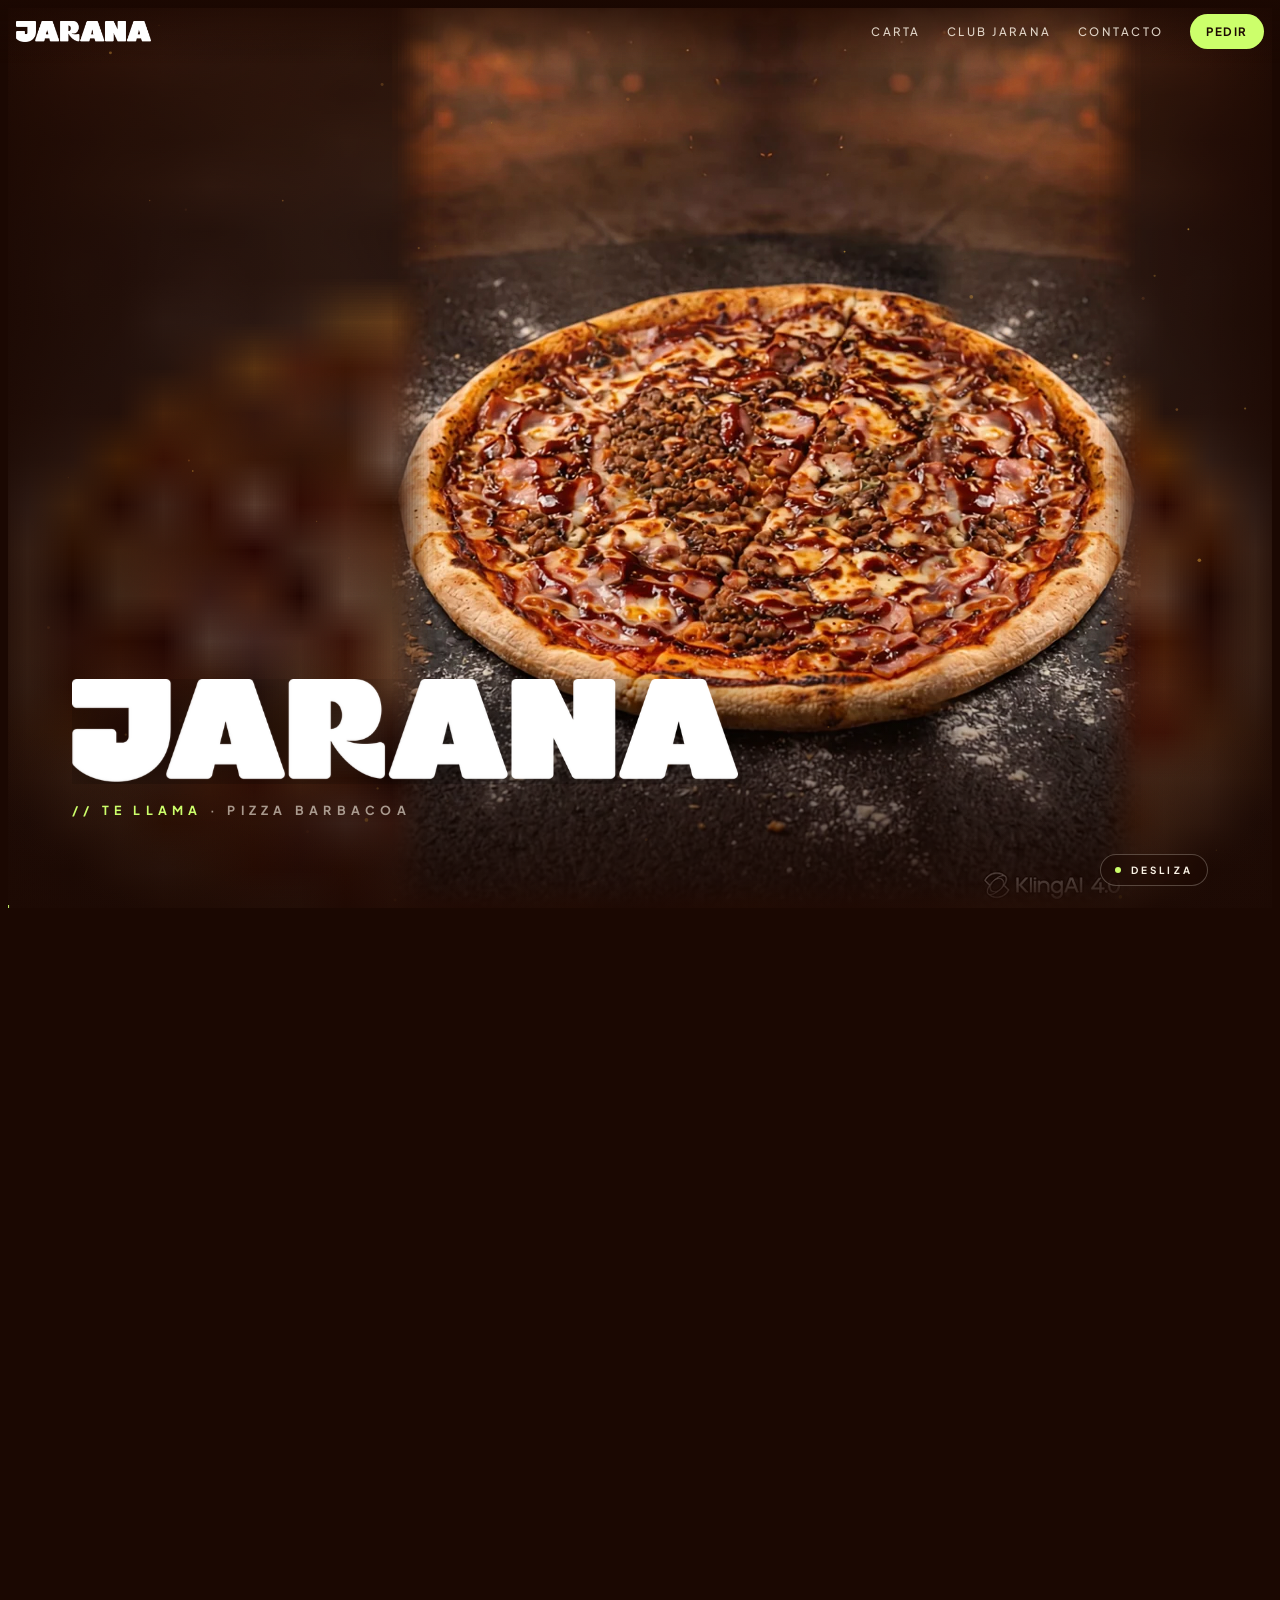
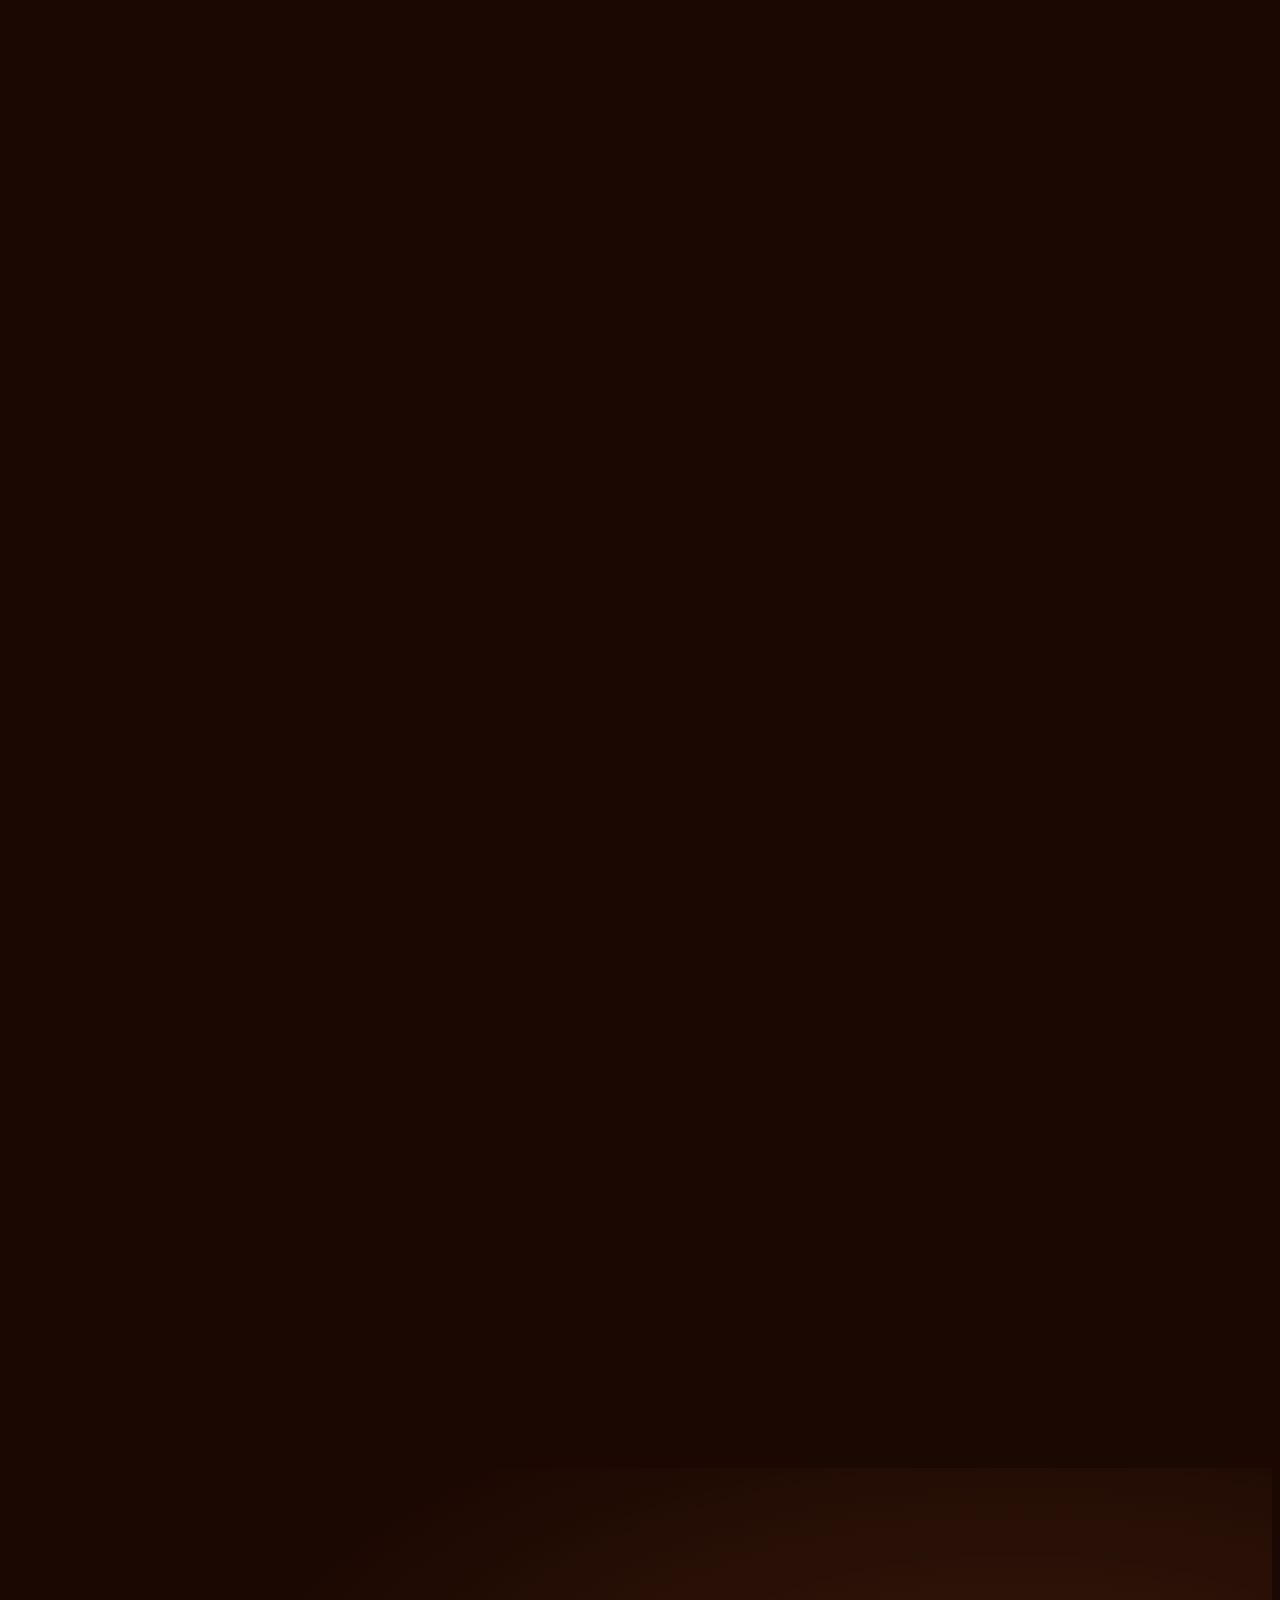
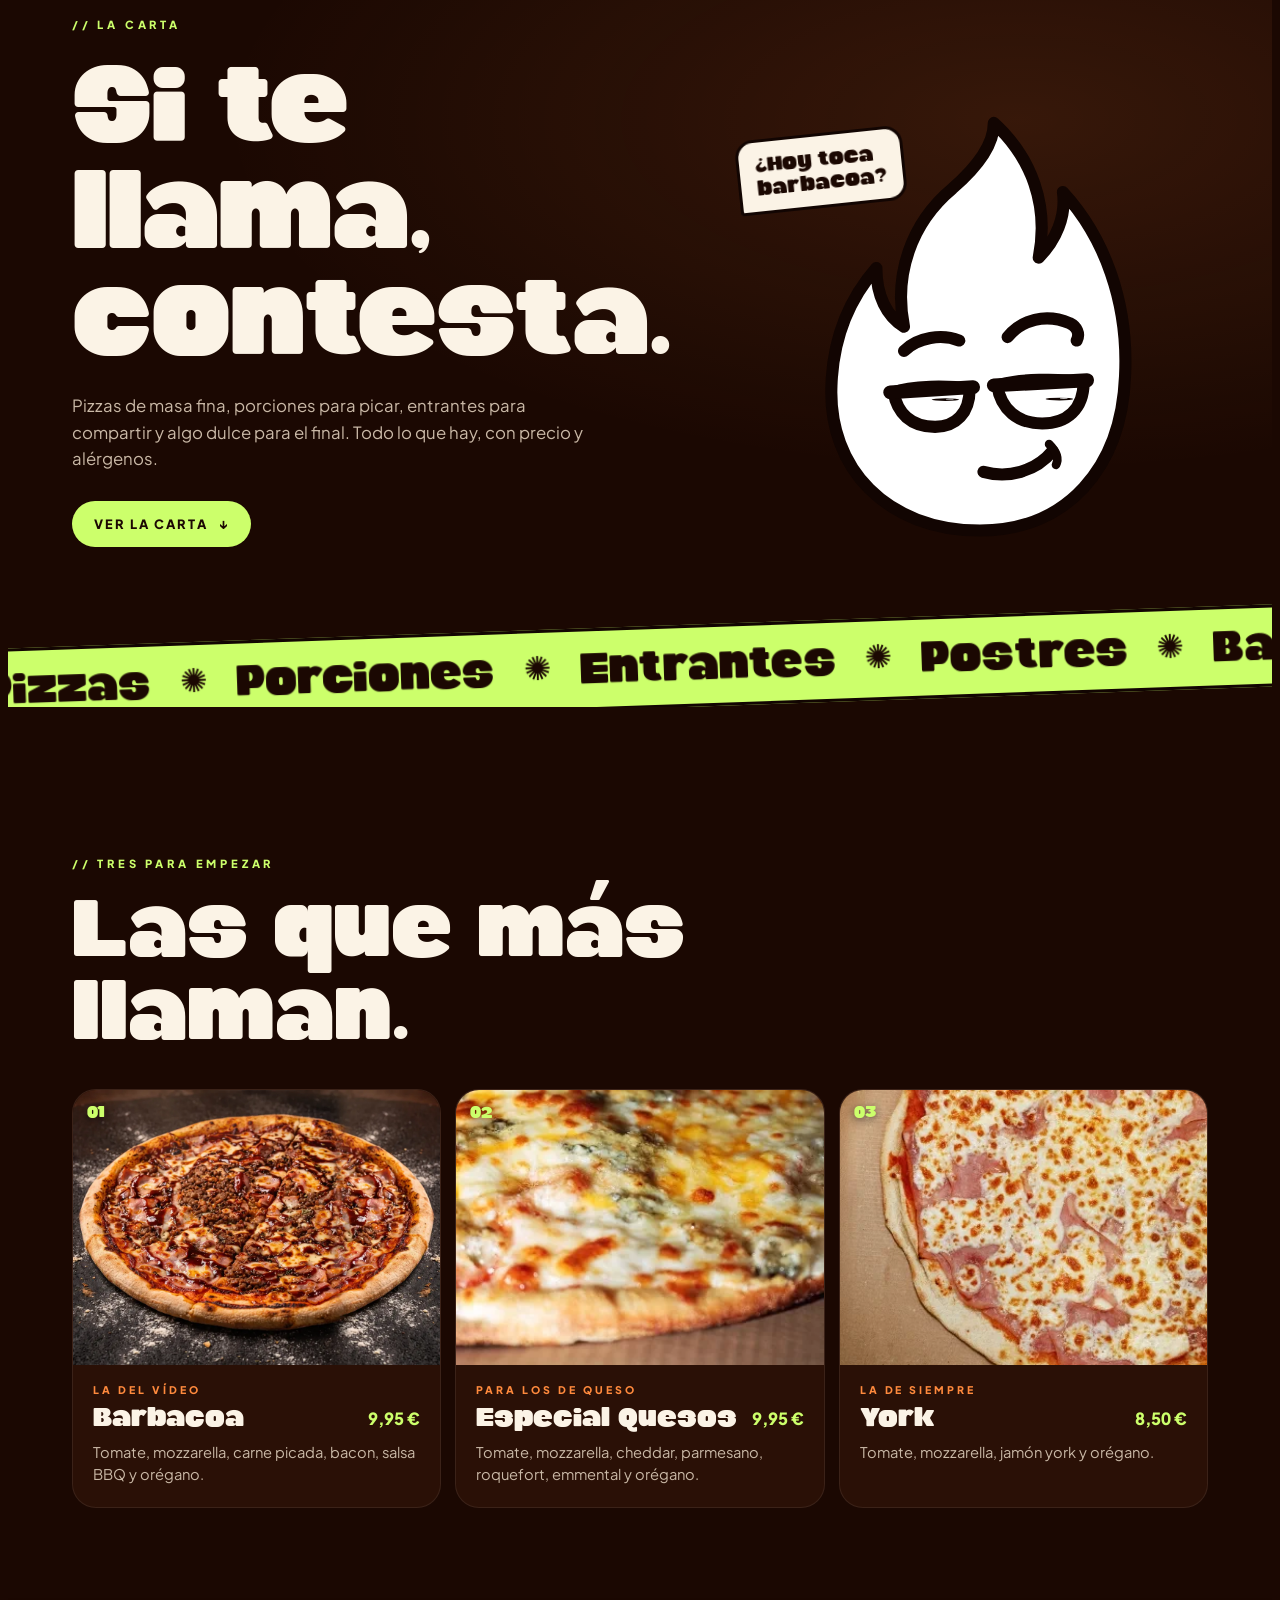
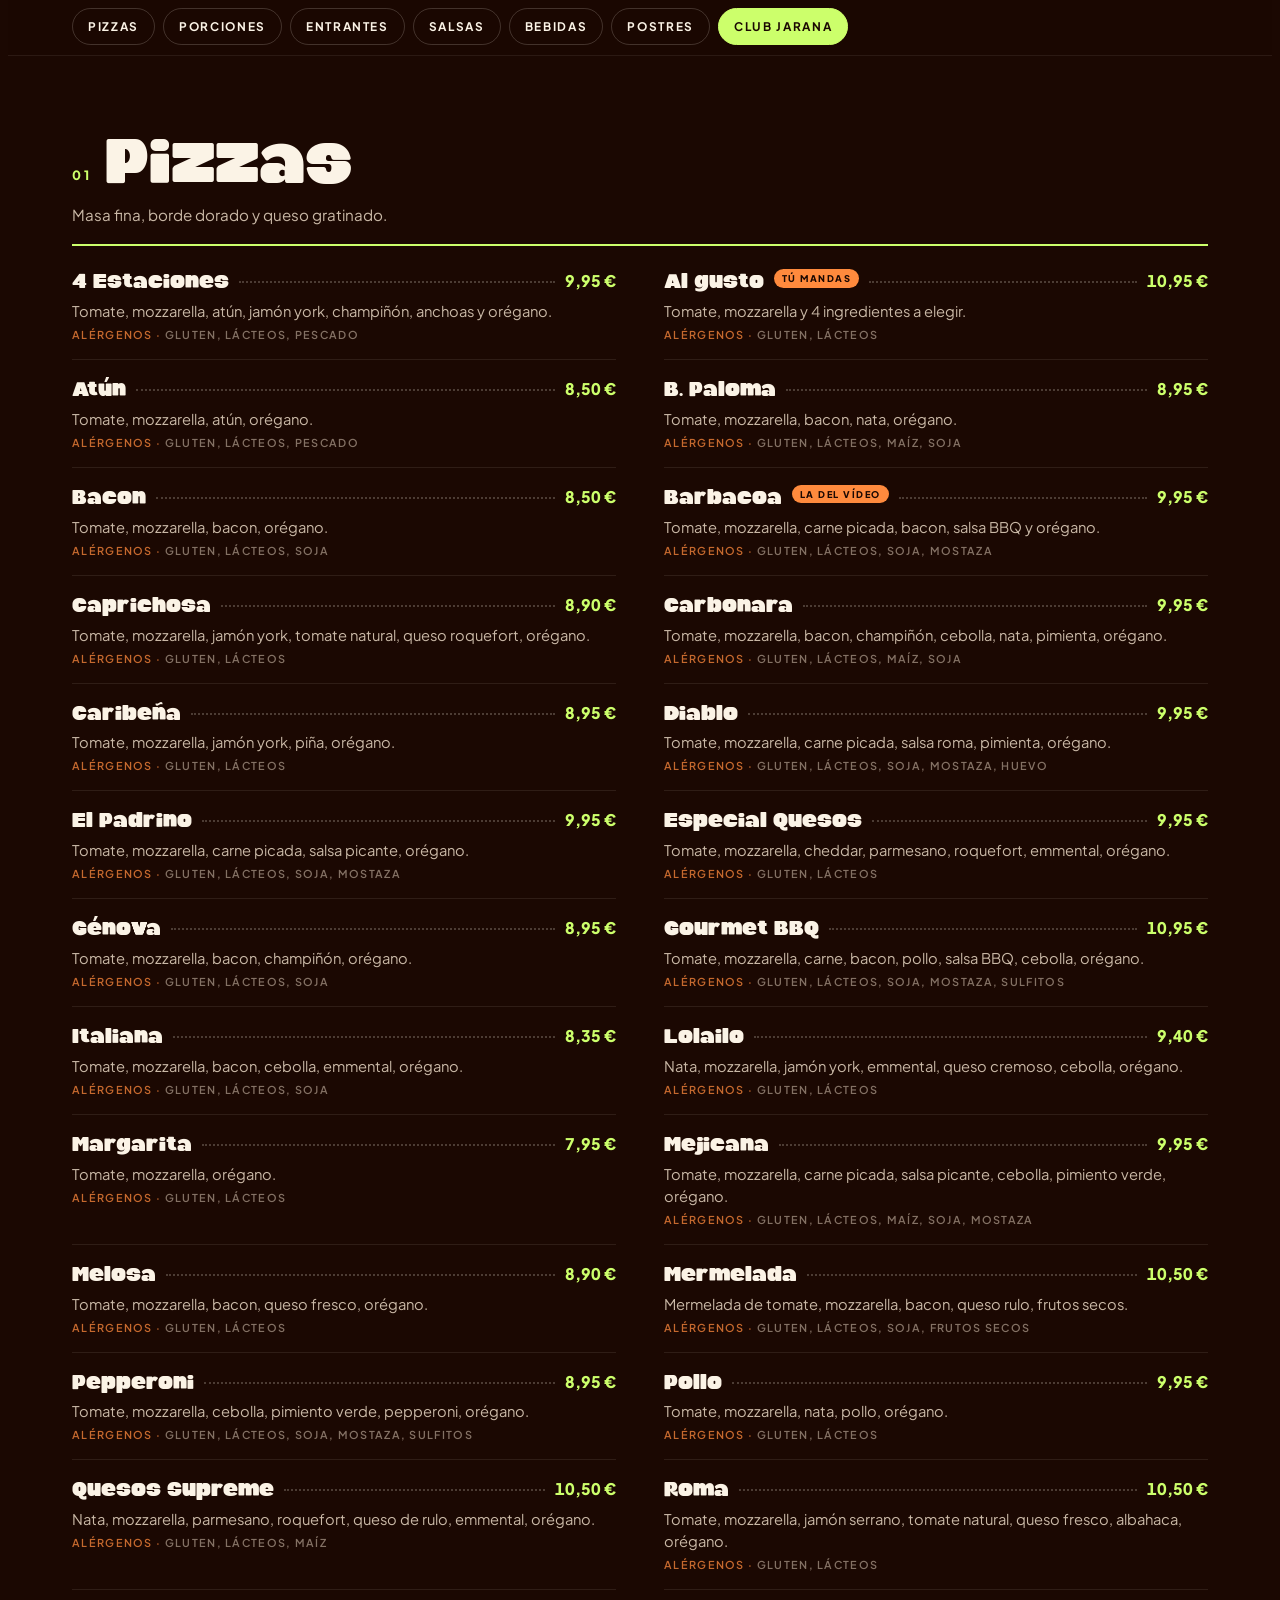
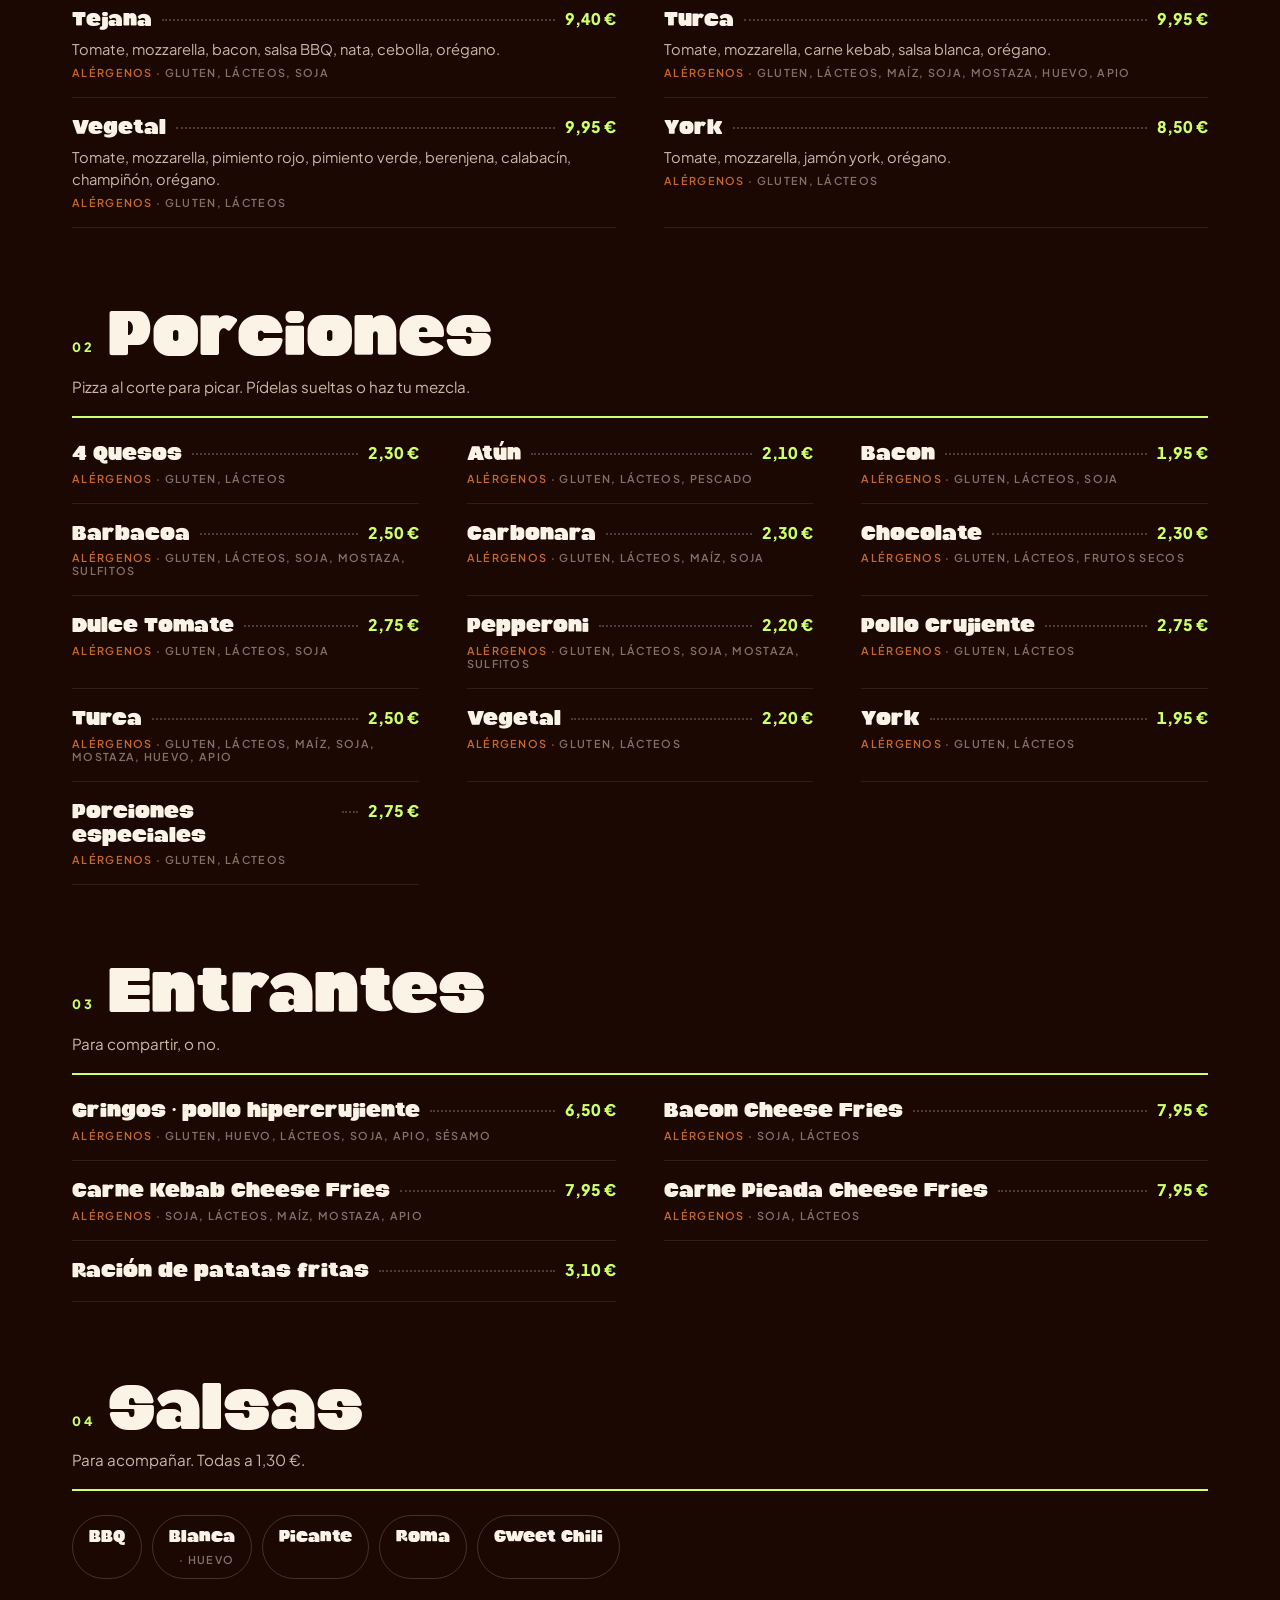
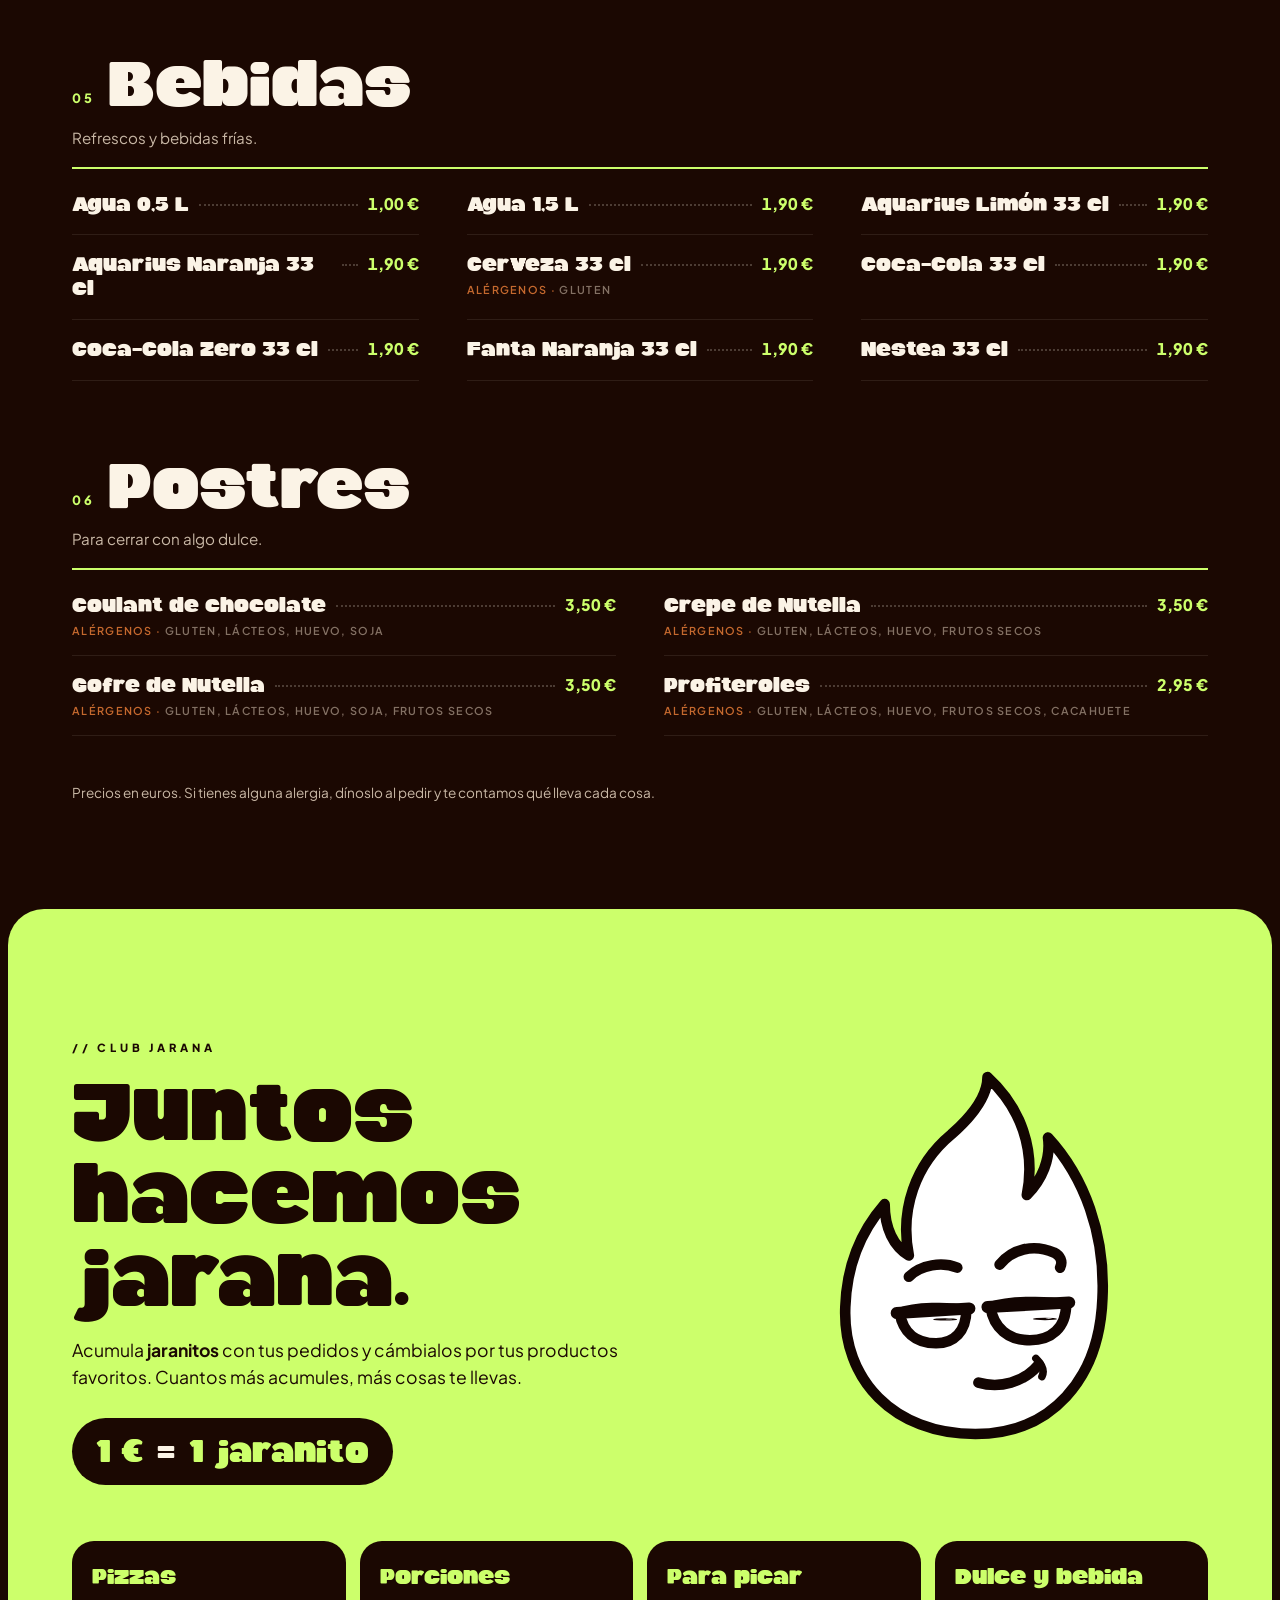
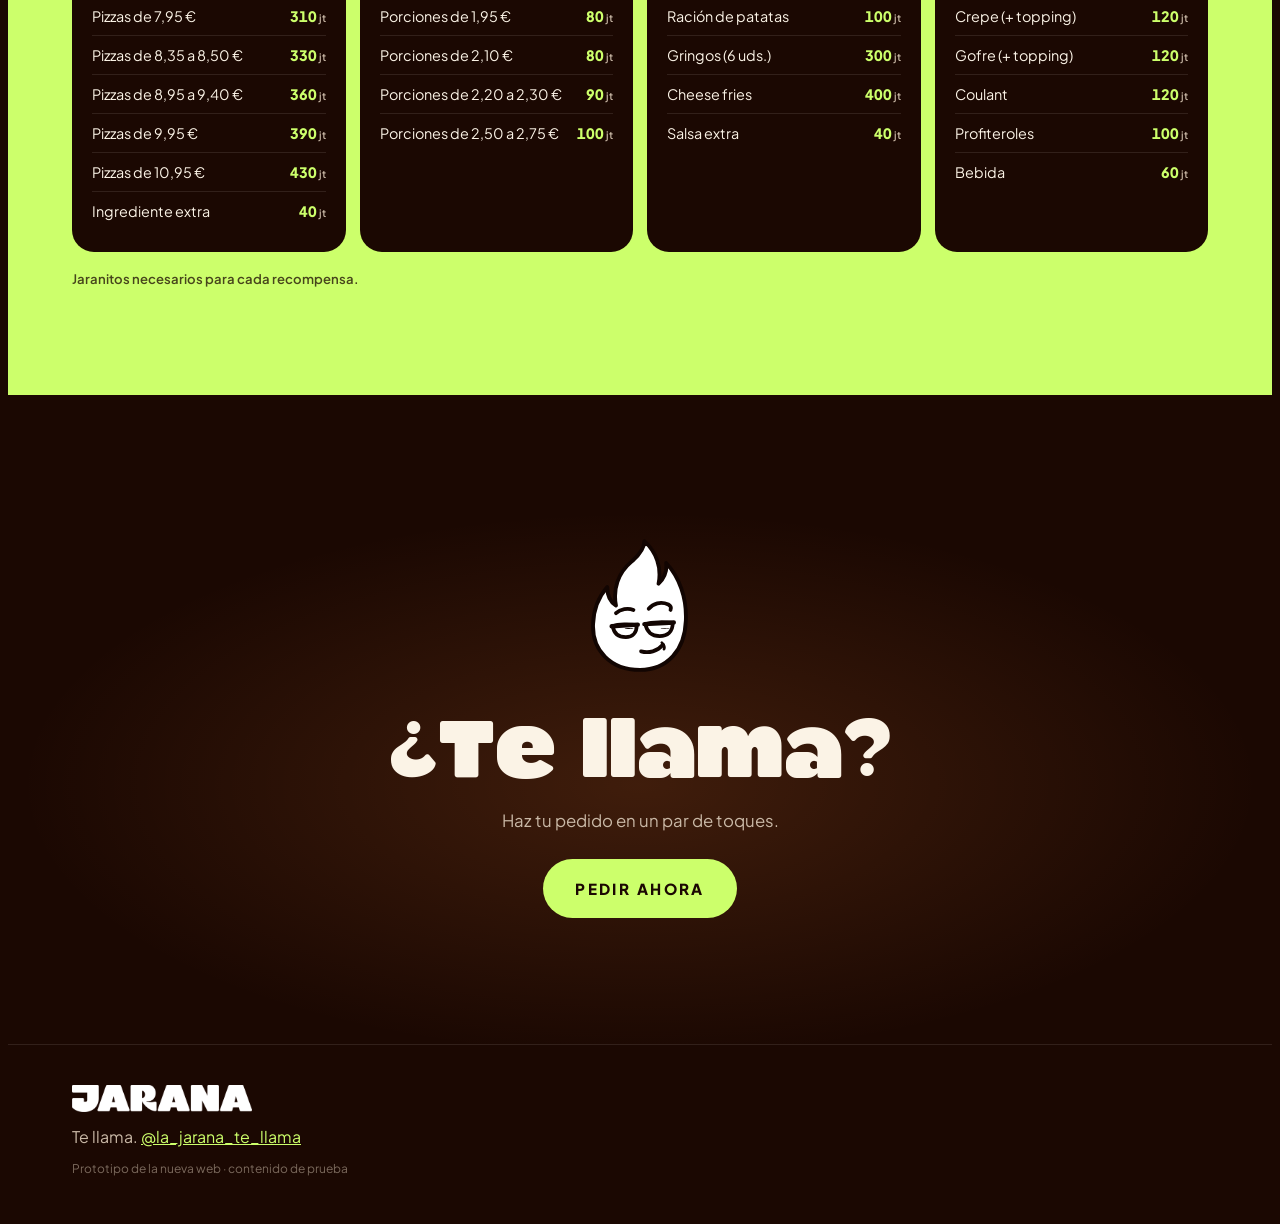
==== index.html @ 4b1b19e2 "Prototipo inicial: hero con scroll y carta completa Co-Authored-By: Claude Opus 5.5 <noreply@anthrop" ====
<!doctype html>
<html lang="es">
<head>
<meta charset="utf-8">
<meta name="viewport" content="width=device-width,initial-scale=1,viewport-fit=cover">
<meta name="theme-color" content="#1b0802">
<title>La Jarana te llama</title>
<meta name="claude:viewport-fit-sides" content="cover">
<link rel="preconnect" href="https://fonts.googleapis.com">
<link rel="preconnect" href="https://fonts.gstatic.com" crossorigin>
<link rel="stylesheet" href="https://fonts.googleapis.com/css2?family=Plus+Jakarta+Sans:wght@400;500;600;700;800&display=swap">
<link rel="preload" href="assets/Sardin.ttf" as="font" type="font/ttf" crossorigin>
<style>
@font-face{font-family:"Sardin";src:url("assets/Sardin.ttf") format("truetype");font-display:swap}
/* Layout: pinned full-screen canvas that scrubs the pizza clip with the scroll; brand title anchored bottom-left like a film title card. Single dark look (brand brown). */
:root{
  --brown:#1b0802;
  --brown-2:#2a1006;
  --lime:#ccff6b;
  --cream:#fbf3e6;
  --muted:#c9b8a6;
  --ember:#ff8a3d;
  --display:"Sardin","Arial Black","Helvetica Neue",sans-serif;
  --hh:64px;
  --body:"Plus Jakarta Sans",system-ui,-apple-system,"Segoe UI",sans-serif;
  color-scheme:dark;
}
html{background:var(--brown)}
body{background:var(--brown);color:var(--cream);font-family:var(--body);-webkit-font-smoothing:antialiased}
body::before{content:"";position:fixed;inset:0 0 auto;height:env(safe-area-inset-top,0px);z-index:30;background:var(--brown)}

/* Header */
.top{position:fixed;top:env(safe-area-inset-top,0px);left:0;right:0;z-index:20;
  padding-block:14px;padding-left:max(16px,env(safe-area-inset-left,0px));padding-right:max(16px,env(safe-area-inset-right,0px));
  display:flex;align-items:center;justify-content:space-between;gap:16px;
  background:linear-gradient(to bottom,rgba(27,8,2,.75),rgba(27,8,2,0));}
.brand{display:block;line-height:0}
.brand img{height:17px;width:auto}
@media (min-width:760px){.brand img{height:21px}}
.top{transition:background-color .35s}
.top.solid{background:rgba(27,8,2,.92);backdrop-filter:blur(10px);-webkit-backdrop-filter:blur(10px)}
.nav{display:flex;align-items:center;gap:26px}
.nav a{color:var(--cream);text-decoration:none;font-size:.72rem;font-weight:500;letter-spacing:.22em;text-transform:uppercase;opacity:.85}
.nav a:hover,.nav a:focus-visible{opacity:1;color:var(--lime)}
.cta{background:var(--lime);color:var(--brown)!important;opacity:1!important;padding:10px 16px;border-radius:999px;font-weight:700!important;letter-spacing:.14em!important}
.cta:hover{filter:brightness(1.05)}
.nav .hide-s{display:none}
@media (min-width:760px){.nav .hide-s{display:inline}}
a:focus-visible{outline:2px solid var(--lime);outline-offset:3px}

/* Hero */
.hero{position:relative;height:340vh}
.stage{position:sticky;top:0;height:100vh;height:100lvh;overflow:hidden;background:var(--brown)}
.stage canvas{position:absolute;inset:0;width:100%;height:100%;display:block}
#embers{pointer-events:none}
.grain{position:absolute;inset:-50%;pointer-events:none;opacity:.07;mix-blend-mode:overlay;
  background-image:url("data:image/svg+xml;utf8,<svg xmlns='http://www.w3.org/2000/svg' width='160' height='160'><filter id='n'><feTurbulence type='fractalNoise' baseFrequency='.9' numOctaves='2' stitchTiles='stitch'/></filter><rect width='100%' height='100%' filter='url(%23n)'/></svg>")}
.vig{position:absolute;inset:0;pointer-events:none;
  background:radial-gradient(120% 90% at 50% 45%,rgba(27,8,2,0) 55%,rgba(27,8,2,.75) 100%),linear-gradient(to top,rgba(27,8,2,.85) 0%,rgba(27,8,2,0) 28%)}

.title{position:absolute;left:0;right:0;bottom:calc(env(safe-area-inset-bottom,0px) + 9vh);
  padding-left:max(16px,env(safe-area-inset-left,0px));padding-right:max(16px,env(safe-area-inset-right,0px));
  will-change:transform,opacity}
.title h1{margin:0;line-height:0}
.title h1 img{display:block;width:min(92vw,560px);height:auto;filter:drop-shadow(0 6px 24px rgba(0,0,0,.45))}
.title h1 .dot{color:var(--lime)}
.title h1 .w{display:inline-block;transform:translateY(110%);opacity:0;animation:rise .9s cubic-bezier(.2,.8,.2,1) forwards}
.title .sub{margin:18px 0 0;font-size:.78rem;font-weight:700;letter-spacing:.42em;text-transform:uppercase;color:var(--lime);opacity:0;animation:fade .8s .45s forwards}
.title .sub span{color:var(--cream);opacity:.6}
.mask{display:block;overflow:hidden;padding-bottom:.06em}
@keyframes rise{to{transform:none;opacity:1}}
@keyframes fade{to{opacity:1}}

.scroll{position:absolute;left:50%;bottom:calc(env(safe-area-inset-bottom,0px) + 22px);transform:translateX(-50%);
  display:flex;align-items:center;gap:10px;font-size:.62rem;font-weight:700;letter-spacing:.32em;text-transform:uppercase;color:var(--cream);
  padding:9px 14px;border:1px solid rgba(251,243,230,.25);border-radius:999px;background:rgba(27,8,2,.35);backdrop-filter:blur(6px);-webkit-backdrop-filter:blur(6px);transition:opacity .4s}
.scroll i{width:6px;height:6px;border-radius:50%;background:var(--lime);animation:bob 1.4s ease-in-out infinite}
@keyframes bob{50%{transform:translateY(4px)}}
.bar{position:absolute;left:0;bottom:0;height:3px;width:100%;transform-origin:0 50%;transform:scaleX(0);background:var(--lime);opacity:.9}

@media (min-width:900px){
  .title{bottom:10vh;padding-left:max(5vw,env(safe-area-inset-left,0px))}
  .title h1 img{width:min(52vw,820px)}
  .scroll{left:auto;right:max(5vw,env(safe-area-inset-right,0px));transform:none}
}

/* ---------- Carta (parte 2) ---------- */
.wrap{max-width:1180px;margin:0 auto;padding-left:max(16px,env(safe-area-inset-left,0px));padding-right:max(16px,env(safe-area-inset-right,0px))}
@media (min-width:900px){.wrap{padding-left:max(5vw,env(safe-area-inset-left,0px));padding-right:max(5vw,env(safe-area-inset-right,0px))}}
.lbl{display:inline-block;font-size:.7rem;font-weight:800;letter-spacing:.34em;text-transform:uppercase;color:var(--lime)}
.lbl.dark{color:var(--brown)}
h2,h3,h4{font-family:var(--display);font-weight:400;margin:0}
.btn{display:inline-flex;align-items:center;gap:10px;background:var(--lime);color:var(--brown);text-decoration:none;font-weight:800;font-size:.8rem;letter-spacing:.16em;text-transform:uppercase;padding:15px 22px;border-radius:999px;transition:transform .25s cubic-bezier(.2,.8,.2,1),box-shadow .25s}
.btn:hover{transform:translateY(-2px);box-shadow:0 10px 30px -8px rgba(204,255,107,.55)}
.btn.big{font-size:.95rem;padding:20px 32px}

/* intro */
.intro{position:relative;padding-top:16vh;overflow:hidden;background:radial-gradient(90% 60% at 80% 30%,rgba(255,138,61,.12),transparent 70%),var(--brown)}
.intro-in{display:grid;gap:24px;align-items:end}
.intro h2{font-size:clamp(3rem,13vw,7.4rem);line-height:.9;letter-spacing:-.01em;margin:18px 0 22px;color:var(--cream)}
.lead{margin:0 0 28px;max-width:44ch;color:var(--muted);font-size:1.05rem;line-height:1.6}
.intro-m{position:relative;justify-self:end;width:min(62vw,300px);margin-top:-10px}
.flame{display:block;width:100%;height:auto;overflow:visible}
.m-intro{animation:sway 4.2s ease-in-out infinite;transform-origin:50% 95%}
.flame .pupils{transition:transform .25s ease-out}
.flame.blink .pupils{transform:scaleY(.1)!important;transform-origin:center 164px;transform-box:view-box}
@keyframes sway{0%,100%{transform:rotate(-3deg) translateY(0)}50%{transform:rotate(3deg) translateY(-8px)}}
.bubble{position:absolute;left:-14%;top:4%;z-index:1;background:var(--cream);color:var(--brown);font-family:var(--display);font-size:clamp(1rem,4.4vw,1.35rem);line-height:1.05;padding:12px 16px;border-radius:18px 18px 18px 4px;border:3px solid #120502;transform:rotate(-6deg);animation:pop .5s 1.2s both cubic-bezier(.3,1.6,.5,1)}
@keyframes pop{from{transform:rotate(-6deg) scale(.4);opacity:0}}
@media (min-width:900px){
  .intro-in{grid-template-columns:1.35fr 1fr;gap:5vw}
  .intro-m{width:min(30vw,380px);justify-self:center}
}
.marq{margin-top:9vh;background:var(--lime);color:var(--brown);overflow:hidden;transform:rotate(-2deg) scale(1.04);border-block:3px solid #120502}
.mq{display:flex;width:max-content;align-items:center;gap:28px;padding:14px 0;font-family:var(--display);font-size:clamp(1.6rem,6vw,2.8rem);line-height:1;white-space:nowrap;animation:mq 24s linear infinite}
.mq i{font-style:normal;font-size:.7em}
@keyframes mq{to{transform:translateX(-50%)}}

/* featured */
.feat{padding-block:16vh 10vh}
.sec-h{margin-bottom:36px}
.sec-h h2,.club h2,.order h2{font-size:clamp(2.6rem,10vw,5.6rem);line-height:.92;margin-top:16px;color:var(--cream)}
.cards{display:grid;grid-auto-flow:column;grid-auto-columns:82%;gap:14px;overflow-x:auto;scroll-snap-type:x mandatory;margin-inline:calc(-1*max(16px,env(safe-area-inset-left,0px)));padding-inline:max(16px,env(safe-area-inset-left,0px));padding-bottom:8px;scrollbar-width:none}
.cards::-webkit-scrollbar{display:none}
.card{scroll-snap-align:start;background:var(--brown-2);border:1px solid rgba(251,243,230,.08);border-radius:24px;overflow:hidden;display:flex;flex-direction:column}
.ph{position:relative;aspect-ratio:4/3;overflow:hidden;background:#120502}
.ph img{width:100%;height:100%;object-fit:cover;display:block;transition:transform .8s cubic-bezier(.2,.8,.2,1)}
.card:hover .ph img{transform:scale(1.06)}
.ph .n{position:absolute;left:14px;top:12px;font-family:var(--display);font-size:1.1rem;color:var(--lime);text-shadow:0 2px 10px rgba(0,0,0,.6)}
.cb{padding:18px 20px 22px;display:grid;gap:8px}
.kick{font-size:.66rem;font-weight:800;letter-spacing:.28em;text-transform:uppercase;color:var(--ember)}
.cb .row{display:flex;align-items:baseline;justify-content:space-between;gap:12px}
.cb h4{font-size:1.8rem;line-height:1}
.cb .pr{font-weight:800;color:var(--lime);font-size:1.05rem;white-space:nowrap;font-variant-numeric:tabular-nums}
.cb p{margin:0;color:var(--muted);font-size:.92rem;line-height:1.5}
@media (min-width:900px){.cards{grid-auto-flow:row;grid-template-columns:repeat(3,1fr);overflow:visible;margin:0;padding:0}}

/* full menu */
.menu{position:relative;padding-bottom:12vh}
.tabs{position:sticky;top:calc(var(--hh) + env(safe-area-inset-top,0px));z-index:10;background:rgba(27,8,2,.92);backdrop-filter:blur(10px);-webkit-backdrop-filter:blur(10px);border-bottom:1px solid rgba(251,243,230,.08)}
.tabs-in{display:flex;gap:8px;overflow-x:auto;scrollbar-width:none;max-width:1180px;margin:0 auto;padding:10px max(16px,env(safe-area-inset-left,0px))}
.tabs-in::-webkit-scrollbar{display:none}
.tabs a{flex:none;color:var(--cream);text-decoration:none;font-size:.74rem;font-weight:700;letter-spacing:.14em;text-transform:uppercase;padding:10px 15px;border-radius:999px;border:1px solid rgba(251,243,230,.18);transition:background-color .25s,color .25s,border-color .25s}
.tabs a:hover{border-color:var(--lime)}
.tabs a.on{background:var(--lime);color:var(--brown);border-color:var(--lime)}
@media (min-width:900px){.tabs-in{padding-inline:5vw;justify-content:flex-start}}
.cat{padding-top:72px;scroll-margin-top:calc(var(--hh) + 60px + env(safe-area-inset-top,0px))}
.cat-h{display:grid;grid-template-columns:auto 1fr;column-gap:14px;align-items:baseline;padding-bottom:20px;margin-bottom:6px;border-bottom:2px solid var(--lime)}
.cat-h .num{font-weight:800;font-size:.8rem;letter-spacing:.2em;color:var(--lime)}
.cat-h h3{font-size:clamp(2.4rem,9vw,4.4rem);line-height:.95;color:var(--cream)}
.cat-h p{grid-column:1/-1;margin:10px 0 0;color:var(--muted);font-size:.95rem}
.list{list-style:none;margin:0;padding:0;display:grid;column-gap:48px}
.it{padding:18px 0;border-bottom:1px solid rgba(251,243,230,.09)}
.it .row{display:flex;align-items:baseline;gap:10px}
.it h4{font-size:1.35rem;line-height:1.1;color:var(--cream)}
.it .ld{flex:1;min-width:16px;border-bottom:2px dotted rgba(251,243,230,.22);transform:translateY(-4px)}
.it .pr{font-weight:800;color:var(--lime);white-space:nowrap;font-variant-numeric:tabular-nums}
.it .ing{margin:6px 0 0;color:var(--muted);font-size:.92rem;line-height:1.5;max-width:52ch}
.it .al{margin:6px 0 0;font-size:.68rem;font-weight:600;letter-spacing:.12em;text-transform:uppercase;color:rgba(201,184,166,.6)}
.it .al::before{content:"Alérgenos · ";color:rgba(255,138,61,.75)}
.tag{display:inline-block;vertical-align:middle;margin-left:10px;font-family:var(--body);font-size:.58rem;font-weight:800;letter-spacing:.16em;text-transform:uppercase;background:var(--ember);color:var(--brown);padding:4px 8px;border-radius:999px;transform:translateY(-3px)}
.it:hover h4{color:var(--lime)}
.list.chips{display:flex;flex-wrap:wrap;gap:10px;padding-top:18px}
.list.chips .it{border:1px solid rgba(251,243,230,.18);border-radius:999px;padding:10px 16px}
.list.chips .row{gap:12px}.list.chips .ld{display:none}.list.chips h4{font-size:1.15rem}.list.chips .pr{display:none}
.list.chips .al{display:inline;margin:0 0 0 10px}.list.chips .al::before{content:"· "}
@media (min-width:760px){.list.two{grid-template-columns:1fr 1fr}.list.three{grid-template-columns:1fr 1fr}}
@media (min-width:1100px){.list.three{grid-template-columns:repeat(3,1fr)}}
.note{margin:48px 0 0;color:var(--muted);font-size:.85rem;max-width:60ch}

/* club */
.club{background:var(--lime);color:var(--brown);padding-block:14vh 12vh;position:relative;overflow:hidden;border-radius:36px 36px 0 0}
.club h2{color:var(--brown)}
.club-in{display:grid;gap:20px;align-items:center}
.club-t p{font-size:1.1rem;line-height:1.55;max-width:42ch;margin:18px 0 26px}
.rate{display:inline-flex;align-items:center;gap:14px;background:var(--brown);color:var(--lime);font-family:var(--display);font-size:clamp(1.5rem,6vw,2.2rem);padding:14px 24px;border-radius:999px}
.rate em{font-style:normal;color:var(--cream)}
.club-m{width:min(60vw,320px);justify-self:center}
.m-club{animation:hop 2.6s cubic-bezier(.5,0,.5,1) infinite;transform-origin:50% 100%}
@keyframes hop{0%,60%,100%{transform:translateY(0) scale(1,1)}70%{transform:translateY(0) scale(1.08,.92)}82%{transform:translateY(-26px) scale(.96,1.05)}92%{transform:translateY(0) scale(1.04,.96)}}
@media (min-width:900px){.club-in{grid-template-columns:1.4fr 1fr}.club-m{width:min(26vw,360px)}}
.rewards{display:grid;gap:14px;margin-top:56px}
@media (min-width:700px){.rewards{grid-template-columns:1fr 1fr}}
@media (min-width:1100px){.rewards{grid-template-columns:repeat(4,1fr)}}
.rg{background:var(--brown);color:var(--cream);border-radius:22px;padding:22px 20px}
.rg h4{font-size:1.5rem;color:var(--lime);margin-bottom:8px}
.rg ul{list-style:none;margin:0;padding:0}
.rg li{display:flex;justify-content:space-between;gap:12px;padding:10px 0;border-bottom:1px solid rgba(251,243,230,.1);font-size:.9rem}
.rg li:last-child{border-bottom:0}
.rg b{font-weight:800;color:var(--lime);white-space:nowrap;font-variant-numeric:tabular-nums}
.rg b::after{content:" jt";font-weight:600;font-size:.72em;color:var(--muted)}
.club-f{margin:18px 0 0;font-size:.82rem;font-weight:600;opacity:.75}

/* order + footer */
.order{padding-block:16vh 14vh;text-align:center;background:radial-gradient(70% 60% at 50% 60%,rgba(255,138,61,.16),transparent 70%),var(--brown)}
.order-in{display:grid;justify-items:center;gap:18px}
.m-order{width:120px;animation:sway 3.4s ease-in-out infinite;transform-origin:50% 95%}
.order p{margin:0 0 10px;color:var(--muted);font-size:1.05rem}
.foot{border-top:1px solid rgba(251,243,230,.1);padding-block:40px calc(40px + env(safe-area-inset-bottom,0px))}
.foot-in{display:grid;gap:14px;justify-items:start}
.foot-logo{width:180px;height:auto}
.foot p{margin:0;color:var(--muted)}
.foot a{color:var(--lime)}
.foot small{color:rgba(201,184,166,.55);font-size:.75rem}
.reveal{transition-delay:var(--d,0ms)}
@media (prefers-reduced-motion:reduce){
  .m-intro,.m-club,.m-order,.mq,.bubble{animation:none}
  .card:hover .ph img{transform:none}
}

.reveal{transition:opacity .8s cubic-bezier(.22,1,.36,1),transform .8s cubic-bezier(.22,1,.36,1);transition-delay:var(--d,0ms)}
.reveal.pre{opacity:0;transform:translateY(40px)}

@media (prefers-reduced-motion:reduce){
  .title h1 .w,.title .sub{animation:none;transform:none;opacity:1}
  .scroll i{animation:none}
  .reveal.pre{opacity:1;transform:none}
}
</style>

</head>
<body>
<header class="top">
  <a class="brand" href="#inicio" aria-label="La Jarana, inicio"><img src="assets/logo.png" alt="La Jarana" width="1000" height="155"></a>
  <nav class="nav" aria-label="Principal">
    <a href="#carta">Carta</a>
    <a class="hide-s" href="#club">Club Jarana</a>
    <a class="hide-s" href="#contacto">Contacto</a>
    <a class="cta" href="#pedir">Pedir</a>
  </nav>
</header>

<main>
  <section class="hero" id="inicio" aria-label="La Jarana te llama">
    <div class="stage">
      <canvas id="frame" aria-hidden="true"></canvas>
      <canvas id="embers" aria-hidden="true"></canvas>
      <div class="vig"></div>
      <div class="grain"></div>
      <div class="title" id="title">
        <h1><span class="mask"><span class="w"><img src="assets/logo.png" alt="La Jarana" width="1000" height="155"></span></span></h1>
        <p class="sub">// Te llama <span>· Pizza barbacoa</span></p>
      </div>
      <div class="scroll" id="hint"><i></i>Desliza</div>
      <div class="bar" id="bar"></div>
    </div>
  </section>


<section class="intro" id="carta" aria-labelledby="h-intro">
  <div class="wrap intro-in">
    <div class="intro-t reveal">
      <span class="lbl">// La carta</span>
      <h2 id="h-intro">Si te llama,<br>contesta.</h2>
      <p class="lead">Pizzas de masa fina, porciones para picar, entrantes para compartir y algo dulce para el final. Todo lo que hay, con precio y alérgenos.</p>
      <a class="btn" href="#pizzas">Ver la carta <span aria-hidden="true">↓</span></a>
    </div>
    <div class="intro-m reveal" style="--d:120ms">
      <div class="bubble">¿Hoy toca<br>barbacoa?</div>
      <svg class="flame m-intro" viewBox="0 0 220 250" role="img" aria-label="Monigote de La Jarana: una llama blanca con cara de pillo"><g class="body" fill="none" stroke="#120502" stroke-width="7" stroke-linecap="round" stroke-linejoin="round">
<path fill="#fff" d="M110 240 C56 240 22 204 24 156 C25 126 36 104 50 88 C50 104 56 116 66 122 C60 92 70 62 94 42 C110 28 118 16 118 4 C140 24 150 52 144 82 C154 72 160 58 158 44 C182 70 196 108 194 150 C192 204 160 240 110 240 Z"/>
<path d="M66 136 C74 128 88 126 98 130"/>
<path d="M126 128 C134 118 148 114 162 120 C166 122 168 126 166 130"/>
<path fill="#fff" d="M60 160 C70 156 92 156 104 158 C104 172 96 180 84 180 C70 180 62 172 60 160 Z"/>
<path fill="#fff" d="M120 156 C132 152 156 152 170 154 C170 170 160 178 146 178 C132 178 122 170 120 156 Z"/>
<path d="M58 160 L106 157 M118 156 L172 153" stroke-width="8"/>
<path d="M112 206 C126 210 142 206 152 194"/>
<path d="M150 190 C154 194 156 198 154 202" stroke-width="5"/>
</g>
<g class="pupils"><circle cx="90" cy="166" r="8" fill="#120502"/><circle cx="156" cy="163" r="8" fill="#120502"/>
<circle cx="92.5" cy="163.5" r="2.2" fill="#fff"/><circle cx="158.5" cy="160.5" r="2.2" fill="#fff"/></g></svg>
    </div>
  </div>
  <div class="marq" aria-hidden="true"><div class="mq"><span>Pizzas</span><i aria-hidden="true">✺</i><span>Porciones</span><i aria-hidden="true">✺</i><span>Entrantes</span><i aria-hidden="true">✺</i><span>Postres</span><i aria-hidden="true">✺</i><span>Barbacoa</span><i aria-hidden="true">✺</i><span>Club Jarana</span><i aria-hidden="true">✺</i><span>Pizzas</span><i aria-hidden="true">✺</i><span>Porciones</span><i aria-hidden="true">✺</i><span>Entrantes</span><i aria-hidden="true">✺</i><span>Postres</span><i aria-hidden="true">✺</i><span>Barbacoa</span><i aria-hidden="true">✺</i><span>Club Jarana</span><i aria-hidden="true">✺</i></div></div>
</section>

<section class="feat" aria-labelledby="h-feat">
  <div class="wrap">
    <div class="sec-h reveal"><span class="lbl">// Tres para empezar</span><h2 id="h-feat">Las que más<br>llaman.</h2></div>
    <div class="cards"><article class="card reveal" style="--d:0ms">
<div class="ph"><img src="assets/barbacoa.webp" alt="Pizza Barbacoa" loading="lazy" decoding="async"><span class="n">01</span></div>
<div class="cb"><span class="kick">La del vídeo</span><div class="row"><h4>Barbacoa</h4><span class="pr">9,95 €</span></div><p>Tomate, mozzarella, carne picada, bacon, salsa BBQ y orégano.</p></div></article><article class="card reveal" style="--d:90ms">
<div class="ph"><img src="assets/quesos.webp" alt="Pizza Especial Quesos" loading="lazy" decoding="async"><span class="n">02</span></div>
<div class="cb"><span class="kick">Para los de queso</span><div class="row"><h4>Especial Quesos</h4><span class="pr">9,95 €</span></div><p>Tomate, mozzarella, cheddar, parmesano, roquefort, emmental y orégano.</p></div></article><article class="card reveal" style="--d:180ms">
<div class="ph"><img src="assets/york.webp" alt="Pizza York" loading="lazy" decoding="async"><span class="n">03</span></div>
<div class="cb"><span class="kick">La de siempre</span><div class="row"><h4>York</h4><span class="pr">8,50 €</span></div><p>Tomate, mozzarella, jamón york y orégano.</p></div></article></div>
  </div>
</section>

<section class="menu" aria-label="Carta completa">
  <nav class="tabs" aria-label="Secciones de la carta"><div class="tabs-in"><a href="#pizzas" data-k="pizzas">Pizzas</a><a href="#porciones" data-k="porciones">Porciones</a><a href="#entrantes" data-k="entrantes">Entrantes</a><a href="#salsas" data-k="salsas">Salsas</a><a href="#bebidas" data-k="bebidas">Bebidas</a><a href="#postres" data-k="postres">Postres</a><a href="#club" data-k="club" class="club-tab">Club Jarana</a></div></nav>
  <div class="wrap"><section class="cat" id="pizzas" aria-labelledby="h-pizzas">
<header class="cat-h reveal"><span class="num">01</span><h3 id="h-pizzas">Pizzas</h3><p>Masa fina, borde dorado y queso gratinado.</p></header>
<div class="reveal"><ul class="list two"><li class="it"><div class="row"><h4>4 Estaciones</h4><span class="ld" aria-hidden="true"></span><span class="pr">9,95 €</span></div><p class="ing">Tomate, mozzarella, atún, jamón york, champiñón, anchoas y orégano.</p><p class="al">Gluten, Lácteos, Pescado</p></li><li class="it"><div class="row"><h4>Al gusto<span class="tag">Tú mandas</span></h4><span class="ld" aria-hidden="true"></span><span class="pr">10,95 €</span></div><p class="ing">Tomate, mozzarella y 4 ingredientes a elegir.</p><p class="al">Gluten, Lácteos</p></li><li class="it"><div class="row"><h4>Atún</h4><span class="ld" aria-hidden="true"></span><span class="pr">8,50 €</span></div><p class="ing">Tomate, mozzarella, atún, orégano.</p><p class="al">Gluten, Lácteos, Pescado</p></li><li class="it"><div class="row"><h4>B. Paloma</h4><span class="ld" aria-hidden="true"></span><span class="pr">8,95 €</span></div><p class="ing">Tomate, mozzarella, bacon, nata, orégano.</p><p class="al">Gluten, Lácteos, Maíz, Soja</p></li><li class="it"><div class="row"><h4>Bacon</h4><span class="ld" aria-hidden="true"></span><span class="pr">8,50 €</span></div><p class="ing">Tomate, mozzarella, bacon, orégano.</p><p class="al">Gluten, Lácteos, Soja</p></li><li class="it"><div class="row"><h4>Barbacoa<span class="tag">La del vídeo</span></h4><span class="ld" aria-hidden="true"></span><span class="pr">9,95 €</span></div><p class="ing">Tomate, mozzarella, carne picada, bacon, salsa BBQ y orégano.</p><p class="al">Gluten, Lácteos, Soja, Mostaza</p></li><li class="it"><div class="row"><h4>Caprichosa</h4><span class="ld" aria-hidden="true"></span><span class="pr">8,90 €</span></div><p class="ing">Tomate, mozzarella, jamón york, tomate natural, queso roquefort, orégano.</p><p class="al">Gluten, Lácteos</p></li><li class="it"><div class="row"><h4>Carbonara</h4><span class="ld" aria-hidden="true"></span><span class="pr">9,95 €</span></div><p class="ing">Tomate, mozzarella, bacon, champiñón, cebolla, nata, pimienta, orégano.</p><p class="al">Gluten, Lácteos, Maíz, Soja</p></li><li class="it"><div class="row"><h4>Caribeña</h4><span class="ld" aria-hidden="true"></span><span class="pr">8,95 €</span></div><p class="ing">Tomate, mozzarella, jamón york, piña, orégano.</p><p class="al">Gluten, Lácteos</p></li><li class="it"><div class="row"><h4>Diablo</h4><span class="ld" aria-hidden="true"></span><span class="pr">9,95 €</span></div><p class="ing">Tomate, mozzarella, carne picada, salsa roma, pimienta, orégano.</p><p class="al">Gluten, Lácteos, Soja, Mostaza, Huevo</p></li><li class="it"><div class="row"><h4>El Padrino</h4><span class="ld" aria-hidden="true"></span><span class="pr">9,95 €</span></div><p class="ing">Tomate, mozzarella, carne picada, salsa picante, orégano.</p><p class="al">Gluten, Lácteos, Soja, Mostaza</p></li><li class="it"><div class="row"><h4>Especial Quesos</h4><span class="ld" aria-hidden="true"></span><span class="pr">9,95 €</span></div><p class="ing">Tomate, mozzarella, cheddar, parmesano, roquefort, emmental, orégano.</p><p class="al">Gluten, Lácteos</p></li><li class="it"><div class="row"><h4>Génova</h4><span class="ld" aria-hidden="true"></span><span class="pr">8,95 €</span></div><p class="ing">Tomate, mozzarella, bacon, champiñón, orégano.</p><p class="al">Gluten, Lácteos, Soja</p></li><li class="it"><div class="row"><h4>Gourmet BBQ</h4><span class="ld" aria-hidden="true"></span><span class="pr">10,95 €</span></div><p class="ing">Tomate, mozzarella, carne, bacon, pollo, salsa BBQ, cebolla, orégano.</p><p class="al">Gluten, Lácteos, Soja, Mostaza, Sulfitos</p></li><li class="it"><div class="row"><h4>Italiana</h4><span class="ld" aria-hidden="true"></span><span class="pr">8,35 €</span></div><p class="ing">Tomate, mozzarella, bacon, cebolla, emmental, orégano.</p><p class="al">Gluten, Lácteos, Soja</p></li><li class="it"><div class="row"><h4>Lolailo</h4><span class="ld" aria-hidden="true"></span><span class="pr">9,40 €</span></div><p class="ing">Nata, mozzarella, jamón york, emmental, queso cremoso, cebolla, orégano.</p><p class="al">Gluten, Lácteos</p></li><li class="it"><div class="row"><h4>Margarita</h4><span class="ld" aria-hidden="true"></span><span class="pr">7,95 €</span></div><p class="ing">Tomate, mozzarella, orégano.</p><p class="al">Gluten, Lácteos</p></li><li class="it"><div class="row"><h4>Mejicana</h4><span class="ld" aria-hidden="true"></span><span class="pr">9,95 €</span></div><p class="ing">Tomate, mozzarella, carne picada, salsa picante, cebolla, pimiento verde, orégano.</p><p class="al">Gluten, Lácteos, Maíz, Soja, Mostaza</p></li><li class="it"><div class="row"><h4>Melosa</h4><span class="ld" aria-hidden="true"></span><span class="pr">8,90 €</span></div><p class="ing">Tomate, mozzarella, bacon, queso fresco, orégano.</p><p class="al">Gluten, Lácteos</p></li><li class="it"><div class="row"><h4>Mermelada</h4><span class="ld" aria-hidden="true"></span><span class="pr">10,50 €</span></div><p class="ing">Mermelada de tomate, mozzarella, bacon, queso rulo, frutos secos.</p><p class="al">Gluten, Lácteos, Soja, Frutos secos</p></li><li class="it"><div class="row"><h4>Pepperoni</h4><span class="ld" aria-hidden="true"></span><span class="pr">8,95 €</span></div><p class="ing">Tomate, mozzarella, cebolla, pimiento verde, pepperoni, orégano.</p><p class="al">Gluten, Lácteos, Soja, Mostaza, Sulfitos</p></li><li class="it"><div class="row"><h4>Pollo</h4><span class="ld" aria-hidden="true"></span><span class="pr">9,95 €</span></div><p class="ing">Tomate, mozzarella, nata, pollo, orégano.</p><p class="al">Gluten, Lácteos</p></li><li class="it"><div class="row"><h4>Quesos Supreme</h4><span class="ld" aria-hidden="true"></span><span class="pr">10,50 €</span></div><p class="ing">Nata, mozzarella, parmesano, roquefort, queso de rulo, emmental, orégano.</p><p class="al">Gluten, Lácteos, Maíz</p></li><li class="it"><div class="row"><h4>Roma</h4><span class="ld" aria-hidden="true"></span><span class="pr">10,50 €</span></div><p class="ing">Tomate, mozzarella, jamón serrano, tomate natural, queso fresco, albahaca, orégano.</p><p class="al">Gluten, Lácteos</p></li><li class="it"><div class="row"><h4>Tejana</h4><span class="ld" aria-hidden="true"></span><span class="pr">9,40 €</span></div><p class="ing">Tomate, mozzarella, bacon, salsa BBQ, nata, cebolla, orégano.</p><p class="al">Gluten, Lácteos, Soja</p></li><li class="it"><div class="row"><h4>Turca</h4><span class="ld" aria-hidden="true"></span><span class="pr">9,95 €</span></div><p class="ing">Tomate, mozzarella, carne kebab, salsa blanca, orégano.</p><p class="al">Gluten, Lácteos, Maíz, Soja, Mostaza, Huevo, Apio</p></li><li class="it"><div class="row"><h4>Vegetal</h4><span class="ld" aria-hidden="true"></span><span class="pr">9,95 €</span></div><p class="ing">Tomate, mozzarella, pimiento rojo, pimiento verde, berenjena, calabacín, champiñón, orégano.</p><p class="al">Gluten, Lácteos</p></li><li class="it"><div class="row"><h4>York</h4><span class="ld" aria-hidden="true"></span><span class="pr">8,50 €</span></div><p class="ing">Tomate, mozzarella, jamón york, orégano.</p><p class="al">Gluten, Lácteos</p></li></ul></div></section><section class="cat" id="porciones" aria-labelledby="h-porciones">
<header class="cat-h reveal"><span class="num">02</span><h3 id="h-porciones">Porciones</h3><p>Pizza al corte para picar. Pídelas sueltas o haz tu mezcla.</p></header>
<div class="reveal"><ul class="list three"><li class="it"><div class="row"><h4>4 Quesos</h4><span class="ld" aria-hidden="true"></span><span class="pr">2,30 €</span></div><p class="al">Gluten, Lácteos</p></li><li class="it"><div class="row"><h4>Atún</h4><span class="ld" aria-hidden="true"></span><span class="pr">2,10 €</span></div><p class="al">Gluten, Lácteos, Pescado</p></li><li class="it"><div class="row"><h4>Bacon</h4><span class="ld" aria-hidden="true"></span><span class="pr">1,95 €</span></div><p class="al">Gluten, Lácteos, Soja</p></li><li class="it"><div class="row"><h4>Barbacoa</h4><span class="ld" aria-hidden="true"></span><span class="pr">2,50 €</span></div><p class="al">Gluten, Lácteos, Soja, Mostaza, Sulfitos</p></li><li class="it"><div class="row"><h4>Carbonara</h4><span class="ld" aria-hidden="true"></span><span class="pr">2,30 €</span></div><p class="al">Gluten, Lácteos, Maíz, Soja</p></li><li class="it"><div class="row"><h4>Chocolate</h4><span class="ld" aria-hidden="true"></span><span class="pr">2,30 €</span></div><p class="al">Gluten, Lácteos, Frutos secos</p></li><li class="it"><div class="row"><h4>Dulce Tomate</h4><span class="ld" aria-hidden="true"></span><span class="pr">2,75 €</span></div><p class="al">Gluten, Lácteos, Soja</p></li><li class="it"><div class="row"><h4>Pepperoni</h4><span class="ld" aria-hidden="true"></span><span class="pr">2,20 €</span></div><p class="al">Gluten, Lácteos, Soja, Mostaza, Sulfitos</p></li><li class="it"><div class="row"><h4>Pollo Crujiente</h4><span class="ld" aria-hidden="true"></span><span class="pr">2,75 €</span></div><p class="al">Gluten, Lácteos</p></li><li class="it"><div class="row"><h4>Turca</h4><span class="ld" aria-hidden="true"></span><span class="pr">2,50 €</span></div><p class="al">Gluten, Lácteos, Maíz, Soja, Mostaza, Huevo, Apio</p></li><li class="it"><div class="row"><h4>Vegetal</h4><span class="ld" aria-hidden="true"></span><span class="pr">2,20 €</span></div><p class="al">Gluten, Lácteos</p></li><li class="it"><div class="row"><h4>York</h4><span class="ld" aria-hidden="true"></span><span class="pr">1,95 €</span></div><p class="al">Gluten, Lácteos</p></li><li class="it"><div class="row"><h4>Porciones especiales</h4><span class="ld" aria-hidden="true"></span><span class="pr">2,75 €</span></div><p class="al">Gluten, Lácteos</p></li></ul></div></section><section class="cat" id="entrantes" aria-labelledby="h-entrantes">
<header class="cat-h reveal"><span class="num">03</span><h3 id="h-entrantes">Entrantes</h3><p>Para compartir, o no.</p></header>
<div class="reveal"><ul class="list two"><li class="it"><div class="row"><h4>Gringos · pollo hipercrujiente</h4><span class="ld" aria-hidden="true"></span><span class="pr">6,50 €</span></div><p class="al">Gluten, Huevo, Lácteos, Soja, Apio, Sésamo</p></li><li class="it"><div class="row"><h4>Bacon Cheese Fries</h4><span class="ld" aria-hidden="true"></span><span class="pr">7,95 €</span></div><p class="al">Soja, Lácteos</p></li><li class="it"><div class="row"><h4>Carne Kebab Cheese Fries</h4><span class="ld" aria-hidden="true"></span><span class="pr">7,95 €</span></div><p class="al">Soja, Lácteos, Maíz, Mostaza, Apio</p></li><li class="it"><div class="row"><h4>Carne Picada Cheese Fries</h4><span class="ld" aria-hidden="true"></span><span class="pr">7,95 €</span></div><p class="al">Soja, Lácteos</p></li><li class="it"><div class="row"><h4>Ración de patatas fritas</h4><span class="ld" aria-hidden="true"></span><span class="pr">3,10 €</span></div></li></ul></div></section><section class="cat" id="salsas" aria-labelledby="h-salsas">
<header class="cat-h reveal"><span class="num">04</span><h3 id="h-salsas">Salsas</h3><p>Para acompañar. Todas a 1,30 €.</p></header>
<div class="reveal"><ul class="list chips"><li class="it"><div class="row"><h4>BBQ</h4><span class="ld" aria-hidden="true"></span><span class="pr">1,30 €</span></div></li><li class="it"><div class="row"><h4>Blanca</h4><span class="ld" aria-hidden="true"></span><span class="pr">1,30 €</span></div><p class="al">Huevo</p></li><li class="it"><div class="row"><h4>Picante</h4><span class="ld" aria-hidden="true"></span><span class="pr">1,30 €</span></div></li><li class="it"><div class="row"><h4>Roma</h4><span class="ld" aria-hidden="true"></span><span class="pr">1,30 €</span></div></li><li class="it"><div class="row"><h4>Sweet Chili</h4><span class="ld" aria-hidden="true"></span><span class="pr">1,30 €</span></div></li></ul></div></section><section class="cat" id="bebidas" aria-labelledby="h-bebidas">
<header class="cat-h reveal"><span class="num">05</span><h3 id="h-bebidas">Bebidas</h3><p>Refrescos y bebidas frías.</p></header>
<div class="reveal"><ul class="list three"><li class="it"><div class="row"><h4>Agua 0,5 L</h4><span class="ld" aria-hidden="true"></span><span class="pr">1,00 €</span></div></li><li class="it"><div class="row"><h4>Agua 1,5 L</h4><span class="ld" aria-hidden="true"></span><span class="pr">1,90 €</span></div></li><li class="it"><div class="row"><h4>Aquarius Limón 33 cl</h4><span class="ld" aria-hidden="true"></span><span class="pr">1,90 €</span></div></li><li class="it"><div class="row"><h4>Aquarius Naranja 33 cl</h4><span class="ld" aria-hidden="true"></span><span class="pr">1,90 €</span></div></li><li class="it"><div class="row"><h4>Cerveza 33 cl</h4><span class="ld" aria-hidden="true"></span><span class="pr">1,90 €</span></div><p class="al">Gluten</p></li><li class="it"><div class="row"><h4>Coca-Cola 33 cl</h4><span class="ld" aria-hidden="true"></span><span class="pr">1,90 €</span></div></li><li class="it"><div class="row"><h4>Coca-Cola Zero 33 cl</h4><span class="ld" aria-hidden="true"></span><span class="pr">1,90 €</span></div></li><li class="it"><div class="row"><h4>Fanta Naranja 33 cl</h4><span class="ld" aria-hidden="true"></span><span class="pr">1,90 €</span></div></li><li class="it"><div class="row"><h4>Nestea 33 cl</h4><span class="ld" aria-hidden="true"></span><span class="pr">1,90 €</span></div></li></ul></div></section><section class="cat" id="postres" aria-labelledby="h-postres">
<header class="cat-h reveal"><span class="num">06</span><h3 id="h-postres">Postres</h3><p>Para cerrar con algo dulce.</p></header>
<div class="reveal"><ul class="list two"><li class="it"><div class="row"><h4>Coulant de chocolate</h4><span class="ld" aria-hidden="true"></span><span class="pr">3,50 €</span></div><p class="al">Gluten, Lácteos, Huevo, Soja</p></li><li class="it"><div class="row"><h4>Crepe de Nutella</h4><span class="ld" aria-hidden="true"></span><span class="pr">3,50 €</span></div><p class="al">Gluten, Lácteos, Huevo, Frutos secos</p></li><li class="it"><div class="row"><h4>Gofre de Nutella</h4><span class="ld" aria-hidden="true"></span><span class="pr">3,50 €</span></div><p class="al">Gluten, Lácteos, Huevo, Soja, Frutos secos</p></li><li class="it"><div class="row"><h4>Profiteroles</h4><span class="ld" aria-hidden="true"></span><span class="pr">2,95 €</span></div><p class="al">Gluten, Lácteos, Huevo, Frutos secos, Cacahuete</p></li></ul></div></section>
  <p class="note reveal">Precios en euros. Si tienes alguna alergia, dínoslo al pedir y te contamos qué lleva cada cosa.</p>
  </div>
</section>

<section class="club" id="club" aria-labelledby="h-club">
  <div class="wrap club-in">
    <div class="club-t reveal">
      <span class="lbl dark">// Club Jarana</span>
      <h2 id="h-club">Juntos hacemos jarana.</h2>
      <p>Acumula <b>jaranitos</b> con tus pedidos y cámbialos por tus productos favoritos. Cuantos más acumules, más cosas te llevas.</p>
      <div class="rate"><span>1 €</span><em>=</em><span>1 jaranito</span></div>
    </div>
    <div class="club-m reveal" style="--d:120ms"><svg class="flame m-club" viewBox="0 0 220 250" aria-hidden="true"><g class="body" fill="none" stroke="#120502" stroke-width="7" stroke-linecap="round" stroke-linejoin="round">
<path fill="#fff" d="M110 240 C56 240 22 204 24 156 C25 126 36 104 50 88 C50 104 56 116 66 122 C60 92 70 62 94 42 C110 28 118 16 118 4 C140 24 150 52 144 82 C154 72 160 58 158 44 C182 70 196 108 194 150 C192 204 160 240 110 240 Z"/>
<path d="M66 136 C74 128 88 126 98 130"/>
<path d="M126 128 C134 118 148 114 162 120 C166 122 168 126 166 130"/>
<path fill="#fff" d="M60 160 C70 156 92 156 104 158 C104 172 96 180 84 180 C70 180 62 172 60 160 Z"/>
<path fill="#fff" d="M120 156 C132 152 156 152 170 154 C170 170 160 178 146 178 C132 178 122 170 120 156 Z"/>
<path d="M58 160 L106 157 M118 156 L172 153" stroke-width="8"/>
<path d="M112 206 C126 210 142 206 152 194"/>
<path d="M150 190 C154 194 156 198 154 202" stroke-width="5"/>
</g>
<g class="pupils"><circle cx="90" cy="166" r="8" fill="#120502"/><circle cx="156" cy="163" r="8" fill="#120502"/>
<circle cx="92.5" cy="163.5" r="2.2" fill="#fff"/><circle cx="158.5" cy="160.5" r="2.2" fill="#fff"/></g></svg></div>
  </div>
  <div class="wrap"><div class="rewards"><div class="rg reveal" style="--d:0ms"><h4>Pizzas</h4><ul><li><span>Pizzas de 7,95 €</span><b>310</b></li><li><span>Pizzas de 8,35 a 8,50 €</span><b>330</b></li><li><span>Pizzas de 8,95 a 9,40 €</span><b>360</b></li><li><span>Pizzas de 9,95 €</span><b>390</b></li><li><span>Pizzas de 10,95 €</span><b>430</b></li><li><span>Ingrediente extra</span><b>40</b></li></ul></div><div class="rg reveal" style="--d:80ms"><h4>Porciones</h4><ul><li><span>Porciones de 1,95 €</span><b>80</b></li><li><span>Porciones de 2,10 €</span><b>80</b></li><li><span>Porciones de 2,20 a 2,30 €</span><b>90</b></li><li><span>Porciones de 2,50 a 2,75 €</span><b>100</b></li></ul></div><div class="rg reveal" style="--d:160ms"><h4>Para picar</h4><ul><li><span>Ración de patatas</span><b>100</b></li><li><span>Gringos (6 uds.)</span><b>300</b></li><li><span>Cheese fries</span><b>400</b></li><li><span>Salsa extra</span><b>40</b></li></ul></div><div class="rg reveal" style="--d:240ms"><h4>Dulce y bebida</h4><ul><li><span>Crepe (+ topping)</span><b>120</b></li><li><span>Gofre (+ topping)</span><b>120</b></li><li><span>Coulant</span><b>120</b></li><li><span>Profiteroles</span><b>100</b></li><li><span>Bebida</span><b>60</b></li></ul></div></div><p class="club-f reveal">Jaranitos necesarios para cada recompensa.</p></div>
</section>

<section class="order" id="pedir" aria-labelledby="h-order">
  <div class="wrap order-in reveal">
    <svg class="flame m-order" viewBox="0 0 220 250" aria-hidden="true"><g class="body" fill="none" stroke="#120502" stroke-width="7" stroke-linecap="round" stroke-linejoin="round">
<path fill="#fff" d="M110 240 C56 240 22 204 24 156 C25 126 36 104 50 88 C50 104 56 116 66 122 C60 92 70 62 94 42 C110 28 118 16 118 4 C140 24 150 52 144 82 C154 72 160 58 158 44 C182 70 196 108 194 150 C192 204 160 240 110 240 Z"/>
<path d="M66 136 C74 128 88 126 98 130"/>
<path d="M126 128 C134 118 148 114 162 120 C166 122 168 126 166 130"/>
<path fill="#fff" d="M60 160 C70 156 92 156 104 158 C104 172 96 180 84 180 C70 180 62 172 60 160 Z"/>
<path fill="#fff" d="M120 156 C132 152 156 152 170 154 C170 170 160 178 146 178 C132 178 122 170 120 156 Z"/>
<path d="M58 160 L106 157 M118 156 L172 153" stroke-width="8"/>
<path d="M112 206 C126 210 142 206 152 194"/>
<path d="M150 190 C154 194 156 198 154 202" stroke-width="5"/>
</g>
<g class="pupils"><circle cx="90" cy="166" r="8" fill="#120502"/><circle cx="156" cy="163" r="8" fill="#120502"/>
<circle cx="92.5" cy="163.5" r="2.2" fill="#fff"/><circle cx="158.5" cy="160.5" r="2.2" fill="#fff"/></g></svg>
    <h2 id="h-order">¿Te llama?</h2>
    <p>Haz tu pedido en un par de toques.</p>
    <a class="btn big" href="#pedir">Pedir ahora</a>
  </div>
</section>

</main>
<footer class="foot" id="contacto">
  <div class="wrap foot-in">
    <img src="assets/logo.png" alt="La Jarana" width="1000" height="155" class="foot-logo" loading="lazy">
    <p>Te llama. <a href="https://www.instagram.com/la_jarana_te_llama/">@la_jarana_te_llama</a></p>
    <small>Prototipo de la nueva web · contenido de prueba</small>
  </div>
</footer>


<script>
(() => {
  // HD set (full clip resolution) unless the viewer asked to save data or is on a slow connection
  const conn = navigator.connection || {};
  const HD = !(conn.saveData || /(^|-)2g|3g/.test(conn.effectiveType || ''));
  const DIR = HD ? 'h/' : 'f/';
  const N = 145, SRC = i => DIR + String(i).padStart(3, '0') + '.webp';
  const FW = HD ? 812 : 720, FH = HD ? 1116 : 990;
  const reduce = matchMedia('(prefers-reduced-motion: reduce)').matches;

  const hero = document.querySelector('.hero');
  const cv = document.getElementById('frame'), ctx = cv.getContext('2d', { alpha: false });
  const ev = document.getElementById('embers'), ectx = ev.getContext('2d');
  const title = document.getElementById('title'), hint = document.getElementById('hint'), bar = document.getElementById('bar');
  const mid = document.createElement('canvas'); mid.width = 90; mid.height = 124;
  const mctx = mid.getContext('2d');
  const tiny = document.createElement('canvas'); tiny.width = 30; tiny.height = 41;
  const tctx = tiny.getContext('2d');

  const frames = new Array(N).fill(null);
  let W = 0, H = 0, DPR = 1, rect = null, lastDrawn = -1, sideFade = null;

  // ---- Loading: frame 0 first, then coarse-to-fine so scrubbing works early
  const order = [], seen = new Set();
  [0, N - 1].concat([16, 8, 4, 2, 1].flatMap(s => Array.from({ length: Math.ceil(N / s) }, (_, k) => k * s)))
    .forEach(i => { if (i < N && !seen.has(i)) { seen.add(i); order.push(i); } });
  let cursor = 0;
  function loadNext() {
    if (cursor >= order.length) return;
    const i = order[cursor++];
    const img = new Image(); img.decoding = 'async'; img.src = SRC(i);
    const done = bmp => { frames[i] = bmp; if (i === 0 || Math.abs(i - target()) < 3) lastDrawn = -1; loadNext(); };
    img.decode().then(() => ('createImageBitmap' in window ? createImageBitmap(img) : img))
      .then(done, () => done(img.complete ? img : null));
  }
  for (let k = 0; k < 6; k++) loadNext();

  function nearest(i) {
    if (frames[i]) return frames[i];
    for (let d = 1; d < N; d++) {
      if (i - d >= 0 && frames[i - d]) return frames[i - d];
      if (i + d < N && frames[i + d]) return frames[i + d];
    }
    return null;
  }

  // ---- Layout: keep the pizza + explosion in view on any screen; the rest is ambient light
  function resize() {
    DPR = Math.min(window.devicePixelRatio || 1, 2);
    W = cv.clientWidth; H = cv.clientHeight;
    cv.width = Math.round(W * DPR); cv.height = Math.round(H * DPR);
    ev.width = Math.round(W * DPR); ev.height = Math.round(H * DPR);
    ctx.setTransform(DPR, 0, 0, DPR, 0, 0); ectx.setTransform(DPR, 0, 0, DPR, 0, 0);
    const portrait = W / H < 0.9;
    // visible region of the clip we want to guarantee
    const vx = portrait ? 0.84 : 1.0, vy = portrait ? 0.80 : 0.86;
    const s = Math.min(W / (vx * FW), H / (vy * FH));
    const dw = FW * s, dh = FH * s;
    const cy = portrait ? H * 0.43 : H * 0.5;          // centre of the action
    const dy = cy - dh * 0.56;                          // pizza+explosion sits ~56% down the clip
    const x = portrait ? (W - dw) / 2 : Math.min(W * 0.6 - dw / 2, W - dw - W * 0.03);
    rect = { x: Math.max(x, (W - dw) / 2 > 0 ? Math.min(x, W - dw) : (W - dw) / 2), y: dy, w: dw, h: dh };
    sideFade = null;
    if (!portrait) {
      const g = ctx.createLinearGradient(0, 0, W, 0);
      const l = Math.max(rect.x / W, 0), r = Math.min((rect.x + dw) / W, 1);
      g.addColorStop(0, 'rgba(27,8,2,0.7)'); g.addColorStop(l, 'rgba(27,8,2,0.15)');
      g.addColorStop(r, 'rgba(27,8,2,0.15)'); g.addColorStop(1, 'rgba(27,8,2,0.7)');
      sideFade = g;
    }
    lastDrawn = -1;
    initEmbers();
  }

  function drawFrame(i) {
    const f = nearest(i); if (!f) return;
    // ambient: same frame, blurred by down/up-scaling, darkened
    mctx.imageSmoothingQuality = 'high'; mctx.clearRect(0, 0, mid.width, mid.height); mctx.drawImage(f, 0, 0, mid.width, mid.height);
    tctx.imageSmoothingQuality = 'high'; tctx.clearRect(0, 0, tiny.width, tiny.height); tctx.drawImage(mid, 0, 0, tiny.width, tiny.height);
    const cs = Math.max(W / tiny.width, H / tiny.height) * 1.08;
    ctx.imageSmoothingEnabled = true; ctx.imageSmoothingQuality = 'low';
    ctx.drawImage(tiny, (W - tiny.width * cs) / 2, (H - tiny.height * cs) / 2, tiny.width * cs, tiny.height * cs);
    ctx.fillStyle = 'rgba(27,8,2,0.58)'; ctx.fillRect(0, 0, W, H);
    if (sideFade) { ctx.fillStyle = sideFade; ctx.fillRect(0, 0, W, H); }
    ctx.imageSmoothingQuality = 'high';
    ctx.drawImage(f, rect.x, rect.y, rect.w, rect.h);
  }

  // ---- Embers (light, procedural)
  let embers = [];
  function initEmbers() {
    if (reduce) { embers = []; return; }
    const n = W < 700 ? 34 : 70;
    embers = Array.from({ length: n }, () => spawn(true));
  }
  function spawn(any) {
    return { x: Math.random() * W, y: any ? Math.random() * H : H + 10, r: Math.random() * 1.6 + 0.5,
      vy: -(Math.random() * 28 + 14), vx: (Math.random() - 0.5) * 14, ph: Math.random() * 6.28, a: Math.random() * 0.6 + 0.35 };
  }
  function drawEmbers(dt, t, boost) {
    ectx.clearRect(0, 0, W, H);
    ectx.globalCompositeOperation = 'lighter';
    for (const e of embers) {
      e.y += e.vy * dt * (1 + boost * 1.5); e.x += (e.vx + Math.sin(t * 1.3 + e.ph) * 10) * dt;
      if (e.y < -10) Object.assign(e, spawn(false));
      const fl = 0.6 + 0.4 * Math.sin(t * 6 + e.ph);
      ectx.fillStyle = `rgba(255,${140 + (fl * 60) | 0},70,${e.a * fl * (0.6 + boost * 0.6)})`;
      ectx.beginPath(); ectx.arc(e.x, e.y, e.r, 0, 6.283); ectx.fill();
    }
    ectx.globalCompositeOperation = 'source-over';
  }

  // ---- Scroll scrub with smoothing (like the reference: shown += (p - shown) * 0.15)
  let shown = 0, visible = true, last = performance.now();
  function progress() {
    const r = hero.getBoundingClientRect();
    const span = r.height - innerHeight;
    return span > 0 ? Math.min(Math.max(-r.top / span, 0), 1) : 0;
  }
  function target() { return Math.round(progress() * (N - 1)); }

  function tick(now) {
    const dt = Math.min((now - last) / 1000, 0.05); last = now;
    if (visible) {
      const p = progress();
      const k = reduce ? 1 : 1 - Math.pow(0.85, dt * 60);
      shown += (p - shown) * k;
      if (Math.abs(p - shown) < 0.0005) shown = p;
      const idx = Math.round(shown * (N - 1));
      if (idx !== lastDrawn) { drawFrame(idx); if (nearest(idx)) lastDrawn = frames[idx] ? idx : -1; }
      title.style.transform = `translate3d(0,${(-shown * 7).toFixed(2)}vh,0)`;
      hint.style.opacity = shown > 0.04 ? 0 : 1;
      bar.style.transform = `scaleX(${shown.toFixed(4)})`;
      if (embers.length) drawEmbers(dt, now / 1000, shown);
    }
    requestAnimationFrame(tick);
  }

  new IntersectionObserver(es => { visible = es[0].isIntersecting; }, { rootMargin: '100px' }).observe(hero);

  // reveal for the following section
  const rev = document.querySelectorAll('.reveal');
  rev.forEach(el => el.classList.add('pre'));
  const io2 = new IntersectionObserver(es => es.forEach(e => { if (e.isIntersecting) { e.target.classList.remove('pre'); io2.unobserve(e.target); } }), { rootMargin: '0px 0px -12% 0px' });
  rev.forEach(el => io2.observe(el));


  // ---- Carta: solid header after the hero, tab scrollspy, mascot eyes
  const top = document.querySelector('.top');
  let st = false;
  const onScroll = () => { if (st) return; st = true; requestAnimationFrame(() => { st = false;
    top.classList.toggle('solid', hero.getBoundingClientRect().bottom < 80); }); };
  addEventListener('scroll', onScroll, { passive: true }); onScroll();

  const tabsIn = document.querySelector('.tabs-in');
  const tabLinks = [...document.querySelectorAll('.tabs a')];
  const setOn = k => tabLinks.forEach(a => { const on = a.dataset.k === k; a.classList.toggle('on', on);
    if (on) { a.setAttribute('aria-current', 'true'); tabsIn.scrollTo({ left: a.offsetLeft - 16, behavior: reduce ? 'auto' : 'smooth' }); } else a.removeAttribute('aria-current'); });
  const spy = new IntersectionObserver(es => es.forEach(e => { if (e.isIntersecting) setOn(e.target.id); }), { rootMargin: '-40% 0px -55% 0px' });
  document.querySelectorAll('.cat, #club').forEach(el => spy.observe(el));

  const flames = [...document.querySelectorAll('.flame')];
  if (!reduce && matchMedia('(pointer:fine)').matches) {
    let px = 0, py = 0, pend = false;
    addEventListener('pointermove', ev => { px = ev.clientX; py = ev.clientY; if (pend) return; pend = true;
      requestAnimationFrame(() => { pend = false; flames.forEach(f => { const r = f.getBoundingClientRect();
        if (r.bottom < 0 || r.top > innerHeight) return;
        const dx = px - (r.left + r.width * .55), dy = py - (r.top + r.height * .66), d = Math.hypot(dx, dy) || 1;
        f.querySelector('.pupils').style.transform = `translate(${(dx / d * 4).toFixed(2)}px,${(dy / d * 2.5).toFixed(2)}px)`; }); }); }, { passive: true });
  }
  if (!reduce) setInterval(() => { flames.forEach(f => { f.classList.add('blink'); setTimeout(() => f.classList.remove('blink'), 140); }); }, 3800);

  let rt; addEventListener('resize', () => { clearTimeout(rt); rt = setTimeout(resize, 120); });
  resize();
  requestAnimationFrame(tick);
})();
</script>

</body>
</html>
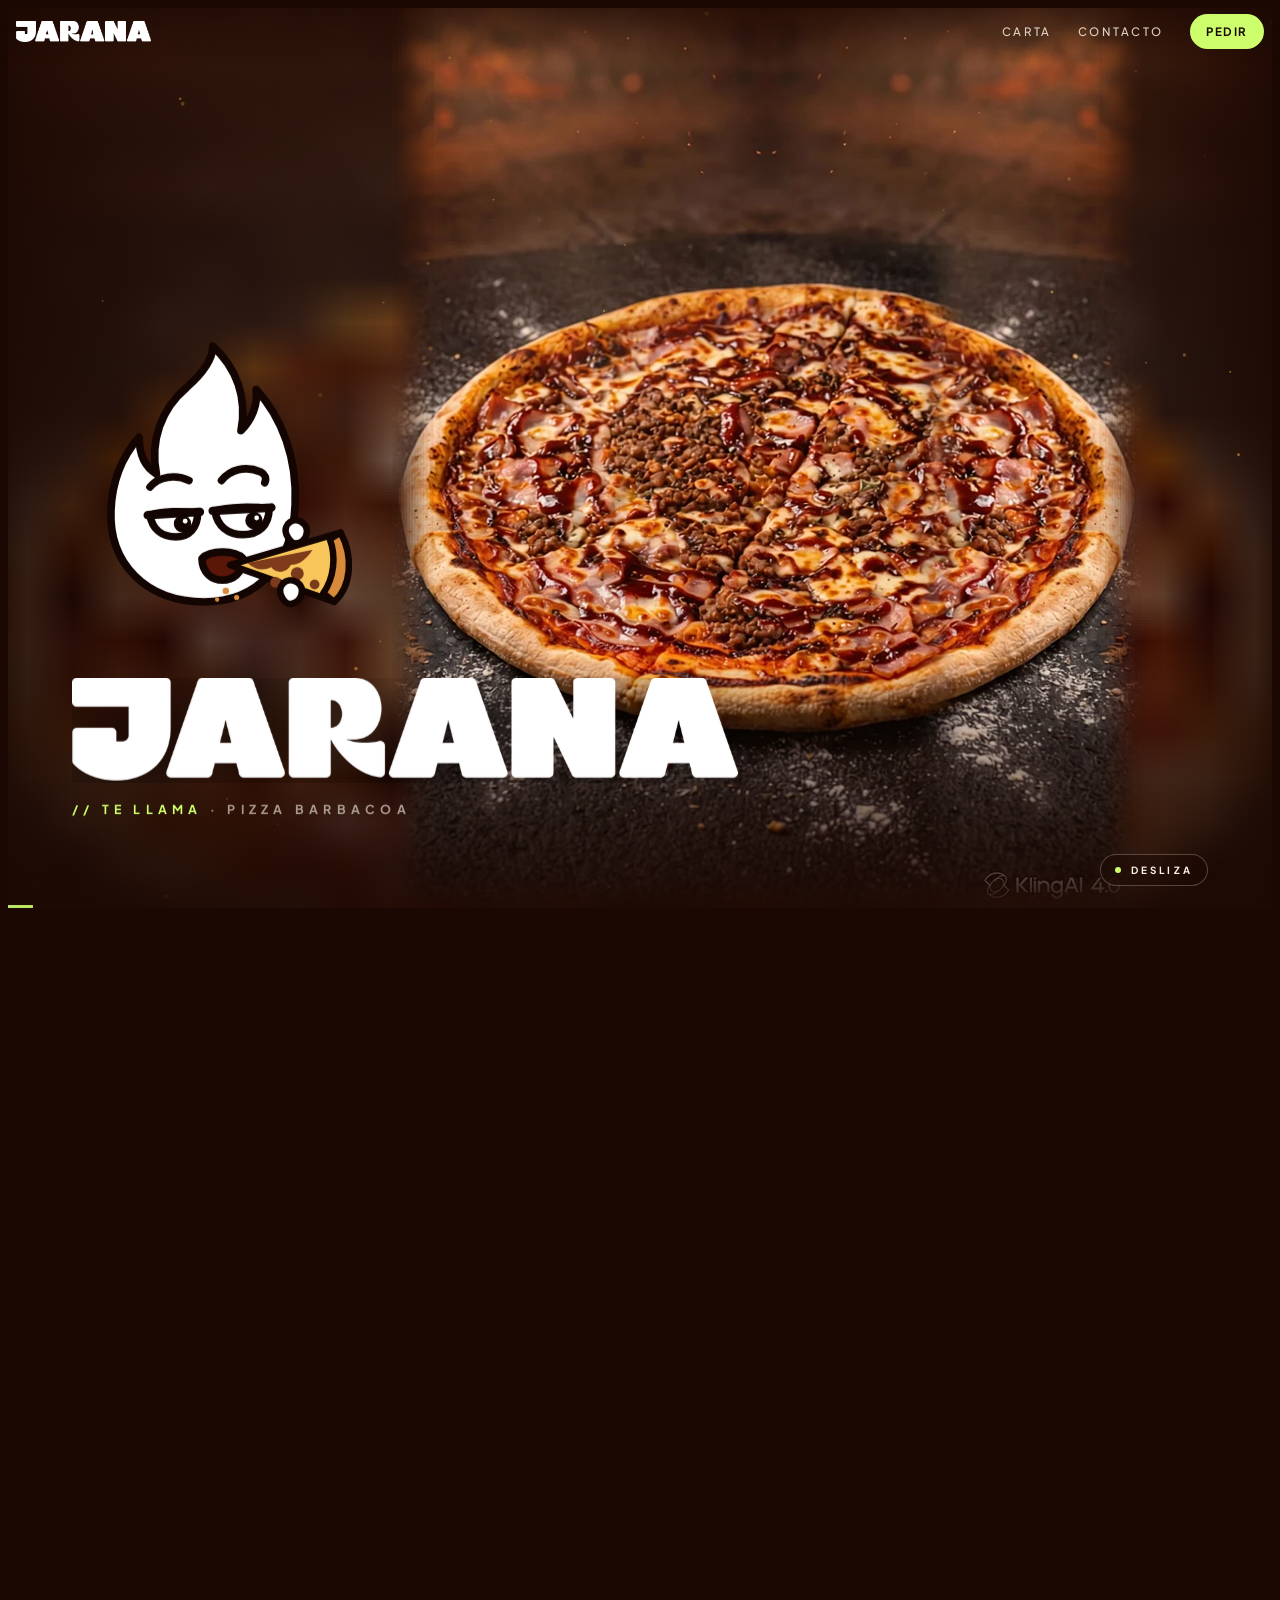
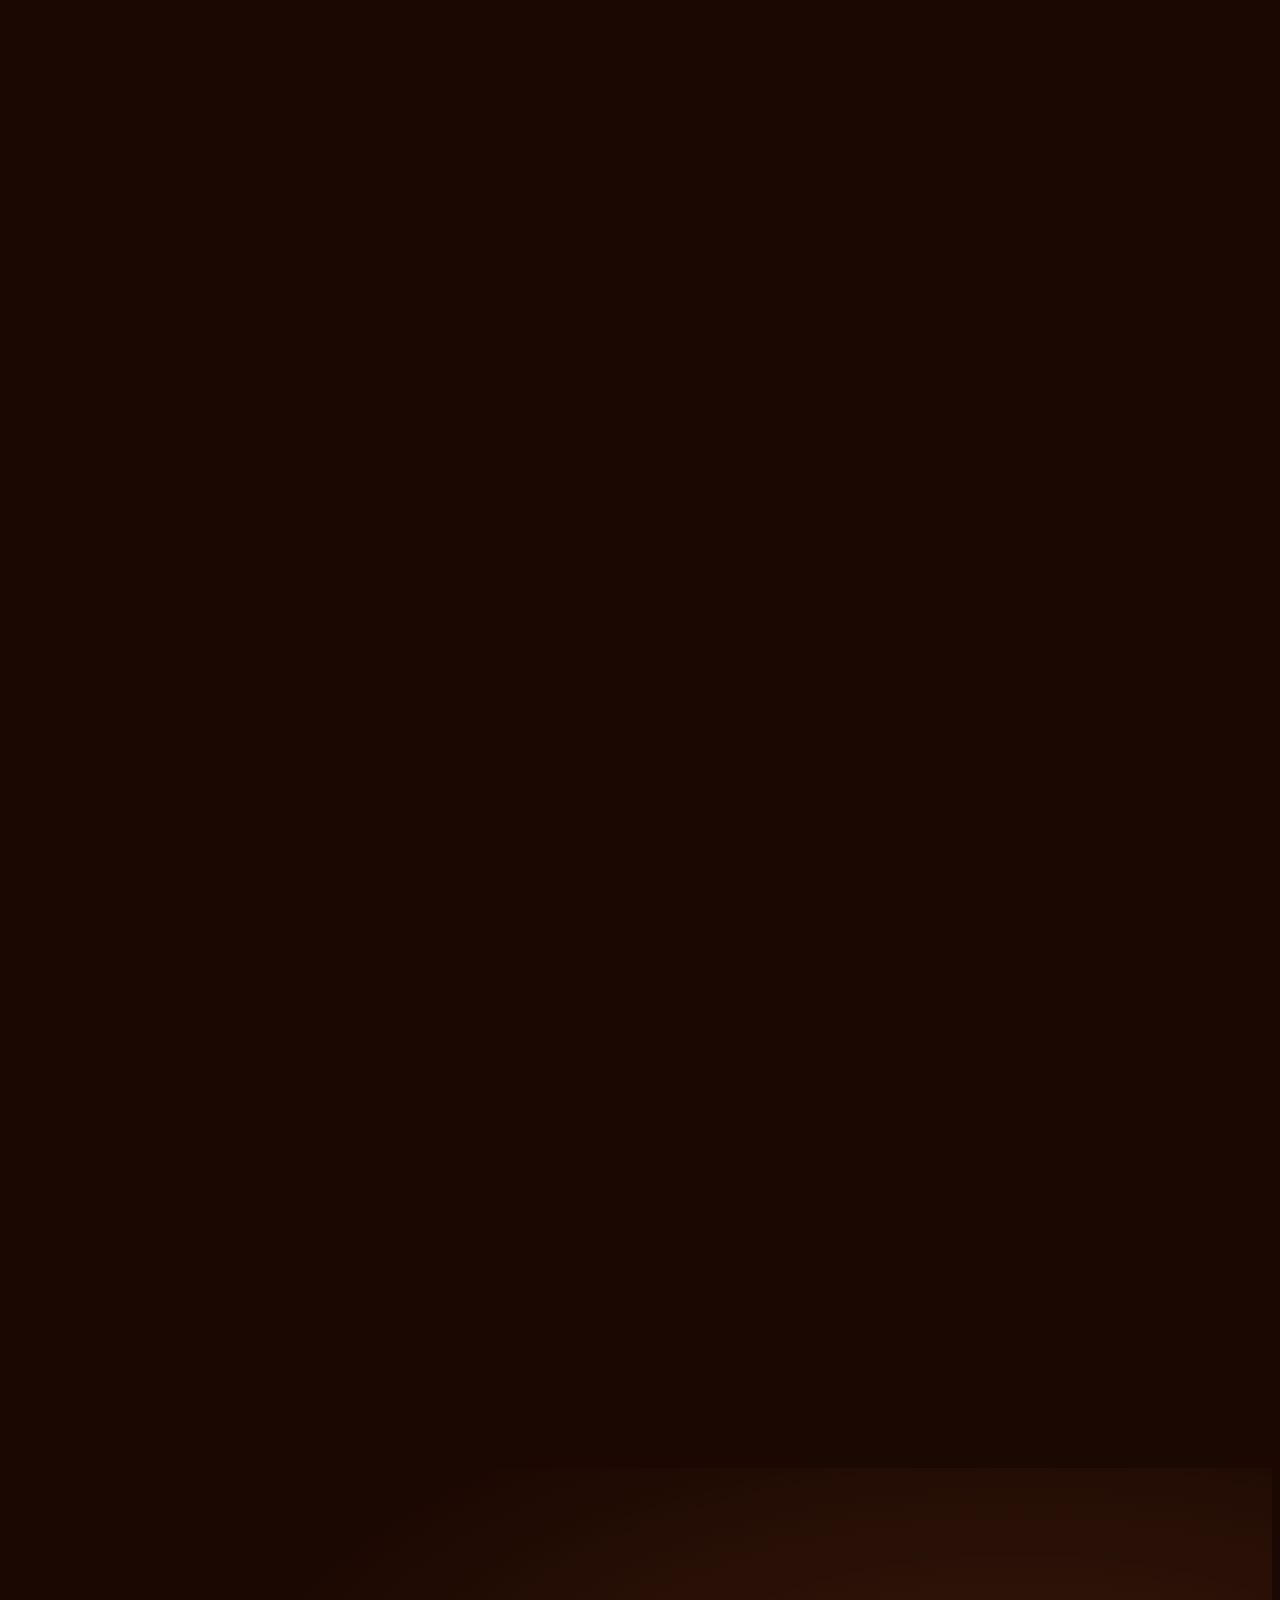
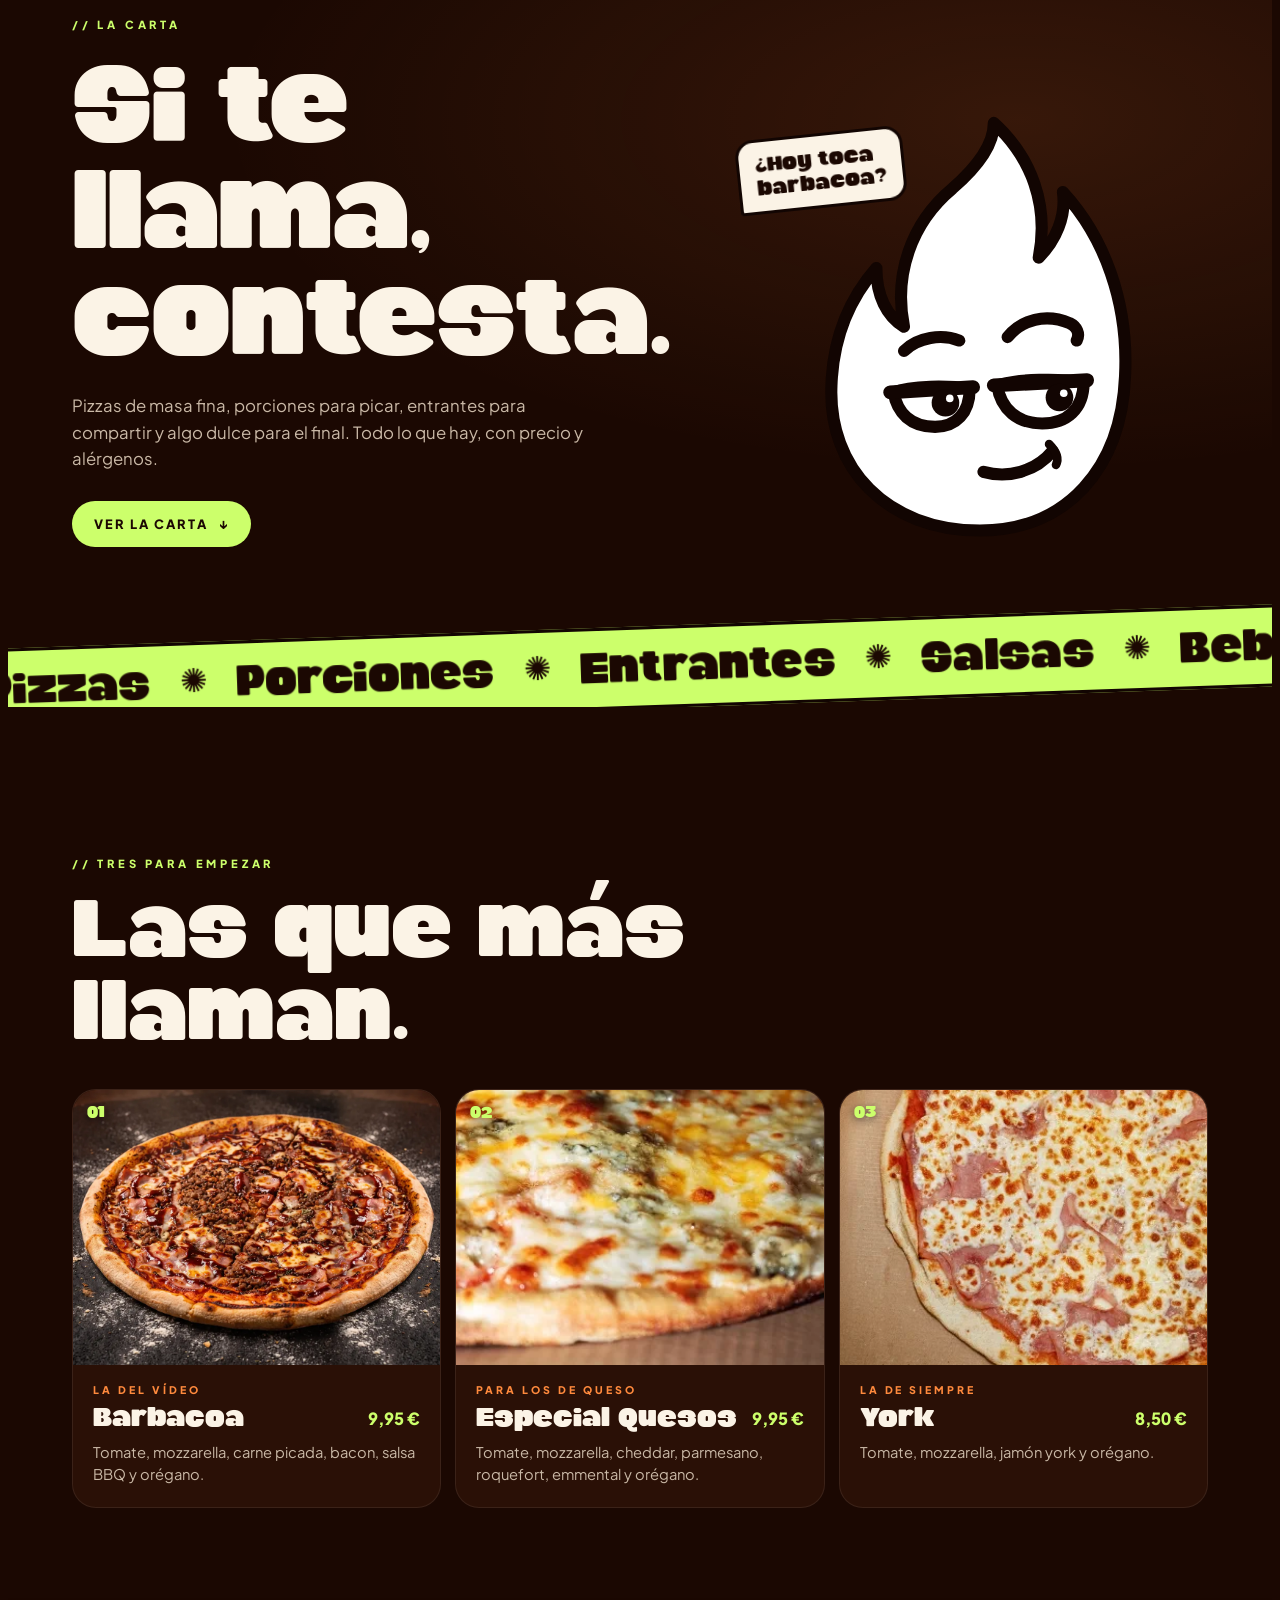
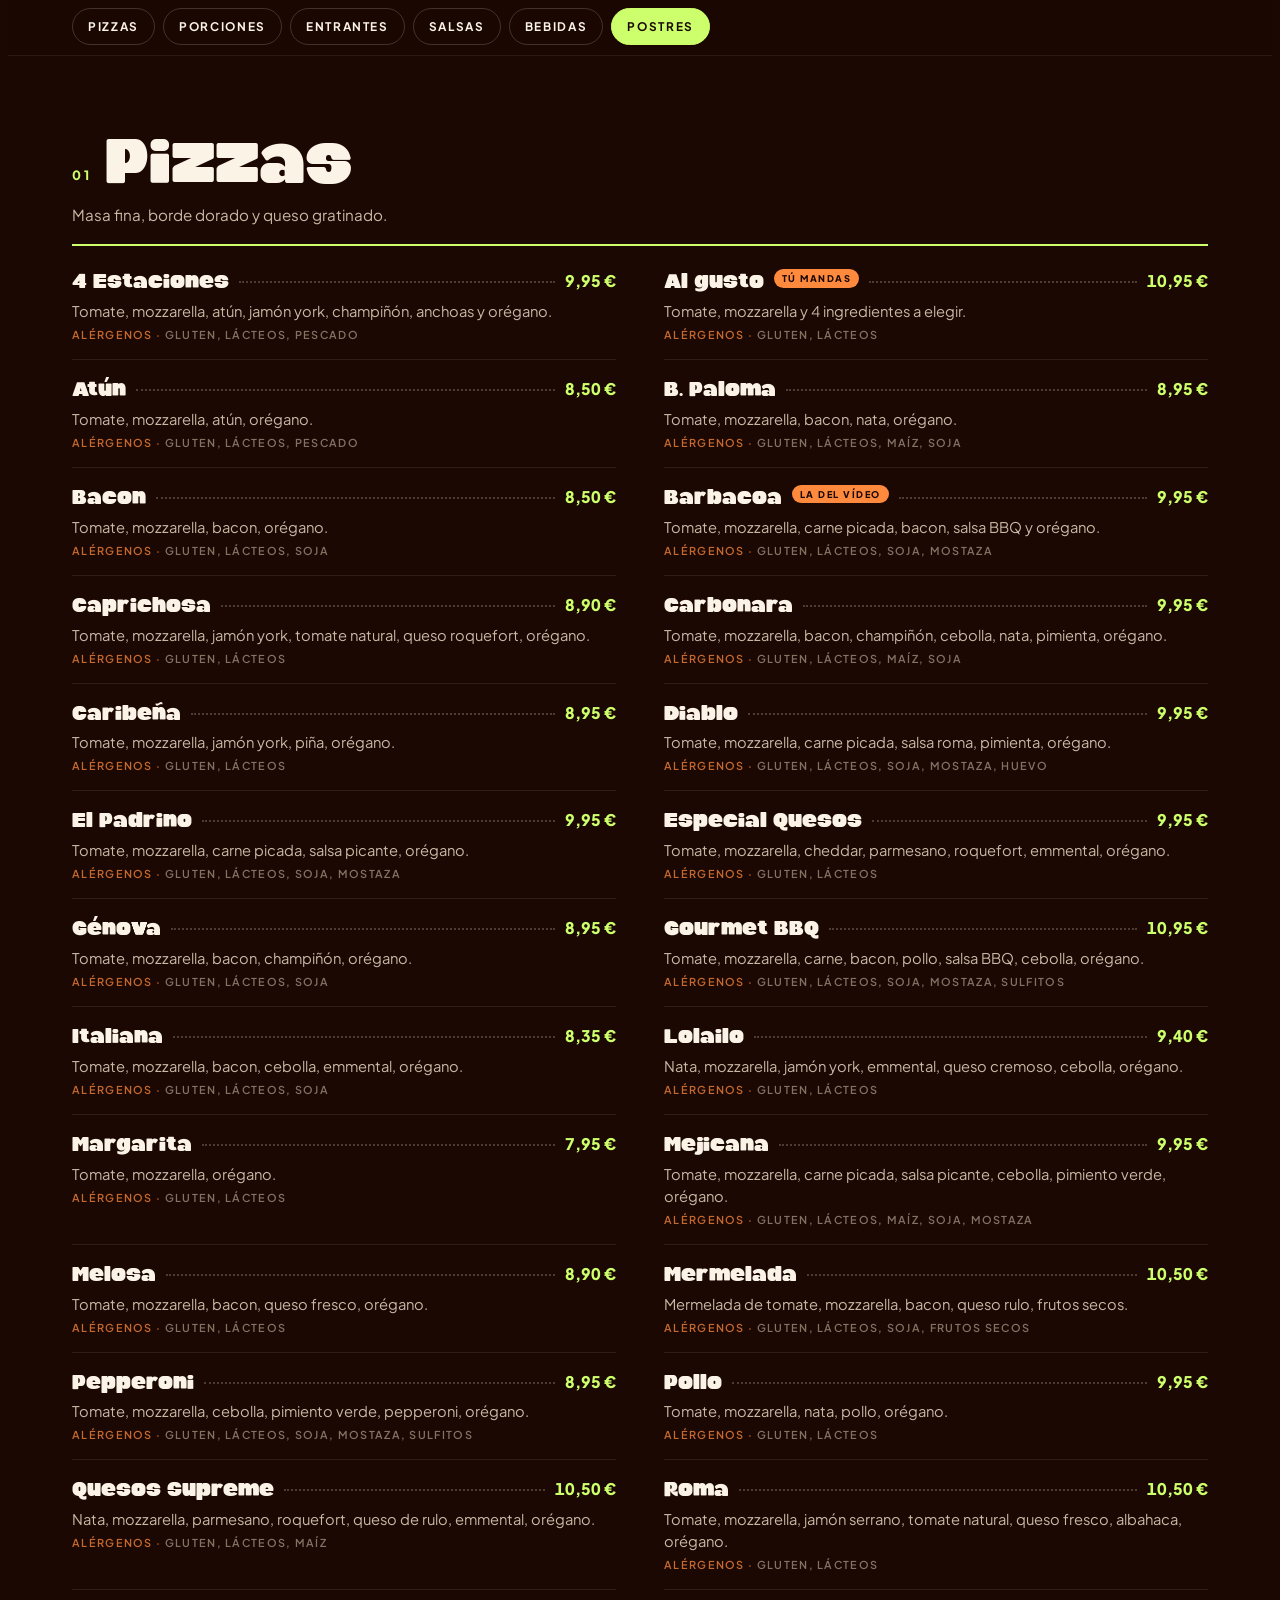
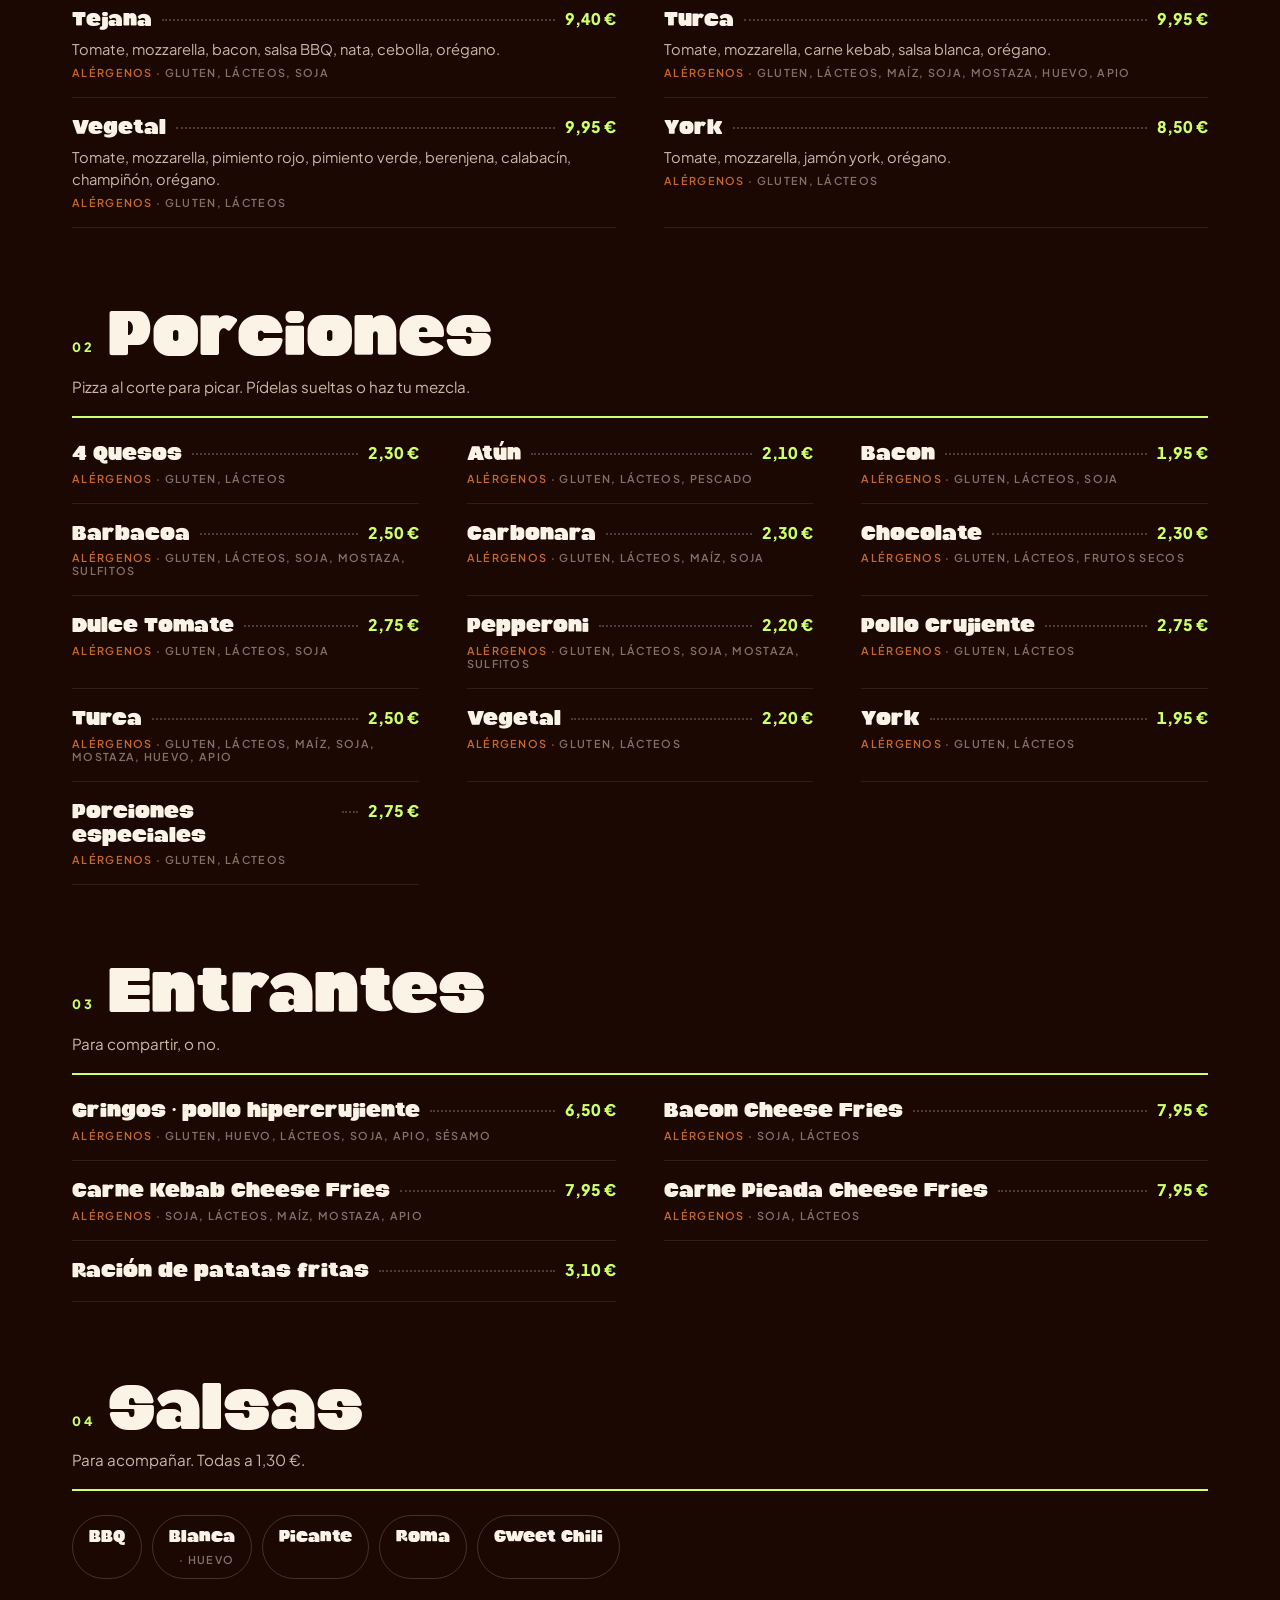
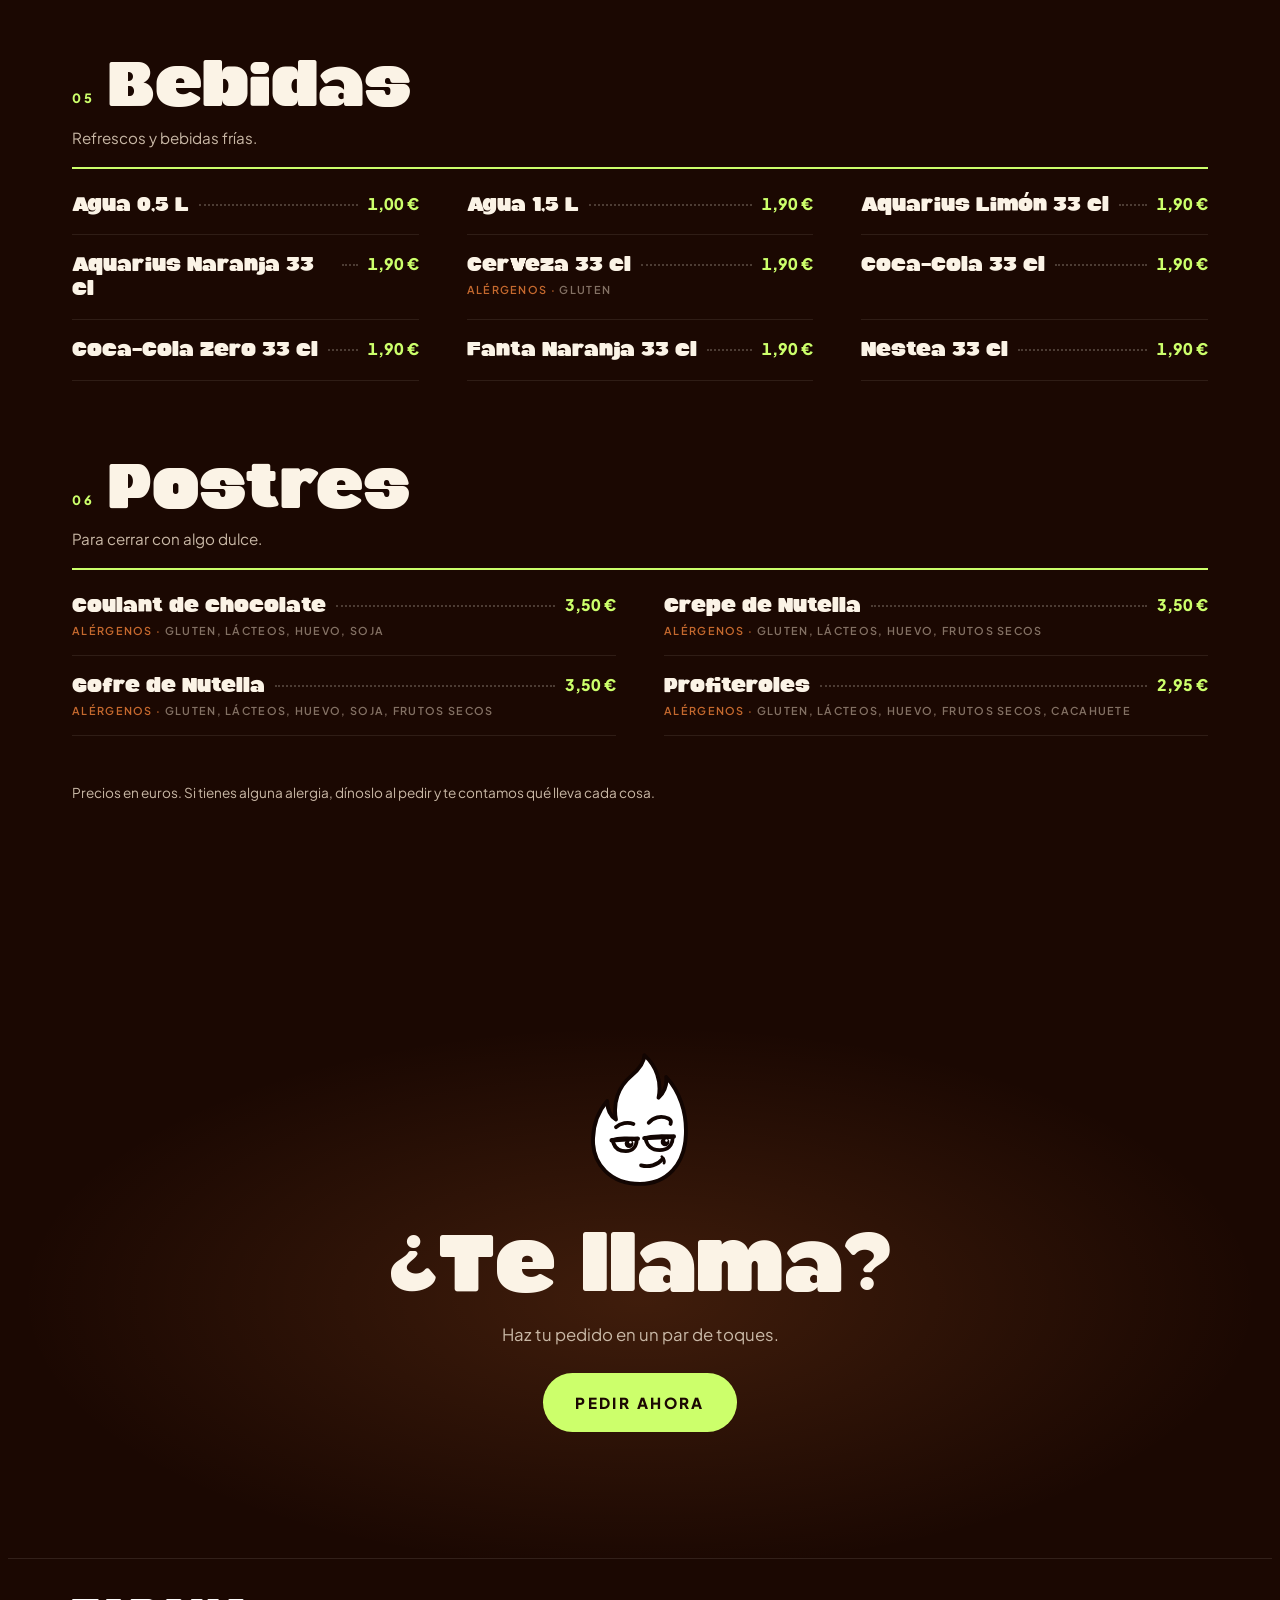
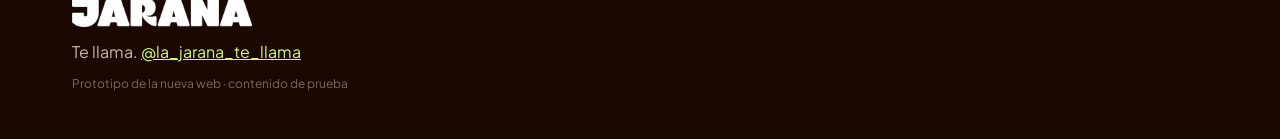
==== commit 29c5deb7: "Monigote comiendo pizza en el hero, arreglo del parpadeo y fuera el Club Jarana - Hero: llama comién" ====
--- a/index.html
+++ b/index.html
@@ -78,6 +78,20 @@
 @keyframes bob{50%{transform:translateY(4px)}}
 .bar{position:absolute;left:0;bottom:0;height:3px;width:100%;transform-origin:0 50%;transform:scaleX(0);background:var(--lime);opacity:.9}
 
+
+/* Monigote comiendo pizza: discreto en móvil, rellena el hueco izquierdo en escritorio */
+.eater{position:absolute;z-index:2;pointer-events:none;right:max(14px,env(safe-area-inset-right,0px));top:calc(env(safe-area-inset-top,0px) + 74px);width:74px;
+  opacity:0;animation:fade .8s .9s forwards;will-change:transform}
+.m-eat{animation:sway 4.6s ease-in-out infinite;transform-origin:45% 95%}
+.m-eat .slice{transform-box:view-box;transform-origin:230px 210px;animation:bite 2.6s cubic-bezier(.5,0,.3,1) infinite}
+.m-eat .chew{transform-box:fill-box;transform-origin:50% 0;animation:chew 2.6s ease-in-out infinite}
+.m-eat .crumbs{animation:crumbs 2.6s ease-in infinite}
+@keyframes bite{0%,55%,100%{transform:none}68%{transform:translate(-10px,-3px) rotate(-4deg)}78%{transform:translate(2px,1px)}}
+@keyframes chew{0%,60%,100%{transform:scaleY(1)}66%{transform:scaleY(1.25)}74%{transform:scaleY(.35)}82%{transform:scaleY(.9)}90%{transform:scaleY(.4)}}
+@keyframes crumbs{0%,70%{transform:translateY(0);opacity:0}74%{opacity:1}100%{transform:translateY(22px);opacity:0}}
+@media (min-width:900px){
+  .eater{right:auto;top:auto;left:max(6vw,env(safe-area-inset-left,0px));bottom:calc(10vh + min(8vw,128px) + 90px);width:clamp(220px,22vw,380px)}
+}
 @media (min-width:900px){
   .title{bottom:10vh;padding-left:max(5vw,env(safe-area-inset-left,0px))}
   .title h1 img{width:min(52vw,820px)}
@@ -103,7 +117,9 @@
 .flame{display:block;width:100%;height:auto;overflow:visible}
 .m-intro{animation:sway 4.2s ease-in-out infinite;transform-origin:50% 95%}
 .flame .pupils{transition:transform .25s ease-out}
-.flame.blink .pupils{transform:scaleY(.1)!important;transform-origin:center 164px;transform-box:view-box}
+.flame .blinker{transform-box:fill-box;transform-origin:50% 50%}
+.flame.blink .blinker{animation:blink .18s ease-in-out}
+@keyframes blink{50%{transform:scaleY(.08)}}
 @keyframes sway{0%,100%{transform:rotate(-3deg) translateY(0)}50%{transform:rotate(3deg) translateY(-8px)}}
 .bubble{position:absolute;left:-14%;top:4%;z-index:1;background:var(--cream);color:var(--brown);font-family:var(--display);font-size:clamp(1rem,4.4vw,1.35rem);line-height:1.05;padding:12px 16px;border-radius:18px 18px 18px 4px;border:3px solid #120502;transform:rotate(-6deg);animation:pop .5s 1.2s both cubic-bezier(.3,1.6,.5,1)}
 @keyframes pop{from{transform:rotate(-6deg) scale(.4);opacity:0}}
@@ -119,7 +135,7 @@
 /* featured */
 .feat{padding-block:16vh 10vh}
 .sec-h{margin-bottom:36px}
-.sec-h h2,.club h2,.order h2{font-size:clamp(2.6rem,10vw,5.6rem);line-height:.92;margin-top:16px;color:var(--cream)}
+.sec-h h2,.order h2{font-size:clamp(2.6rem,10vw,5.6rem);line-height:.92;margin-top:16px;color:var(--cream)}
 .cards{display:grid;grid-auto-flow:column;grid-auto-columns:82%;gap:14px;overflow-x:auto;scroll-snap-type:x mandatory;margin-inline:calc(-1*max(16px,env(safe-area-inset-left,0px)));padding-inline:max(16px,env(safe-area-inset-left,0px));padding-bottom:8px;scrollbar-width:none}
 .cards::-webkit-scrollbar{display:none}
 .card{scroll-snap-align:start;background:var(--brown-2);border:1px solid rgba(251,243,230,.08);border-radius:24px;overflow:hidden;display:flex;flex-direction:column}
@@ -168,29 +184,6 @@
 @media (min-width:1100px){.list.three{grid-template-columns:repeat(3,1fr)}}
 .note{margin:48px 0 0;color:var(--muted);font-size:.85rem;max-width:60ch}
 
-/* club */
-.club{background:var(--lime);color:var(--brown);padding-block:14vh 12vh;position:relative;overflow:hidden;border-radius:36px 36px 0 0}
-.club h2{color:var(--brown)}
-.club-in{display:grid;gap:20px;align-items:center}
-.club-t p{font-size:1.1rem;line-height:1.55;max-width:42ch;margin:18px 0 26px}
-.rate{display:inline-flex;align-items:center;gap:14px;background:var(--brown);color:var(--lime);font-family:var(--display);font-size:clamp(1.5rem,6vw,2.2rem);padding:14px 24px;border-radius:999px}
-.rate em{font-style:normal;color:var(--cream)}
-.club-m{width:min(60vw,320px);justify-self:center}
-.m-club{animation:hop 2.6s cubic-bezier(.5,0,.5,1) infinite;transform-origin:50% 100%}
-@keyframes hop{0%,60%,100%{transform:translateY(0) scale(1,1)}70%{transform:translateY(0) scale(1.08,.92)}82%{transform:translateY(-26px) scale(.96,1.05)}92%{transform:translateY(0) scale(1.04,.96)}}
-@media (min-width:900px){.club-in{grid-template-columns:1.4fr 1fr}.club-m{width:min(26vw,360px)}}
-.rewards{display:grid;gap:14px;margin-top:56px}
-@media (min-width:700px){.rewards{grid-template-columns:1fr 1fr}}
-@media (min-width:1100px){.rewards{grid-template-columns:repeat(4,1fr)}}
-.rg{background:var(--brown);color:var(--cream);border-radius:22px;padding:22px 20px}
-.rg h4{font-size:1.5rem;color:var(--lime);margin-bottom:8px}
-.rg ul{list-style:none;margin:0;padding:0}
-.rg li{display:flex;justify-content:space-between;gap:12px;padding:10px 0;border-bottom:1px solid rgba(251,243,230,.1);font-size:.9rem}
-.rg li:last-child{border-bottom:0}
-.rg b{font-weight:800;color:var(--lime);white-space:nowrap;font-variant-numeric:tabular-nums}
-.rg b::after{content:" jt";font-weight:600;font-size:.72em;color:var(--muted)}
-.club-f{margin:18px 0 0;font-size:.82rem;font-weight:600;opacity:.75}
-
 /* order + footer */
 .order{padding-block:16vh 14vh;text-align:center;background:radial-gradient(70% 60% at 50% 60%,rgba(255,138,61,.16),transparent 70%),var(--brown)}
 .order-in{display:grid;justify-items:center;gap:18px}
@@ -204,7 +197,7 @@
 .foot small{color:rgba(201,184,166,.55);font-size:.75rem}
 .reveal{transition-delay:var(--d,0ms)}
 @media (prefers-reduced-motion:reduce){
-  .m-intro,.m-club,.m-order,.mq,.bubble{animation:none}
+  .m-intro,.m-order,.mq,.bubble,.m-eat,.m-eat .slice,.m-eat .chew,.m-eat .crumbs{animation:none}
   .card:hover .ph img{transform:none}
 }
 
@@ -224,7 +217,6 @@
   <a class="brand" href="#inicio" aria-label="La Jarana, inicio"><img src="assets/logo.png" alt="La Jarana" width="1000" height="155"></a>
   <nav class="nav" aria-label="Principal">
     <a href="#carta">Carta</a>
-    <a class="hide-s" href="#club">Club Jarana</a>
     <a class="hide-s" href="#contacto">Contacto</a>
     <a class="cta" href="#pedir">Pedir</a>
   </nav>
@@ -237,6 +229,28 @@
       <canvas id="embers" aria-hidden="true"></canvas>
       <div class="vig"></div>
       <div class="grain"></div>
+      <div class="eater" id="eater"><svg class="flame m-eat" viewBox="0 0 260 260" aria-hidden="true">
+<g fill="none" stroke="#120502" stroke-width="7" stroke-linecap="round" stroke-linejoin="round">
+<path fill="#fff" d="M110 240 C56 240 22 204 24 156 C25 126 36 104 50 88 C50 104 56 116 66 122 C60 92 70 62 94 42 C110 28 118 16 118 4 C140 24 150 52 144 82 C154 72 160 58 158 44 C182 70 196 108 194 150 C192 204 160 240 110 240 Z"/>
+<path d="M60 134 C68 124 84 122 96 128"/>
+<path d="M126 128 C134 118 148 114 162 120 C166 122 168 126 166 130"/>
+<path fill="#fff" d="M60 160 C70 156 92 156 104 158 C104 172 96 180 84 180 C70 180 62 172 60 160 Z"/>
+<path fill="#fff" d="M120 156 C132 152 156 152 170 154 C170 170 160 178 146 178 C132 178 122 170 120 156 Z"/>
+<path d="M58 160 L106 157 M118 156 L172 153" stroke-width="8"/>
+<g class="chew"><path fill="#5a1606" d="M108 200 C116 192 138 192 146 200 C146 214 136 220 127 220 C118 220 108 214 108 200 Z"/></g>
+</g>
+<g class="blinker"><g class="pupils"><circle cx="90" cy="168" r="8" fill="#120502"/><circle cx="156" cy="165" r="8" fill="#120502"/>
+<circle cx="92.5" cy="165.5" r="2.2" fill="#fff"/><circle cx="158.5" cy="162.5" r="2.2" fill="#fff"/></g></g>
+<g class="slice" stroke="#120502" stroke-width="6" stroke-linejoin="round" stroke-linecap="round">
+<path fill="#f7c55a" d="M134 206 L236 176 C244 196 242 222 230 240 Z"/>
+<path fill="#d98a3a" d="M236 176 C248 198 246 226 230 240 L220 232 C230 218 232 198 226 182 Z"/>
+<path fill="#6b2410" stroke="none" d="M150 204 C170 200 190 196 210 192 C205 200 198 206 190 206 C186 214 176 214 172 208 C164 212 156 210 150 204 Z" opacity=".85"/>
+<circle cx="196" cy="214" r="6" fill="#7a3a1c" stroke="none"/><circle cx="176" cy="222" r="5" fill="#7a3a1c" stroke="none"/><circle cx="212" cy="224" r="4.5" fill="#7a3a1c" stroke="none"/>
+<path fill="#fff" d="M182 236 C176 226 186 216 196 222 C204 228 200 240 190 242 C186 242 184 240 182 236 Z"/>
+<path fill="#fff" d="M186 178 C182 168 194 160 202 168 C208 174 204 186 194 186 C190 186 188 182 186 178 Z"/>
+</g>
+<g class="crumbs" fill="#d98a3a"><circle cx="130" cy="230" r="3"/><circle cx="140" cy="236" r="2.4"/><circle cx="122" cy="238" r="2"/></g>
+</svg></div>
       <div class="title" id="title">
         <h1><span class="mask"><span class="w"><img src="assets/logo.png" alt="La Jarana" width="1000" height="155"></span></span></h1>
         <p class="sub">// Te llama <span>· Pizza barbacoa</span></p>
@@ -267,11 +281,11 @@
 <path d="M112 206 C126 210 142 206 152 194"/>
 <path d="M150 190 C154 194 156 198 154 202" stroke-width="5"/>
 </g>
-<g class="pupils"><circle cx="90" cy="166" r="8" fill="#120502"/><circle cx="156" cy="163" r="8" fill="#120502"/>
-<circle cx="92.5" cy="163.5" r="2.2" fill="#fff"/><circle cx="158.5" cy="160.5" r="2.2" fill="#fff"/></g></svg>
+<g class="blinker"><g class="pupils"><circle cx="90" cy="166" r="8" fill="#120502"/><circle cx="156" cy="163" r="8" fill="#120502"/>
+<circle cx="92.5" cy="163.5" r="2.2" fill="#fff"/><circle cx="158.5" cy="160.5" r="2.2" fill="#fff"/></g></g></svg>
     </div>
   </div>
-  <div class="marq" aria-hidden="true"><div class="mq"><span>Pizzas</span><i aria-hidden="true">✺</i><span>Porciones</span><i aria-hidden="true">✺</i><span>Entrantes</span><i aria-hidden="true">✺</i><span>Postres</span><i aria-hidden="true">✺</i><span>Barbacoa</span><i aria-hidden="true">✺</i><span>Club Jarana</span><i aria-hidden="true">✺</i><span>Pizzas</span><i aria-hidden="true">✺</i><span>Porciones</span><i aria-hidden="true">✺</i><span>Entrantes</span><i aria-hidden="true">✺</i><span>Postres</span><i aria-hidden="true">✺</i><span>Barbacoa</span><i aria-hidden="true">✺</i><span>Club Jarana</span><i aria-hidden="true">✺</i></div></div>
+  <div class="marq" aria-hidden="true"><div class="mq"><span>Pizzas</span><i aria-hidden="true">✺</i><span>Porciones</span><i aria-hidden="true">✺</i><span>Entrantes</span><i aria-hidden="true">✺</i><span>Salsas</span><i aria-hidden="true">✺</i><span>Bebidas</span><i aria-hidden="true">✺</i><span>Postres</span><i aria-hidden="true">✺</i><span>Pizzas</span><i aria-hidden="true">✺</i><span>Porciones</span><i aria-hidden="true">✺</i><span>Entrantes</span><i aria-hidden="true">✺</i><span>Salsas</span><i aria-hidden="true">✺</i><span>Bebidas</span><i aria-hidden="true">✺</i><span>Postres</span><i aria-hidden="true">✺</i></div></div>
 </section>
 
 <section class="feat" aria-labelledby="h-feat">
@@ -288,7 +302,7 @@
 </section>
 
 <section class="menu" aria-label="Carta completa">
-  <nav class="tabs" aria-label="Secciones de la carta"><div class="tabs-in"><a href="#pizzas" data-k="pizzas">Pizzas</a><a href="#porciones" data-k="porciones">Porciones</a><a href="#entrantes" data-k="entrantes">Entrantes</a><a href="#salsas" data-k="salsas">Salsas</a><a href="#bebidas" data-k="bebidas">Bebidas</a><a href="#postres" data-k="postres">Postres</a><a href="#club" data-k="club" class="club-tab">Club Jarana</a></div></nav>
+  <nav class="tabs" aria-label="Secciones de la carta"><div class="tabs-in"><a href="#pizzas" data-k="pizzas">Pizzas</a><a href="#porciones" data-k="porciones">Porciones</a><a href="#entrantes" data-k="entrantes">Entrantes</a><a href="#salsas" data-k="salsas">Salsas</a><a href="#bebidas" data-k="bebidas">Bebidas</a><a href="#postres" data-k="postres">Postres</a></div></nav>
   <div class="wrap"><section class="cat" id="pizzas" aria-labelledby="h-pizzas">
 <header class="cat-h reveal"><span class="num">01</span><h3 id="h-pizzas">Pizzas</h3><p>Masa fina, borde dorado y queso gratinado.</p></header>
 <div class="reveal"><ul class="list two"><li class="it"><div class="row"><h4>4 Estaciones</h4><span class="ld" aria-hidden="true"></span><span class="pr">9,95 €</span></div><p class="ing">Tomate, mozzarella, atún, jamón york, champiñón, anchoas y orégano.</p><p class="al">Gluten, Lácteos, Pescado</p></li><li class="it"><div class="row"><h4>Al gusto<span class="tag">Tú mandas</span></h4><span class="ld" aria-hidden="true"></span><span class="pr">10,95 €</span></div><p class="ing">Tomate, mozzarella y 4 ingredientes a elegir.</p><p class="al">Gluten, Lácteos</p></li><li class="it"><div class="row"><h4>Atún</h4><span class="ld" aria-hidden="true"></span><span class="pr">8,50 €</span></div><p class="ing">Tomate, mozzarella, atún, orégano.</p><p class="al">Gluten, Lácteos, Pescado</p></li><li class="it"><div class="row"><h4>B. Paloma</h4><span class="ld" aria-hidden="true"></span><span class="pr">8,95 €</span></div><p class="ing">Tomate, mozzarella, bacon, nata, orégano.</p><p class="al">Gluten, Lácteos, Maíz, Soja</p></li><li class="it"><div class="row"><h4>Bacon</h4><span class="ld" aria-hidden="true"></span><span class="pr">8,50 €</span></div><p class="ing">Tomate, mozzarella, bacon, orégano.</p><p class="al">Gluten, Lácteos, Soja</p></li><li class="it"><div class="row"><h4>Barbacoa<span class="tag">La del vídeo</span></h4><span class="ld" aria-hidden="true"></span><span class="pr">9,95 €</span></div><p class="ing">Tomate, mozzarella, carne picada, bacon, salsa BBQ y orégano.</p><p class="al">Gluten, Lácteos, Soja, Mostaza</p></li><li class="it"><div class="row"><h4>Caprichosa</h4><span class="ld" aria-hidden="true"></span><span class="pr">8,90 €</span></div><p class="ing">Tomate, mozzarella, jamón york, tomate natural, queso roquefort, orégano.</p><p class="al">Gluten, Lácteos</p></li><li class="it"><div class="row"><h4>Carbonara</h4><span class="ld" aria-hidden="true"></span><span class="pr">9,95 €</span></div><p class="ing">Tomate, mozzarella, bacon, champiñón, cebolla, nata, pimienta, orégano.</p><p class="al">Gluten, Lácteos, Maíz, Soja</p></li><li class="it"><div class="row"><h4>Caribeña</h4><span class="ld" aria-hidden="true"></span><span class="pr">8,95 €</span></div><p class="ing">Tomate, mozzarella, jamón york, piña, orégano.</p><p class="al">Gluten, Lácteos</p></li><li class="it"><div class="row"><h4>Diablo</h4><span class="ld" aria-hidden="true"></span><span class="pr">9,95 €</span></div><p class="ing">Tomate, mozzarella, carne picada, salsa roma, pimienta, orégano.</p><p class="al">Gluten, Lácteos, Soja, Mostaza, Huevo</p></li><li class="it"><div class="row"><h4>El Padrino</h4><span class="ld" aria-hidden="true"></span><span class="pr">9,95 €</span></div><p class="ing">Tomate, mozzarella, carne picada, salsa picante, orégano.</p><p class="al">Gluten, Lácteos, Soja, Mostaza</p></li><li class="it"><div class="row"><h4>Especial Quesos</h4><span class="ld" aria-hidden="true"></span><span class="pr">9,95 €</span></div><p class="ing">Tomate, mozzarella, cheddar, parmesano, roquefort, emmental, orégano.</p><p class="al">Gluten, Lácteos</p></li><li class="it"><div class="row"><h4>Génova</h4><span class="ld" aria-hidden="true"></span><span class="pr">8,95 €</span></div><p class="ing">Tomate, mozzarella, bacon, champiñón, orégano.</p><p class="al">Gluten, Lácteos, Soja</p></li><li class="it"><div class="row"><h4>Gourmet BBQ</h4><span class="ld" aria-hidden="true"></span><span class="pr">10,95 €</span></div><p class="ing">Tomate, mozzarella, carne, bacon, pollo, salsa BBQ, cebolla, orégano.</p><p class="al">Gluten, Lácteos, Soja, Mostaza, Sulfitos</p></li><li class="it"><div class="row"><h4>Italiana</h4><span class="ld" aria-hidden="true"></span><span class="pr">8,35 €</span></div><p class="ing">Tomate, mozzarella, bacon, cebolla, emmental, orégano.</p><p class="al">Gluten, Lácteos, Soja</p></li><li class="it"><div class="row"><h4>Lolailo</h4><span class="ld" aria-hidden="true"></span><span class="pr">9,40 €</span></div><p class="ing">Nata, mozzarella, jamón york, emmental, queso cremoso, cebolla, orégano.</p><p class="al">Gluten, Lácteos</p></li><li class="it"><div class="row"><h4>Margarita</h4><span class="ld" aria-hidden="true"></span><span class="pr">7,95 €</span></div><p class="ing">Tomate, mozzarella, orégano.</p><p class="al">Gluten, Lácteos</p></li><li class="it"><div class="row"><h4>Mejicana</h4><span class="ld" aria-hidden="true"></span><span class="pr">9,95 €</span></div><p class="ing">Tomate, mozzarella, carne picada, salsa picante, cebolla, pimiento verde, orégano.</p><p class="al">Gluten, Lácteos, Maíz, Soja, Mostaza</p></li><li class="it"><div class="row"><h4>Melosa</h4><span class="ld" aria-hidden="true"></span><span class="pr">8,90 €</span></div><p class="ing">Tomate, mozzarella, bacon, queso fresco, orégano.</p><p class="al">Gluten, Lácteos</p></li><li class="it"><div class="row"><h4>Mermelada</h4><span class="ld" aria-hidden="true"></span><span class="pr">10,50 €</span></div><p class="ing">Mermelada de tomate, mozzarella, bacon, queso rulo, frutos secos.</p><p class="al">Gluten, Lácteos, Soja, Frutos secos</p></li><li class="it"><div class="row"><h4>Pepperoni</h4><span class="ld" aria-hidden="true"></span><span class="pr">8,95 €</span></div><p class="ing">Tomate, mozzarella, cebolla, pimiento verde, pepperoni, orégano.</p><p class="al">Gluten, Lácteos, Soja, Mostaza, Sulfitos</p></li><li class="it"><div class="row"><h4>Pollo</h4><span class="ld" aria-hidden="true"></span><span class="pr">9,95 €</span></div><p class="ing">Tomate, mozzarella, nata, pollo, orégano.</p><p class="al">Gluten, Lácteos</p></li><li class="it"><div class="row"><h4>Quesos Supreme</h4><span class="ld" aria-hidden="true"></span><span class="pr">10,50 €</span></div><p class="ing">Nata, mozzarella, parmesano, roquefort, queso de rulo, emmental, orégano.</p><p class="al">Gluten, Lácteos, Maíz</p></li><li class="it"><div class="row"><h4>Roma</h4><span class="ld" aria-hidden="true"></span><span class="pr">10,50 €</span></div><p class="ing">Tomate, mozzarella, jamón serrano, tomate natural, queso fresco, albahaca, orégano.</p><p class="al">Gluten, Lácteos</p></li><li class="it"><div class="row"><h4>Tejana</h4><span class="ld" aria-hidden="true"></span><span class="pr">9,40 €</span></div><p class="ing">Tomate, mozzarella, bacon, salsa BBQ, nata, cebolla, orégano.</p><p class="al">Gluten, Lácteos, Soja</p></li><li class="it"><div class="row"><h4>Turca</h4><span class="ld" aria-hidden="true"></span><span class="pr">9,95 €</span></div><p class="ing">Tomate, mozzarella, carne kebab, salsa blanca, orégano.</p><p class="al">Gluten, Lácteos, Maíz, Soja, Mostaza, Huevo, Apio</p></li><li class="it"><div class="row"><h4>Vegetal</h4><span class="ld" aria-hidden="true"></span><span class="pr">9,95 €</span></div><p class="ing">Tomate, mozzarella, pimiento rojo, pimiento verde, berenjena, calabacín, champiñón, orégano.</p><p class="al">Gluten, Lácteos</p></li><li class="it"><div class="row"><h4>York</h4><span class="ld" aria-hidden="true"></span><span class="pr">8,50 €</span></div><p class="ing">Tomate, mozzarella, jamón york, orégano.</p><p class="al">Gluten, Lácteos</p></li></ul></div></section><section class="cat" id="porciones" aria-labelledby="h-porciones">
@@ -306,30 +320,6 @@
   </div>
 </section>
 
-<section class="club" id="club" aria-labelledby="h-club">
-  <div class="wrap club-in">
-    <div class="club-t reveal">
-      <span class="lbl dark">// Club Jarana</span>
-      <h2 id="h-club">Juntos hacemos jarana.</h2>
-      <p>Acumula <b>jaranitos</b> con tus pedidos y cámbialos por tus productos favoritos. Cuantos más acumules, más cosas te llevas.</p>
-      <div class="rate"><span>1 €</span><em>=</em><span>1 jaranito</span></div>
-    </div>
-    <div class="club-m reveal" style="--d:120ms"><svg class="flame m-club" viewBox="0 0 220 250" aria-hidden="true"><g class="body" fill="none" stroke="#120502" stroke-width="7" stroke-linecap="round" stroke-linejoin="round">
-<path fill="#fff" d="M110 240 C56 240 22 204 24 156 C25 126 36 104 50 88 C50 104 56 116 66 122 C60 92 70 62 94 42 C110 28 118 16 118 4 C140 24 150 52 144 82 C154 72 160 58 158 44 C182 70 196 108 194 150 C192 204 160 240 110 240 Z"/>
-<path d="M66 136 C74 128 88 126 98 130"/>
-<path d="M126 128 C134 118 148 114 162 120 C166 122 168 126 166 130"/>
-<path fill="#fff" d="M60 160 C70 156 92 156 104 158 C104 172 96 180 84 180 C70 180 62 172 60 160 Z"/>
-<path fill="#fff" d="M120 156 C132 152 156 152 170 154 C170 170 160 178 146 178 C132 178 122 170 120 156 Z"/>
-<path d="M58 160 L106 157 M118 156 L172 153" stroke-width="8"/>
-<path d="M112 206 C126 210 142 206 152 194"/>
-<path d="M150 190 C154 194 156 198 154 202" stroke-width="5"/>
-</g>
-<g class="pupils"><circle cx="90" cy="166" r="8" fill="#120502"/><circle cx="156" cy="163" r="8" fill="#120502"/>
-<circle cx="92.5" cy="163.5" r="2.2" fill="#fff"/><circle cx="158.5" cy="160.5" r="2.2" fill="#fff"/></g></svg></div>
-  </div>
-  <div class="wrap"><div class="rewards"><div class="rg reveal" style="--d:0ms"><h4>Pizzas</h4><ul><li><span>Pizzas de 7,95 €</span><b>310</b></li><li><span>Pizzas de 8,35 a 8,50 €</span><b>330</b></li><li><span>Pizzas de 8,95 a 9,40 €</span><b>360</b></li><li><span>Pizzas de 9,95 €</span><b>390</b></li><li><span>Pizzas de 10,95 €</span><b>430</b></li><li><span>Ingrediente extra</span><b>40</b></li></ul></div><div class="rg reveal" style="--d:80ms"><h4>Porciones</h4><ul><li><span>Porciones de 1,95 €</span><b>80</b></li><li><span>Porciones de 2,10 €</span><b>80</b></li><li><span>Porciones de 2,20 a 2,30 €</span><b>90</b></li><li><span>Porciones de 2,50 a 2,75 €</span><b>100</b></li></ul></div><div class="rg reveal" style="--d:160ms"><h4>Para picar</h4><ul><li><span>Ración de patatas</span><b>100</b></li><li><span>Gringos (6 uds.)</span><b>300</b></li><li><span>Cheese fries</span><b>400</b></li><li><span>Salsa extra</span><b>40</b></li></ul></div><div class="rg reveal" style="--d:240ms"><h4>Dulce y bebida</h4><ul><li><span>Crepe (+ topping)</span><b>120</b></li><li><span>Gofre (+ topping)</span><b>120</b></li><li><span>Coulant</span><b>120</b></li><li><span>Profiteroles</span><b>100</b></li><li><span>Bebida</span><b>60</b></li></ul></div></div><p class="club-f reveal">Jaranitos necesarios para cada recompensa.</p></div>
-</section>
-
 <section class="order" id="pedir" aria-labelledby="h-order">
   <div class="wrap order-in reveal">
     <svg class="flame m-order" viewBox="0 0 220 250" aria-hidden="true"><g class="body" fill="none" stroke="#120502" stroke-width="7" stroke-linecap="round" stroke-linejoin="round">
@@ -342,8 +332,8 @@
 <path d="M112 206 C126 210 142 206 152 194"/>
 <path d="M150 190 C154 194 156 198 154 202" stroke-width="5"/>
 </g>
-<g class="pupils"><circle cx="90" cy="166" r="8" fill="#120502"/><circle cx="156" cy="163" r="8" fill="#120502"/>
-<circle cx="92.5" cy="163.5" r="2.2" fill="#fff"/><circle cx="158.5" cy="160.5" r="2.2" fill="#fff"/></g></svg>
+<g class="blinker"><g class="pupils"><circle cx="90" cy="166" r="8" fill="#120502"/><circle cx="156" cy="163" r="8" fill="#120502"/>
+<circle cx="92.5" cy="163.5" r="2.2" fill="#fff"/><circle cx="158.5" cy="160.5" r="2.2" fill="#fff"/></g></g></svg>
     <h2 id="h-order">¿Te llama?</h2>
     <p>Haz tu pedido en un par de toques.</p>
     <a class="btn big" href="#pedir">Pedir ahora</a>
@@ -373,7 +363,7 @@
   const hero = document.querySelector('.hero');
   const cv = document.getElementById('frame'), ctx = cv.getContext('2d', { alpha: false });
   const ev = document.getElementById('embers'), ectx = ev.getContext('2d');
-  const title = document.getElementById('title'), hint = document.getElementById('hint'), bar = document.getElementById('bar');
+  const eater = document.getElementById('eater'), title = document.getElementById('title'), hint = document.getElementById('hint'), bar = document.getElementById('bar');
   const mid = document.createElement('canvas'); mid.width = 90; mid.height = 124;
   const mctx = mid.getContext('2d');
   const tiny = document.createElement('canvas'); tiny.width = 30; tiny.height = 41;
@@ -491,6 +481,7 @@
       const idx = Math.round(shown * (N - 1));
       if (idx !== lastDrawn) { drawFrame(idx); if (nearest(idx)) lastDrawn = frames[idx] ? idx : -1; }
       title.style.transform = `translate3d(0,${(-shown * 7).toFixed(2)}vh,0)`;
+      eater.style.transform = `translate3d(0,${(-shown * 12).toFixed(2)}vh,0)`;
       hint.style.opacity = shown > 0.04 ? 0 : 1;
       bar.style.transform = `scaleX(${shown.toFixed(4)})`;
       if (embers.length) drawEmbers(dt, now / 1000, shown);
@@ -519,7 +510,7 @@
   const setOn = k => tabLinks.forEach(a => { const on = a.dataset.k === k; a.classList.toggle('on', on);
     if (on) { a.setAttribute('aria-current', 'true'); tabsIn.scrollTo({ left: a.offsetLeft - 16, behavior: reduce ? 'auto' : 'smooth' }); } else a.removeAttribute('aria-current'); });
   const spy = new IntersectionObserver(es => es.forEach(e => { if (e.isIntersecting) setOn(e.target.id); }), { rootMargin: '-40% 0px -55% 0px' });
-  document.querySelectorAll('.cat, #club').forEach(el => spy.observe(el));
+  document.querySelectorAll('.cat').forEach(el => spy.observe(el));
 
   const flames = [...document.querySelectorAll('.flame')];
   if (!reduce && matchMedia('(pointer:fine)').matches) {
@@ -528,9 +519,9 @@
       requestAnimationFrame(() => { pend = false; flames.forEach(f => { const r = f.getBoundingClientRect();
         if (r.bottom < 0 || r.top > innerHeight) return;
         const dx = px - (r.left + r.width * .55), dy = py - (r.top + r.height * .66), d = Math.hypot(dx, dy) || 1;
-        f.querySelector('.pupils').style.transform = `translate(${(dx / d * 4).toFixed(2)}px,${(dy / d * 2.5).toFixed(2)}px)`; }); }); }, { passive: true });
-  }
-  if (!reduce) setInterval(() => { flames.forEach(f => { f.classList.add('blink'); setTimeout(() => f.classList.remove('blink'), 140); }); }, 3800);
+        const pu = f.querySelector('.pupils'); if (pu) pu.style.transform = `translate(${(dx / d * 4).toFixed(2)}px,${(dy / d * 2.5).toFixed(2)}px)`; }); }); }, { passive: true });
+  }
+  if (!reduce) setInterval(() => { flames.forEach(f => { f.classList.add('blink'); setTimeout(() => f.classList.remove('blink'), 200); }); }, 3800);
 
   let rt; addEventListener('resize', () => { clearTimeout(rt); rt = setTimeout(resize, 120); });
   resize();
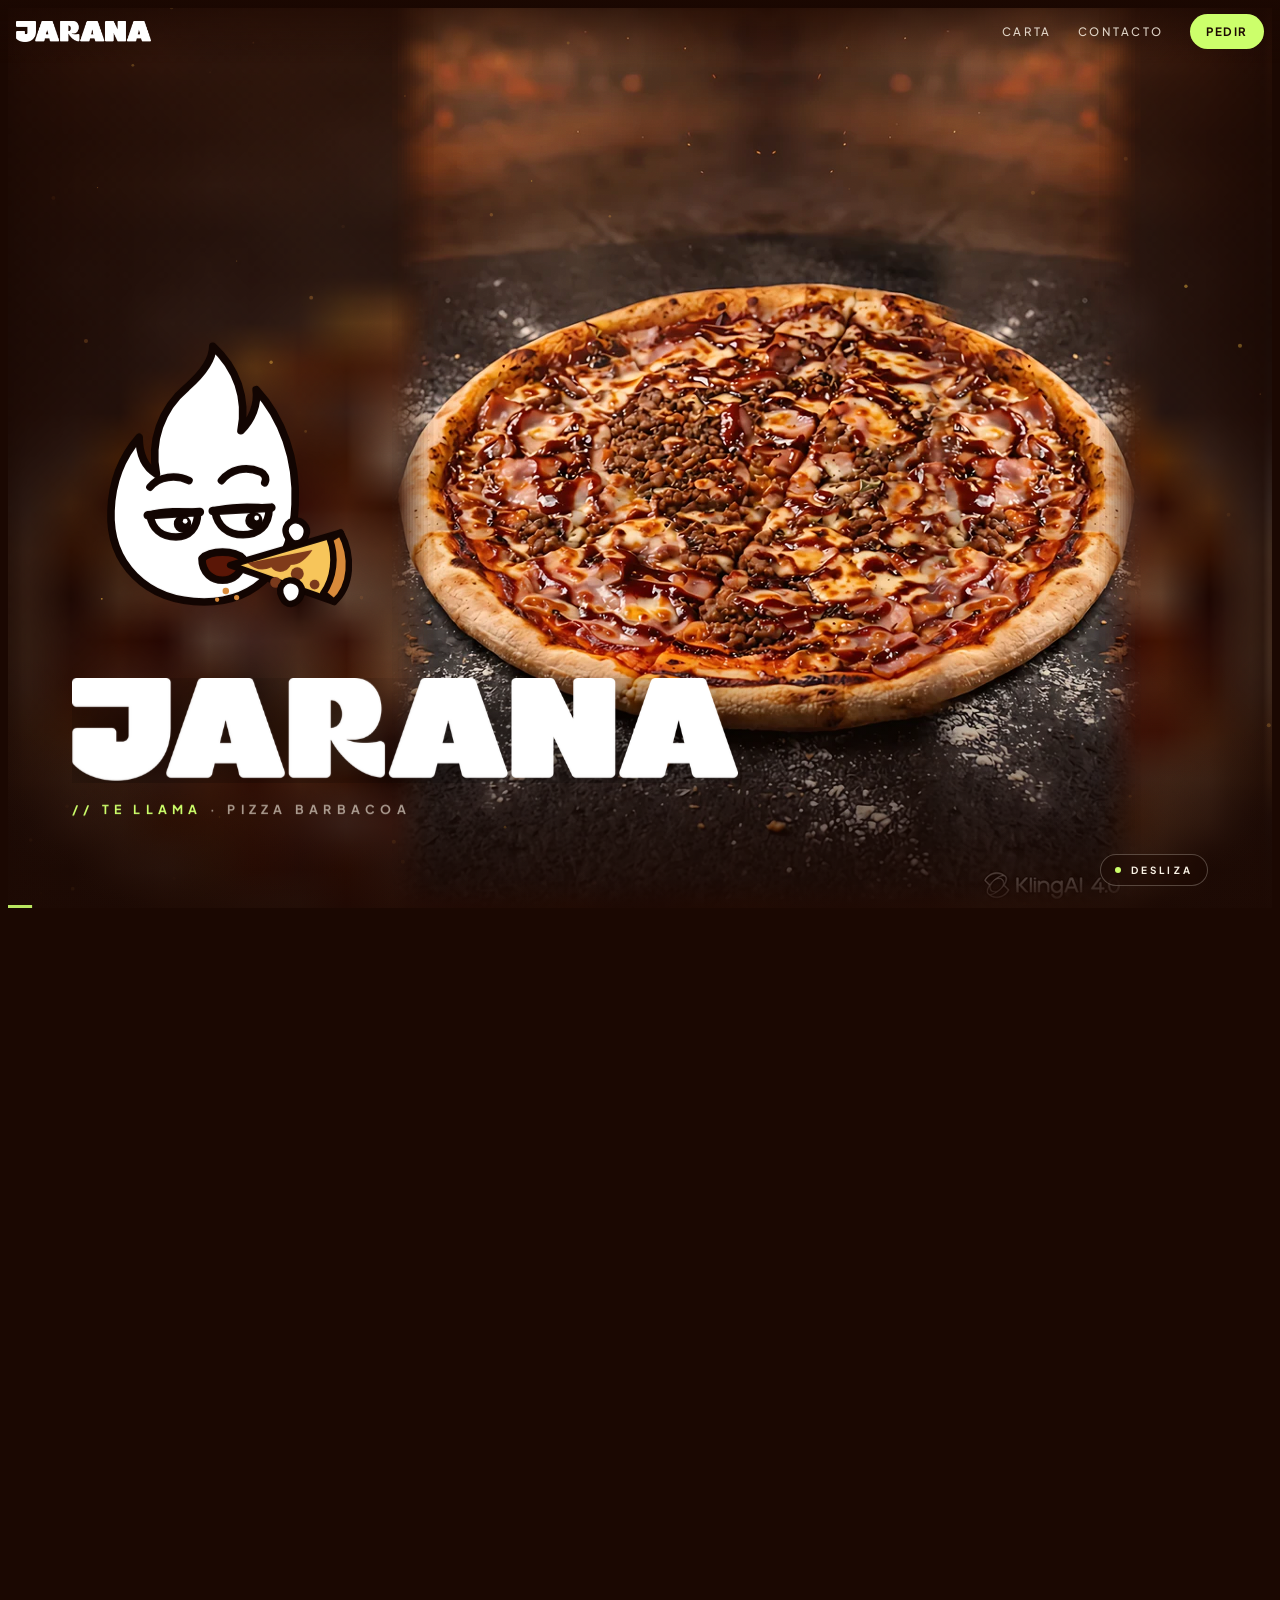
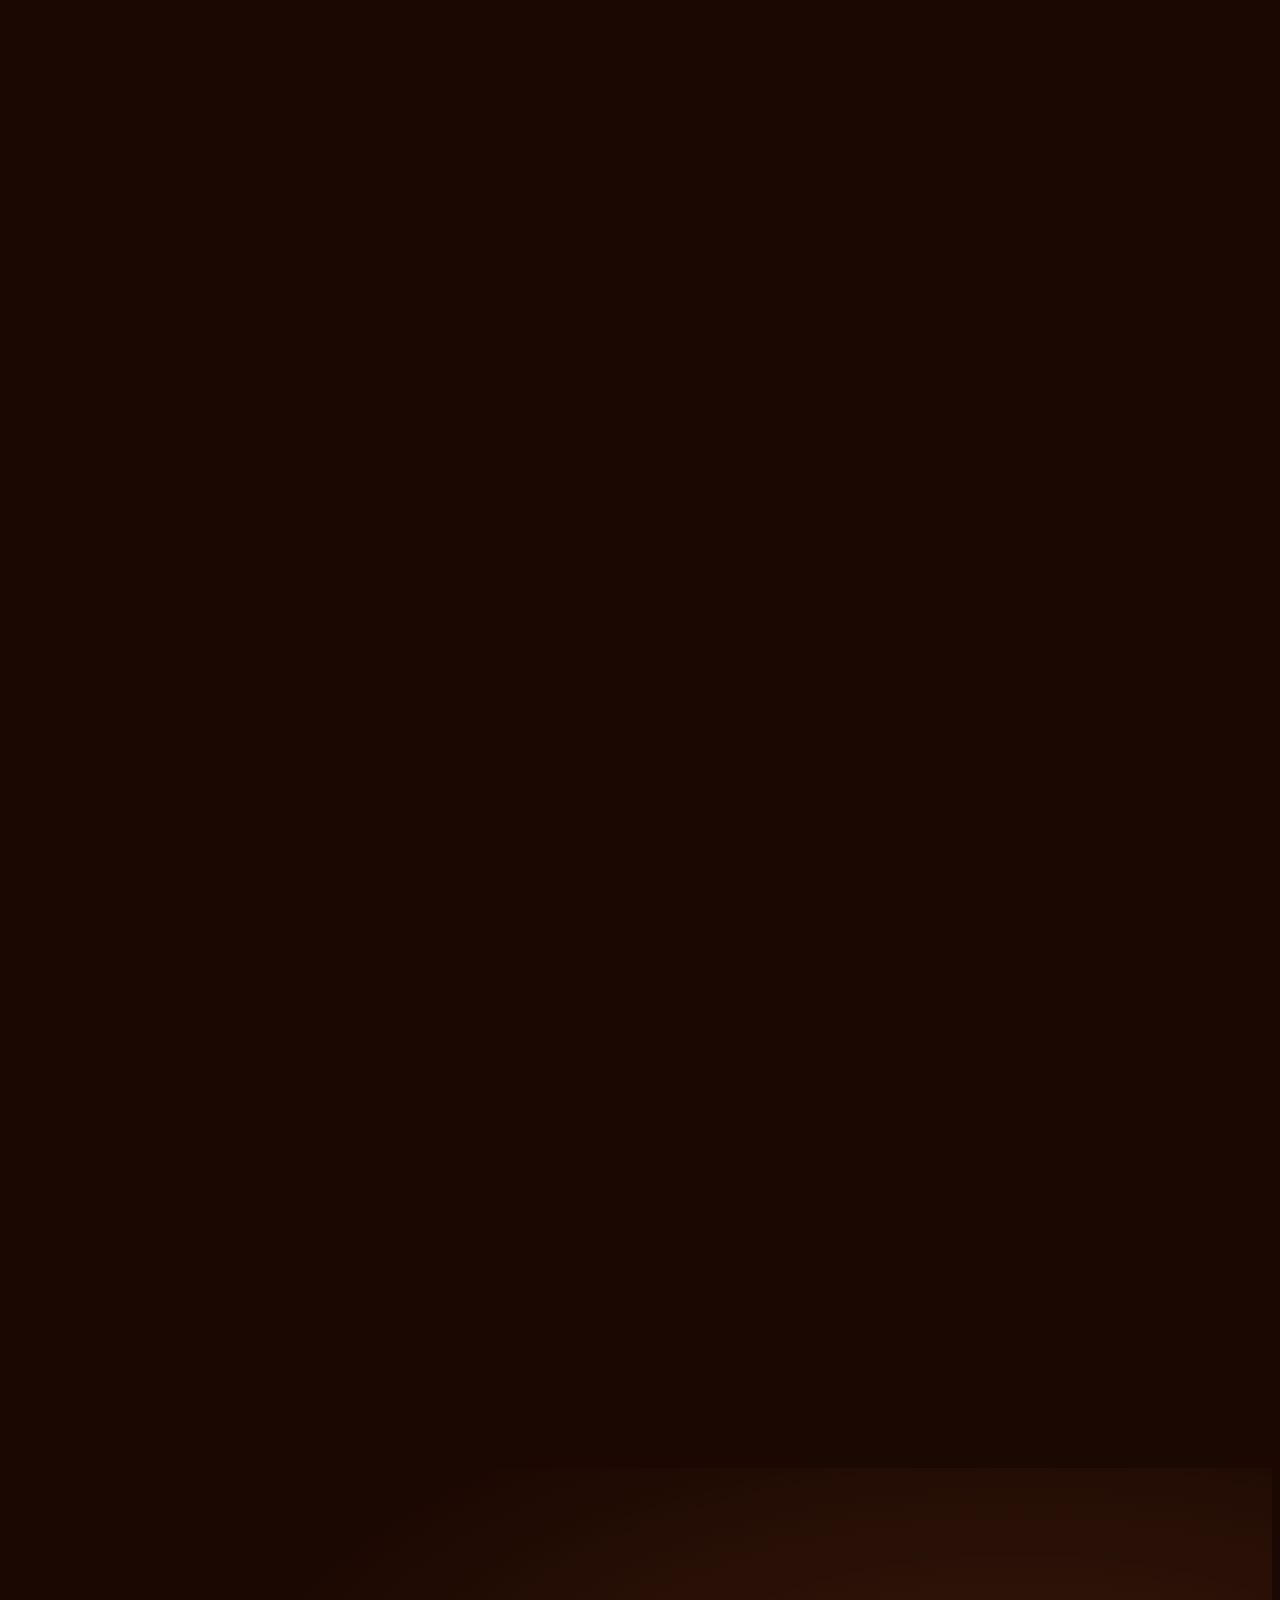
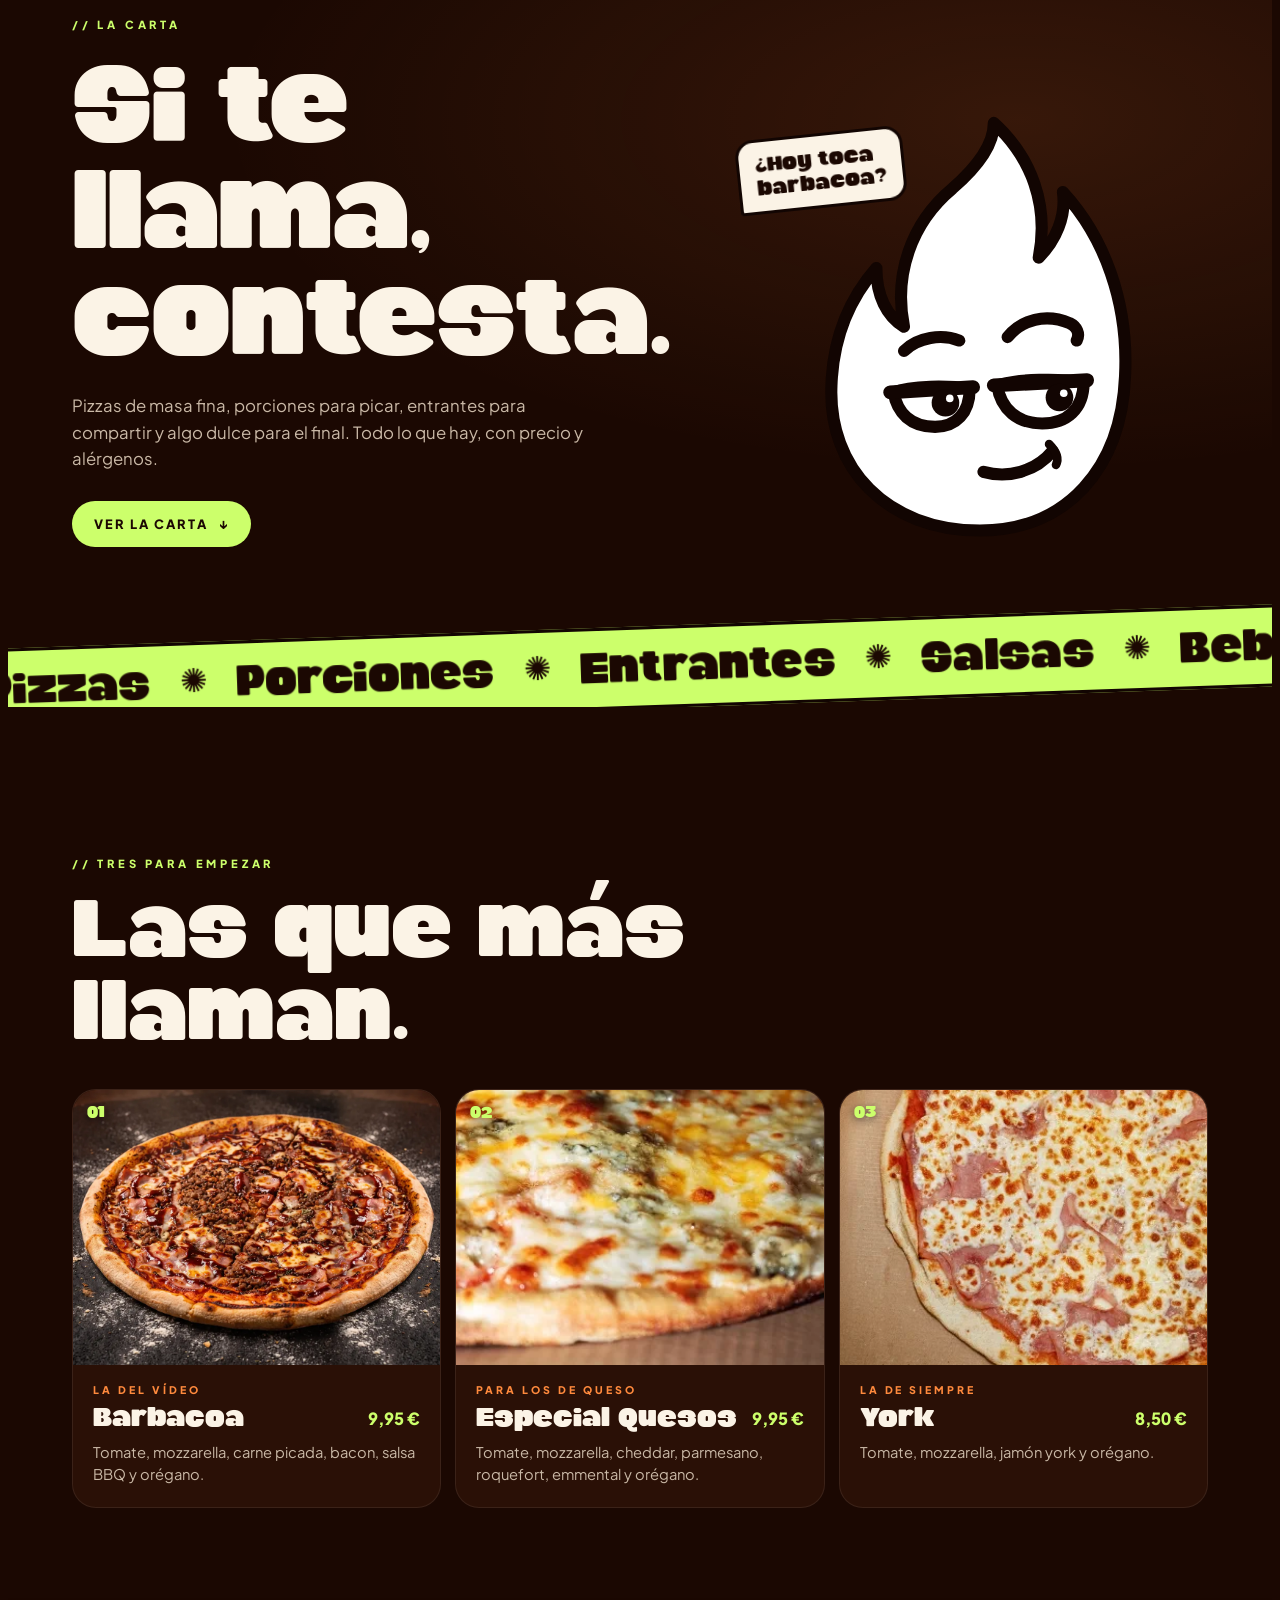
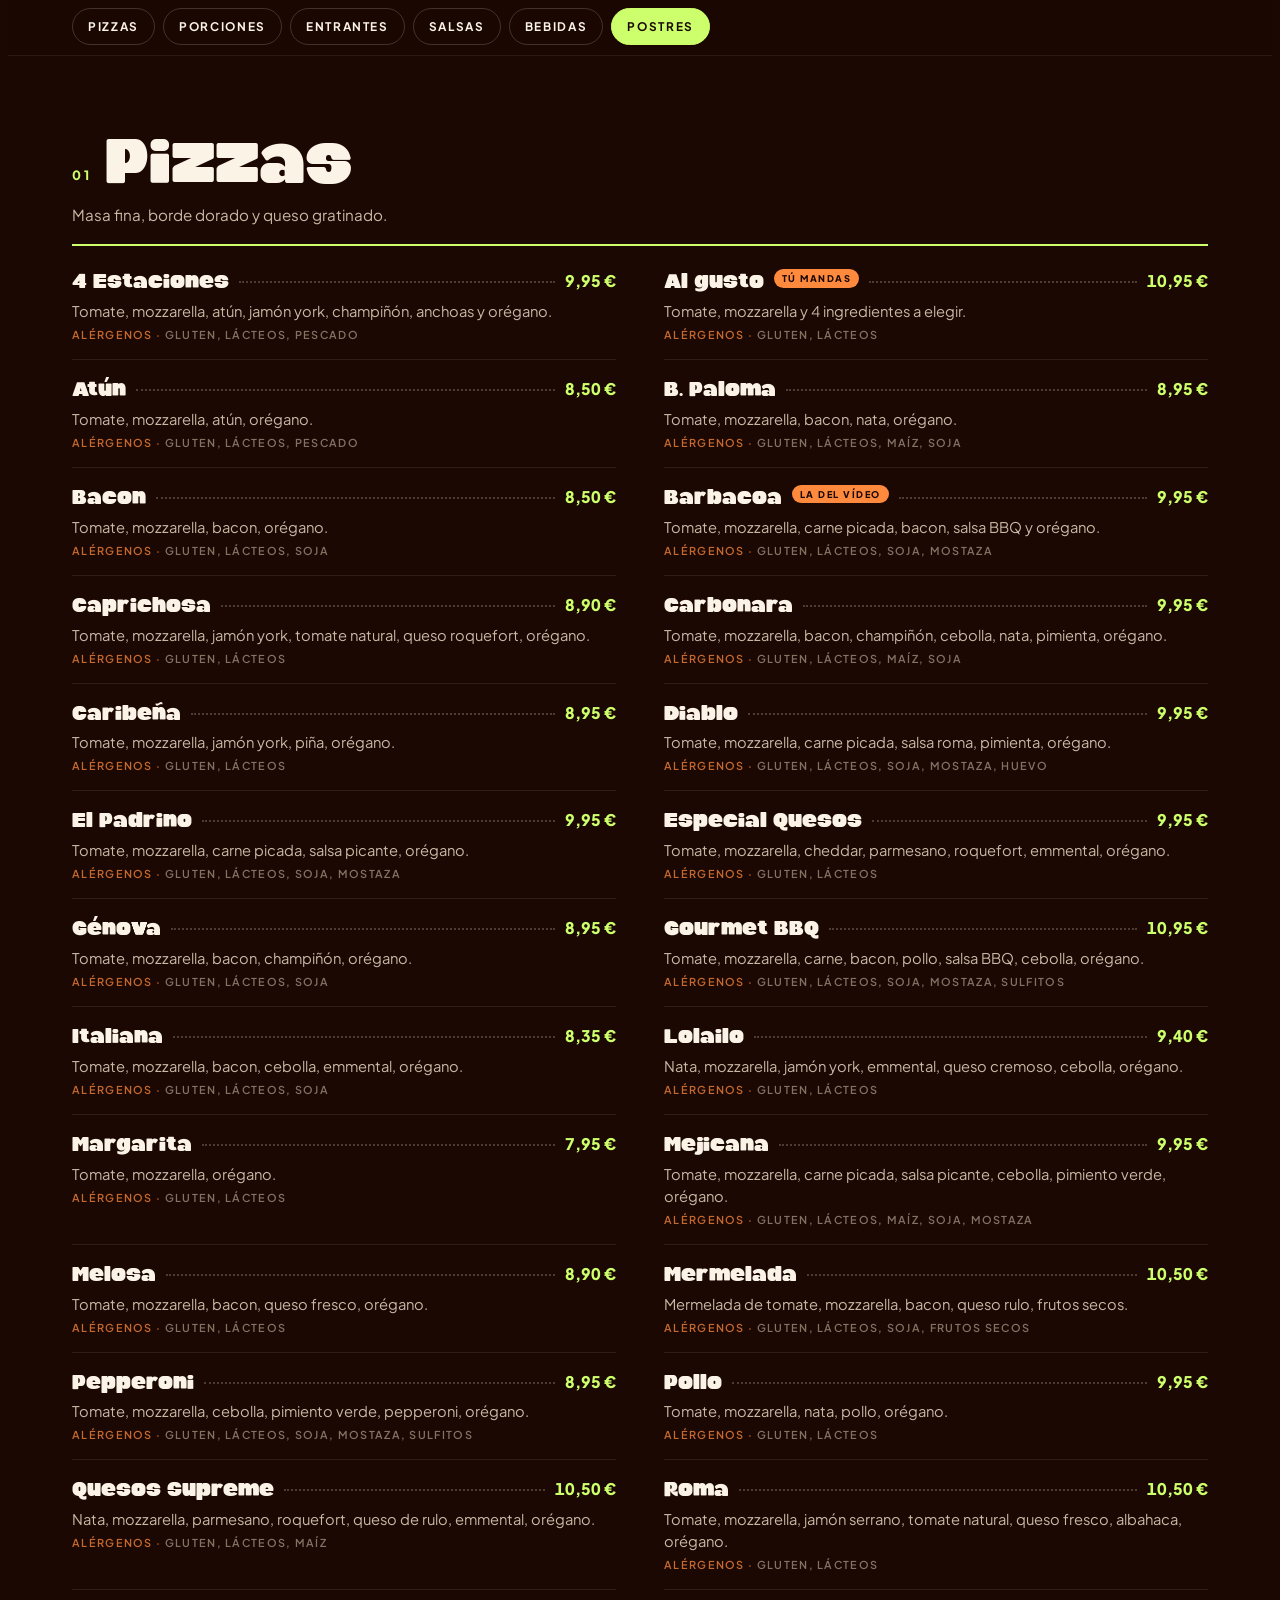
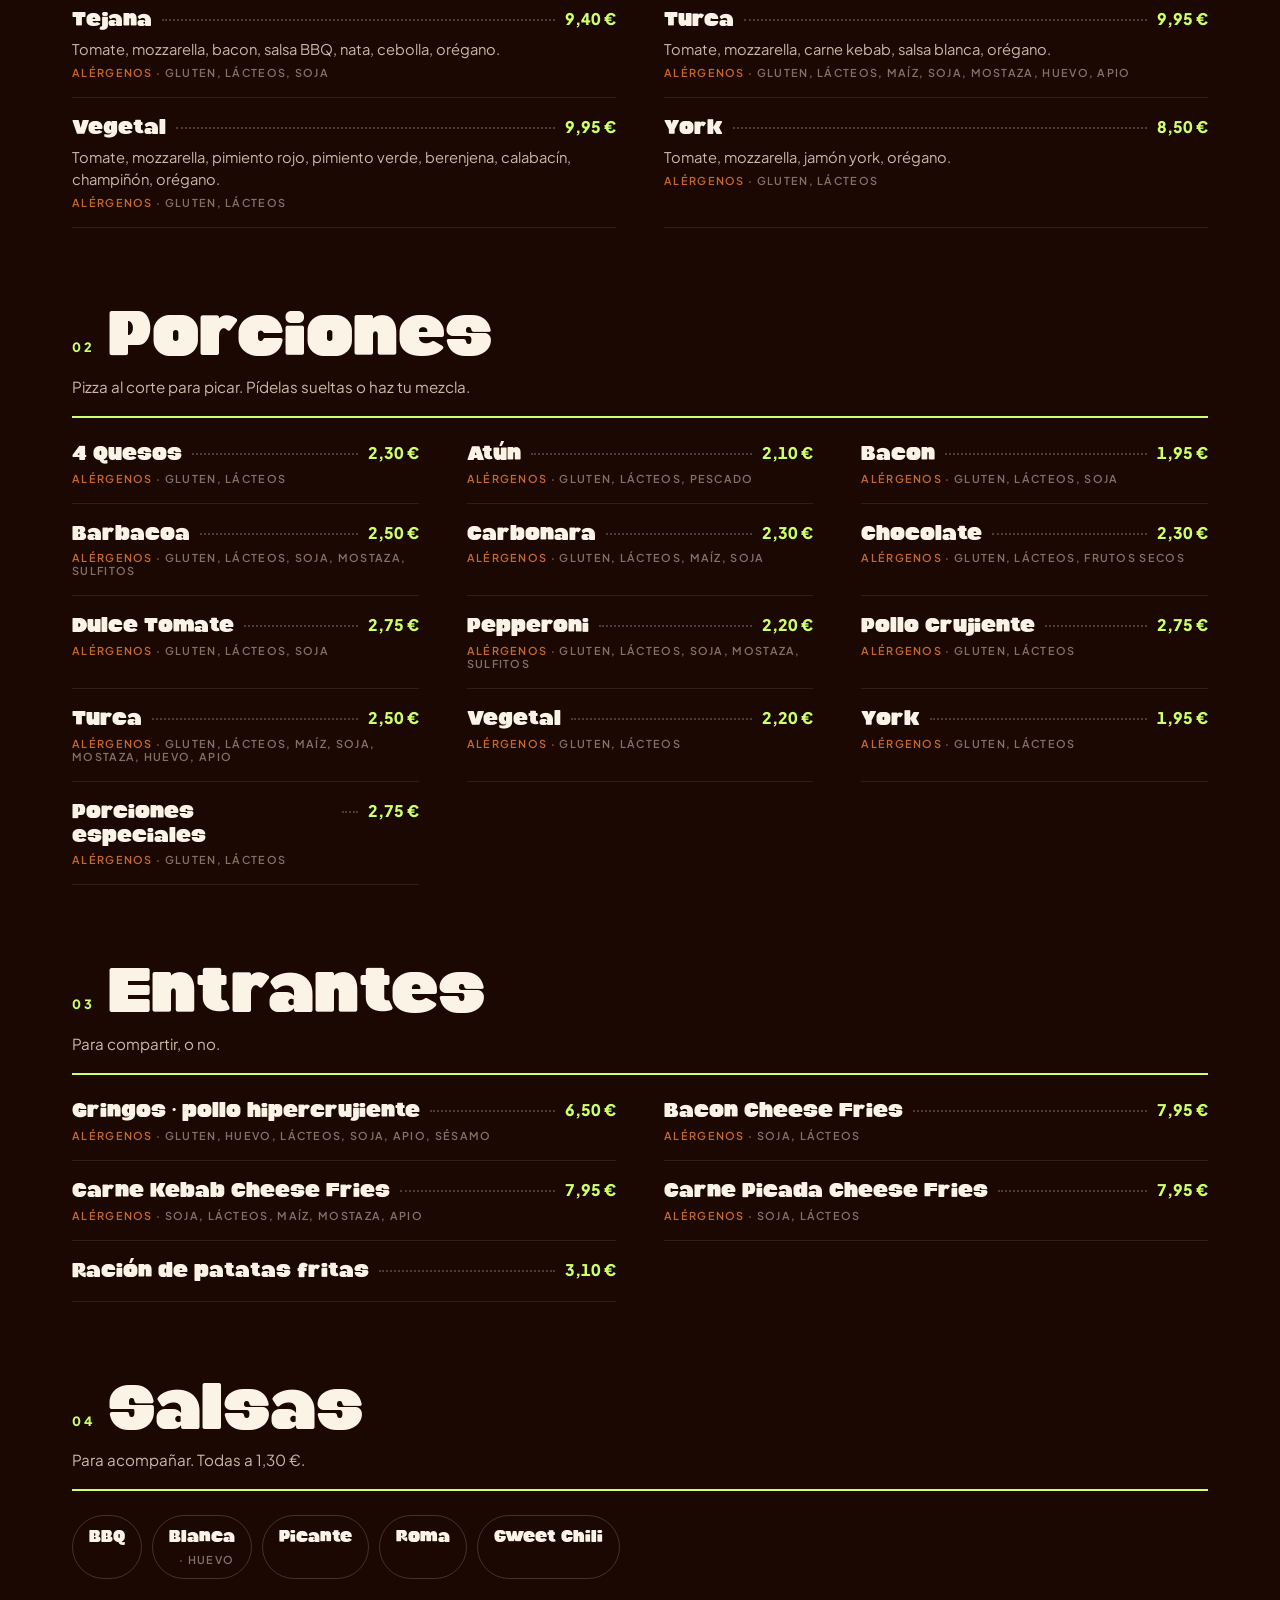
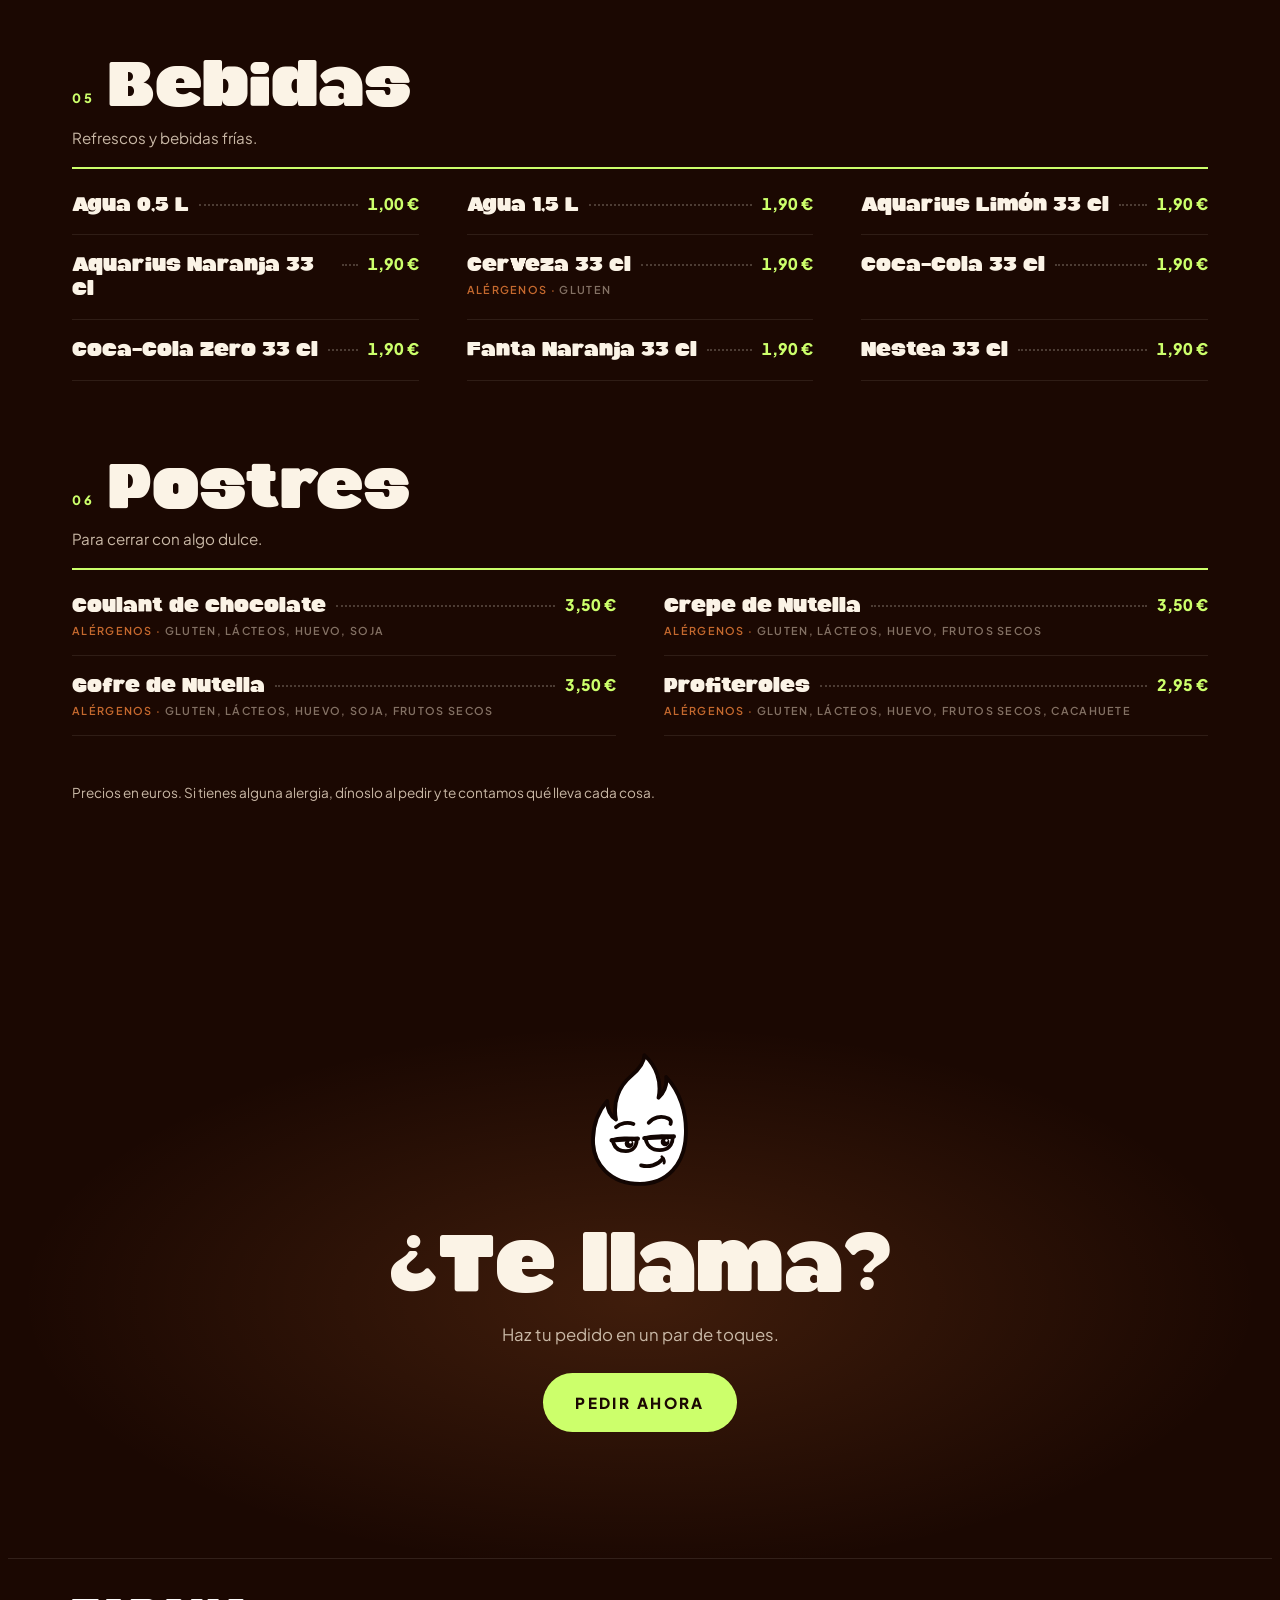
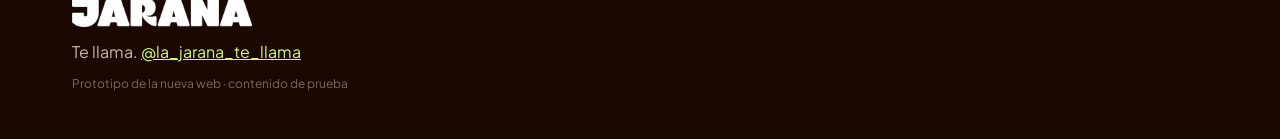
==== commit 3d01c122: "Hero más nítido y fluido; botón Pedir conectado a FoodBooking - Fotogramas reescalados con Real-ESRG" ====
--- a/index.html
+++ b/index.html
@@ -201,6 +201,28 @@
   .card:hover .ph img{transform:none}
 }
 
+
+/* Pedido online (FoodBooking) en ventana */
+.order-modal{padding:0;border:0;background:transparent;max-width:none;max-height:none;width:100%;height:100%;color:var(--cream)}
+.order-modal::backdrop{background:rgba(27,8,2,.88);backdrop-filter:blur(6px);-webkit-backdrop-filter:blur(6px)}
+.order-modal[open]{display:flex;align-items:center;justify-content:center}
+.om-box{display:flex;flex-direction:column;width:min(1100px,calc(100% - 24px));height:min(88vh,900px);height:min(88dvh,900px);background:var(--brown);border:2px solid rgba(204,255,107,.28);border-radius:24px;overflow:hidden;box-shadow:0 30px 90px rgba(0,0,0,.5);animation:omIn .35s cubic-bezier(.2,.8,.2,1)}
+@keyframes omIn{from{opacity:0;transform:translateY(24px) scale(.98)}}
+.om-h{display:flex;align-items:center;justify-content:space-between;gap:12px;padding:12px 14px 12px 18px;border-bottom:1px solid rgba(251,243,230,.1)}
+.om-h p{margin:2px 0 0;font-family:var(--display);font-size:1.3rem}
+.om-h .lbl{font-size:.62rem}
+.om-act{display:flex;gap:8px}
+.om-btn{display:grid;place-items:center;width:42px;height:42px;border-radius:12px;border:1px solid rgba(251,243,230,.14);background:rgba(251,243,230,.06);color:var(--cream);cursor:pointer}
+.om-btn.lime{background:var(--lime);color:var(--brown);border-color:var(--lime)}
+.om-btn svg{width:20px;height:20px;fill:none;stroke:currentColor;stroke-width:2.2;stroke-linecap:round;stroke-linejoin:round}
+.om-frame{position:relative;flex:1;min-height:0;background:#fff}
+.om-frame iframe{position:absolute;inset:0;width:100%;height:100%;border:0}
+.om-load{position:absolute;inset:0;display:grid;place-content:center;justify-items:center;gap:14px;background:var(--brown);color:var(--muted);font-weight:600;transition:opacity .4s}
+.om-load .flame{width:70px;animation:sway 1.6s ease-in-out infinite;transform-origin:50% 95%}
+.om-frame.ok .om-load{opacity:0;pointer-events:none}
+.om-f{margin:0;padding:10px 16px calc(10px + env(safe-area-inset-bottom,0px));font-size:.78rem;color:var(--muted);text-align:center;border-top:1px solid rgba(251,243,230,.1)}
+.om-f a{color:var(--lime)}
+@media (max-width:600px){.om-box{width:100%;height:100%;border-radius:0;border:0}}
 .reveal{transition:opacity .8s cubic-bezier(.22,1,.36,1),transform .8s cubic-bezier(.22,1,.36,1);transition-delay:var(--d,0ms)}
 .reveal.pre{opacity:0;transform:translateY(40px)}
 
@@ -218,13 +240,14 @@
   <nav class="nav" aria-label="Principal">
     <a href="#carta">Carta</a>
     <a class="hide-s" href="#contacto">Contacto</a>
-    <a class="cta" href="#pedir">Pedir</a>
+    <a class="cta" href="https://www.foodbooking.com/ordering/?restaurant_uid=7d2d0ed9-39f6-4627-8ff7-ba20ef5cc52b" target="_blank" rel="noopener" data-pedir>Pedir</a>
   </nav>
 </header>
 
 <main>
   <section class="hero" id="inicio" aria-label="La Jarana te llama">
     <div class="stage">
+      <canvas id="amb" aria-hidden="true"></canvas>
       <canvas id="frame" aria-hidden="true"></canvas>
       <canvas id="embers" aria-hidden="true"></canvas>
       <div class="vig"></div>
@@ -336,11 +359,26 @@
 <circle cx="92.5" cy="163.5" r="2.2" fill="#fff"/><circle cx="158.5" cy="160.5" r="2.2" fill="#fff"/></g></g></svg>
     <h2 id="h-order">¿Te llama?</h2>
     <p>Haz tu pedido en un par de toques.</p>
-    <a class="btn big" href="#pedir">Pedir ahora</a>
+    <a class="btn big" href="https://www.foodbooking.com/ordering/?restaurant_uid=7d2d0ed9-39f6-4627-8ff7-ba20ef5cc52b" target="_blank" rel="noopener" data-pedir>Pedir ahora</a>
   </div>
 </section>
 
 </main>
+<dialog class="order-modal" id="pedidoDlg" aria-labelledby="pedido-t">
+  <div class="om-box">
+    <div class="om-h">
+      <div><span class="lbl">Jarana</span><p id="pedido-t">Haz tu pedido</p></div>
+      <div class="om-act">
+        <a class="om-btn lime" href="https://www.foodbooking.com/ordering/?restaurant_uid=7d2d0ed9-39f6-4627-8ff7-ba20ef5cc52b" target="_blank" rel="noopener" aria-label="Abrir el pedido en una pestaña nueva" title="Abrir en una pestaña nueva"><svg viewBox="0 0 24 24" aria-hidden="true"><path d="M14 4h6v6M20 4l-9 9M18 14v5a1 1 0 0 1-1 1H5a1 1 0 0 1-1-1V7a1 1 0 0 1 1-1h5"/></svg></a>
+        <button class="om-btn" type="button" data-cerrar aria-label="Cerrar"><svg viewBox="0 0 24 24" aria-hidden="true"><path d="M6 6l12 12M18 6L6 18"/></svg></button>
+      </div>
+    </div>
+    <div class="om-frame"><iframe title="Pedido online de La Jarana" allow="geolocation" data-src="https://www.foodbooking.com/ordering/?restaurant_uid=7d2d0ed9-39f6-4627-8ff7-ba20ef5cc52b"></iframe>
+      <div class="om-load"><svg class="flame" viewBox="0 0 220 250" aria-hidden="true"><path fill="#fff" stroke="#120502" stroke-width="7" stroke-linejoin="round" d="M110 240 C56 240 22 204 24 156 C25 126 36 104 50 88 C50 104 56 116 66 122 C60 92 70 62 94 42 C110 28 118 16 118 4 C140 24 150 52 144 82 C154 72 160 58 158 44 C182 70 196 108 194 150 C192 204 160 240 110 240 Z"/></svg>Cargando la carta…</div>
+    </div>
+    <p class="om-f">Pedidos gestionados por FoodBooking. ¿No carga? <a href="https://www.foodbooking.com/ordering/?restaurant_uid=7d2d0ed9-39f6-4627-8ff7-ba20ef5cc52b" target="_blank" rel="noopener">Ábrelo aquí</a>.</p>
+  </div>
+</dialog>
 <footer class="foot" id="contacto">
   <div class="wrap foot-in">
     <img src="assets/logo.png" alt="La Jarana" width="1000" height="155" class="foot-logo" loading="lazy">
@@ -352,16 +390,22 @@
 
 <script>
 (() => {
-  // HD set (full clip resolution) unless the viewer asked to save data or is on a slow connection
+  // Frame set by the pixels the clip will really cover on this screen:
+  // x/ (1218x1674) for large/retina screens, h/ (812x1116) by default, f/ (720x990) when saving data or on 2G/3G
   const conn = navigator.connection || {};
-  const HD = !(conn.saveData || /(^|-)2g|3g/.test(conn.effectiveType || ''));
-  const DIR = HD ? 'h/' : 'f/';
+  const slow = conn.saveData || /(^|-)2g|3g/.test(conn.effectiveType || '');
+  const portrait0 = innerWidth / innerHeight < 0.9;
+  const needPx = Math.min(innerWidth * 1116 / ((portrait0 ? 0.84 : 1) * 812), innerHeight / (portrait0 ? 0.80 : 0.86)) * Math.min(devicePixelRatio || 1, 2);
+  const SET = slow ? ['f/', 720, 990] : (needPx > 1250 && (navigator.deviceMemory || 8) >= 8) ? ['x/', 1218, 1674] : ['h/', 812, 1116];
+  const DIR = SET[0];
   const N = 145, SRC = i => DIR + String(i).padStart(3, '0') + '.webp';
-  const FW = HD ? 812 : 720, FH = HD ? 1116 : 990;
+  const FW = SET[1], FH = SET[2];
   const reduce = matchMedia('(prefers-reduced-motion: reduce)').matches;
 
   const hero = document.querySelector('.hero');
-  const cv = document.getElementById('frame'), ctx = cv.getContext('2d', { alpha: false });
+  const cv = document.getElementById('frame'), ctx = cv.getContext('2d');
+  // ambient light lives on its own low-res layer (it is a blur anyway), so a scroll step only repaints the clip itself
+  const av = document.getElementById('amb'), actx = av.getContext('2d', { alpha: false }); const AS = 6;
   const ev = document.getElementById('embers'), ectx = ev.getContext('2d');
   const eater = document.getElementById('eater'), title = document.getElementById('title'), hint = document.getElementById('hint'), bar = document.getElementById('bar');
   const mid = document.createElement('canvas'); mid.width = 90; mid.height = 124;
@@ -370,7 +414,8 @@
   const tctx = tiny.getContext('2d');
 
   const frames = new Array(N).fill(null);
-  let W = 0, H = 0, DPR = 1, rect = null, lastDrawn = -1, sideFade = null;
+  let blendOn = true, ema = 1 / 60; // the cross-fade switches itself off on devices that can't hold ~50 fps
+  let W = 0, H = 0, DPR = 1, rect = null, dirty = true, lastPos = -1, ambI = -1, sideFade = null;
 
   // ---- Loading: frame 0 first, then coarse-to-fine so scrubbing works early
   const order = [], seen = new Set();
@@ -381,7 +426,7 @@
     if (cursor >= order.length) return;
     const i = order[cursor++];
     const img = new Image(); img.decoding = 'async'; img.src = SRC(i);
-    const done = bmp => { frames[i] = bmp; if (i === 0 || Math.abs(i - target()) < 3) lastDrawn = -1; loadNext(); };
+    const done = bmp => { frames[i] = bmp; if (i === 0 || Math.abs(i - target()) < 3) { dirty = true; ambI = -1; } loadNext(); };
     img.decode().then(() => ('createImageBitmap' in window ? createImageBitmap(img) : img))
       .then(done, () => done(img.complete ? img : null));
   }
@@ -403,6 +448,7 @@
     cv.width = Math.round(W * DPR); cv.height = Math.round(H * DPR);
     ev.width = Math.round(W * DPR); ev.height = Math.round(H * DPR);
     ctx.setTransform(DPR, 0, 0, DPR, 0, 0); ectx.setTransform(DPR, 0, 0, DPR, 0, 0);
+    av.width = Math.ceil(W / AS); av.height = Math.ceil(H / AS); actx.setTransform(1 / AS, 0, 0, 1 / AS, 0, 0); ambI = -1;
     const portrait = W / H < 0.9;
     // visible region of the clip we want to guarantee
     const vx = portrait ? 0.84 : 1.0, vy = portrait ? 0.80 : 0.86;
@@ -414,28 +460,36 @@
     rect = { x: Math.max(x, (W - dw) / 2 > 0 ? Math.min(x, W - dw) : (W - dw) / 2), y: dy, w: dw, h: dh };
     sideFade = null;
     if (!portrait) {
-      const g = ctx.createLinearGradient(0, 0, W, 0);
+      const g = actx.createLinearGradient(0, 0, W, 0);
       const l = Math.max(rect.x / W, 0), r = Math.min((rect.x + dw) / W, 1);
       g.addColorStop(0, 'rgba(27,8,2,0.7)'); g.addColorStop(l, 'rgba(27,8,2,0.15)');
       g.addColorStop(r, 'rgba(27,8,2,0.15)'); g.addColorStop(1, 'rgba(27,8,2,0.7)');
       sideFade = g;
     }
-    lastDrawn = -1;
+    dirty = true;
     initEmbers();
   }
 
-  function drawFrame(i) {
+  // pos is fractional: frame i plus a cross-fade into i+1, so the clip moves continuously between frames
+  function drawFrame(pos) {
+    const i = Math.min(Math.floor(pos), N - 1), t = pos - i;
     const f = nearest(i); if (!f) return;
-    // ambient: same frame, blurred by down/up-scaling, darkened
-    mctx.imageSmoothingQuality = 'high'; mctx.clearRect(0, 0, mid.width, mid.height); mctx.drawImage(f, 0, 0, mid.width, mid.height);
-    tctx.imageSmoothingQuality = 'high'; tctx.clearRect(0, 0, tiny.width, tiny.height); tctx.drawImage(mid, 0, 0, tiny.width, tiny.height);
-    const cs = Math.max(W / tiny.width, H / tiny.height) * 1.08;
-    ctx.imageSmoothingEnabled = true; ctx.imageSmoothingQuality = 'low';
-    ctx.drawImage(tiny, (W - tiny.width * cs) / 2, (H - tiny.height * cs) / 2, tiny.width * cs, tiny.height * cs);
-    ctx.fillStyle = 'rgba(27,8,2,0.58)'; ctx.fillRect(0, 0, W, H);
-    if (sideFade) { ctx.fillStyle = sideFade; ctx.fillRect(0, 0, W, H); }
+    const g = blendOn && t > 0.02 && i + 1 < N ? frames[i + 1] : null;
+    // ambient: same frame, blurred by down/up-scaling, darkened (only rebuilt when the base frame changes)
+    if (ambI !== i) {
+      ambI = frames[i] ? i : -1;
+      mctx.imageSmoothingQuality = 'high'; mctx.clearRect(0, 0, mid.width, mid.height); mctx.drawImage(f, 0, 0, mid.width, mid.height);
+      tctx.imageSmoothingQuality = 'high'; tctx.clearRect(0, 0, tiny.width, tiny.height); tctx.drawImage(mid, 0, 0, tiny.width, tiny.height);
+      const cs = Math.max(W / tiny.width, H / tiny.height) * 1.08;
+      actx.imageSmoothingEnabled = true; actx.imageSmoothingQuality = 'low';
+      actx.drawImage(tiny, (W - tiny.width * cs) / 2, (H - tiny.height * cs) / 2, tiny.width * cs, tiny.height * cs);
+      actx.fillStyle = 'rgba(27,8,2,0.58)'; actx.fillRect(0, 0, W, H);
+      if (sideFade) { actx.fillStyle = sideFade; actx.fillRect(0, 0, W, H); }
+    }
+    ctx.clearRect(0, 0, W, H);
     ctx.imageSmoothingQuality = 'high';
     ctx.drawImage(f, rect.x, rect.y, rect.w, rect.h);
+    if (g) { ctx.globalAlpha = t; ctx.drawImage(g, rect.x, rect.y, rect.w, rect.h); ctx.globalAlpha = 1; }
   }
 
   // ---- Embers (light, procedural)
@@ -478,8 +532,13 @@
       const k = reduce ? 1 : 1 - Math.pow(0.85, dt * 60);
       shown += (p - shown) * k;
       if (Math.abs(p - shown) < 0.0005) shown = p;
-      const idx = Math.round(shown * (N - 1));
-      if (idx !== lastDrawn) { drawFrame(idx); if (nearest(idx)) lastDrawn = frames[idx] ? idx : -1; }
+      const pos = shown * (N - 1);
+      if (dirty || Math.abs(pos - lastPos) > 0.01) {
+        if (!dirty) { ema += (dt - ema) * 0.05; if (ema > 1 / 45) blendOn = false; else if (ema < 1 / 55) blendOn = true; }
+        drawFrame(pos); lastPos = pos;
+        const i = Math.floor(pos);
+        dirty = !frames[i] || (pos - i > 0.02 && i + 1 < N && !frames[i + 1]);
+      }
       title.style.transform = `translate3d(0,${(-shown * 7).toFixed(2)}vh,0)`;
       eater.style.transform = `translate3d(0,${(-shown * 12).toFixed(2)}vh,0)`;
       hint.style.opacity = shown > 0.04 ? 0 : 1;
@@ -523,6 +582,22 @@
   }
   if (!reduce) setInterval(() => { flames.forEach(f => { f.classList.add('blink'); setTimeout(() => f.classList.remove('blink'), 200); }); }, 3800);
 
+  // ---- Pedir: FoodBooking (el sistema que ya usa La Jarana) dentro de una ventana; sin JS, el enlace abre pestaña nueva
+  const dlg = document.getElementById('pedidoDlg');
+  if (dlg && dlg.showModal) {
+    const ifr = dlg.querySelector('iframe'), fr = dlg.querySelector('.om-frame');
+    ifr.addEventListener('load', () => { if (ifr.src) fr.classList.add('ok'); });
+    const close = () => dlg.close();
+    document.querySelectorAll('[data-pedir]').forEach(a => a.addEventListener('click', ev => {
+      ev.preventDefault();
+      if (!ifr.src) ifr.src = ifr.dataset.src;
+      dlg.showModal(); document.documentElement.style.overflow = 'hidden';
+    }));
+    dlg.addEventListener('close', () => { document.documentElement.style.overflow = ''; });
+    dlg.querySelector('[data-cerrar]').addEventListener('click', close);
+    dlg.addEventListener('click', ev => { if (ev.target === dlg) close(); });
+  }
+
   let rt; addEventListener('resize', () => { clearTimeout(rt); rt = setTimeout(resize, 120); });
   resize();
   requestAnimationFrame(tick);
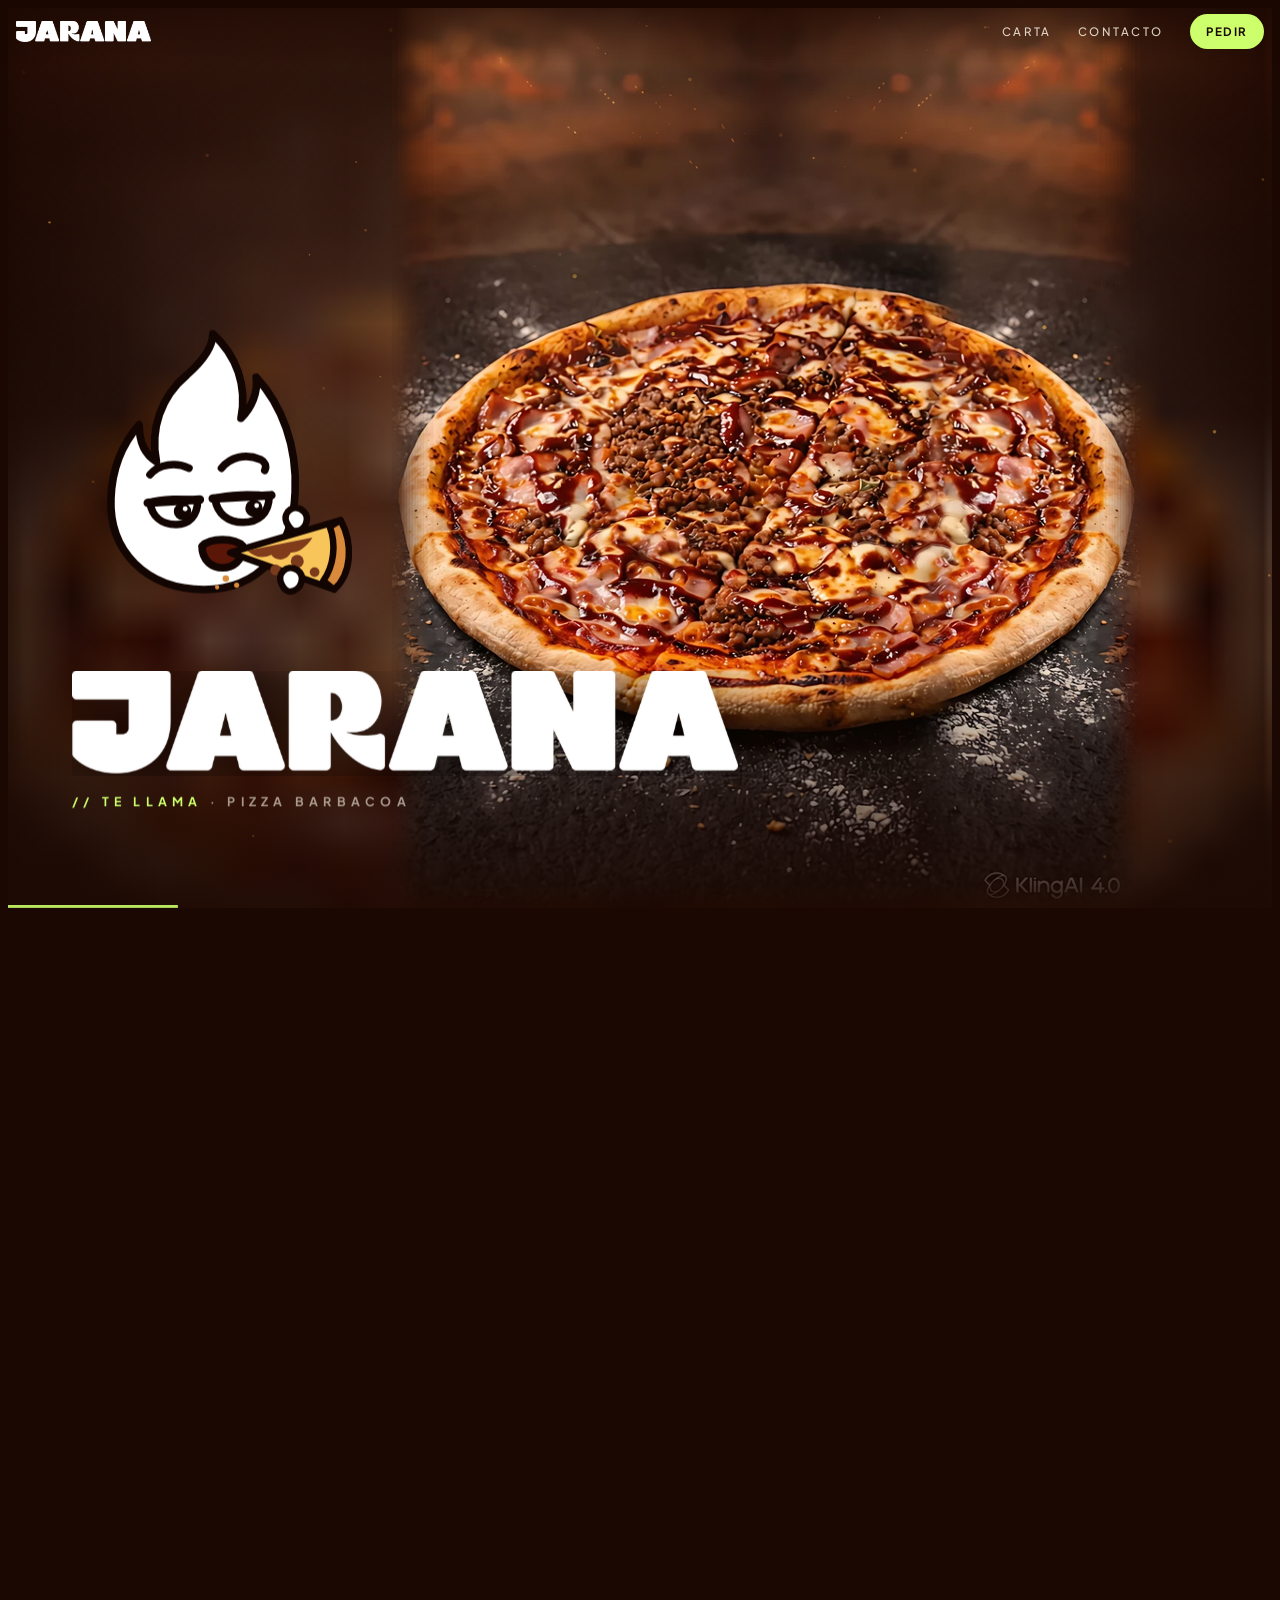
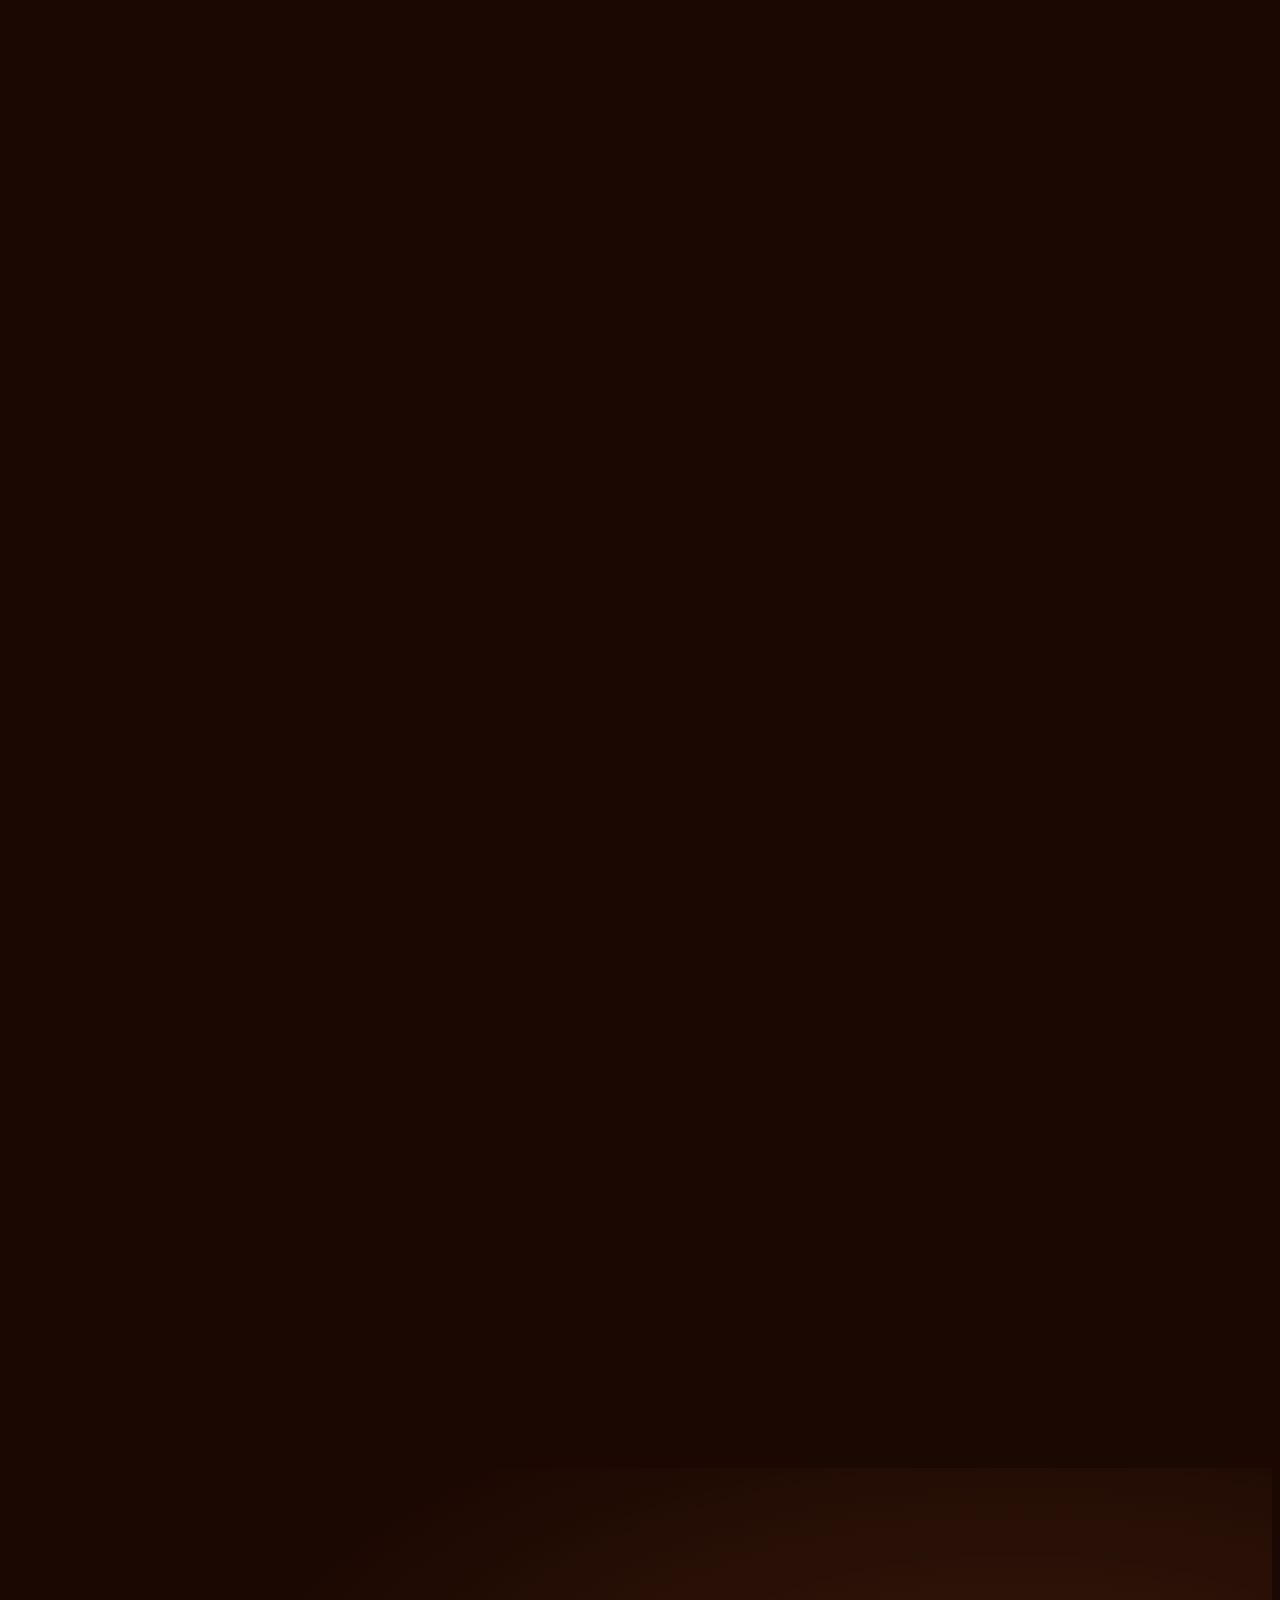
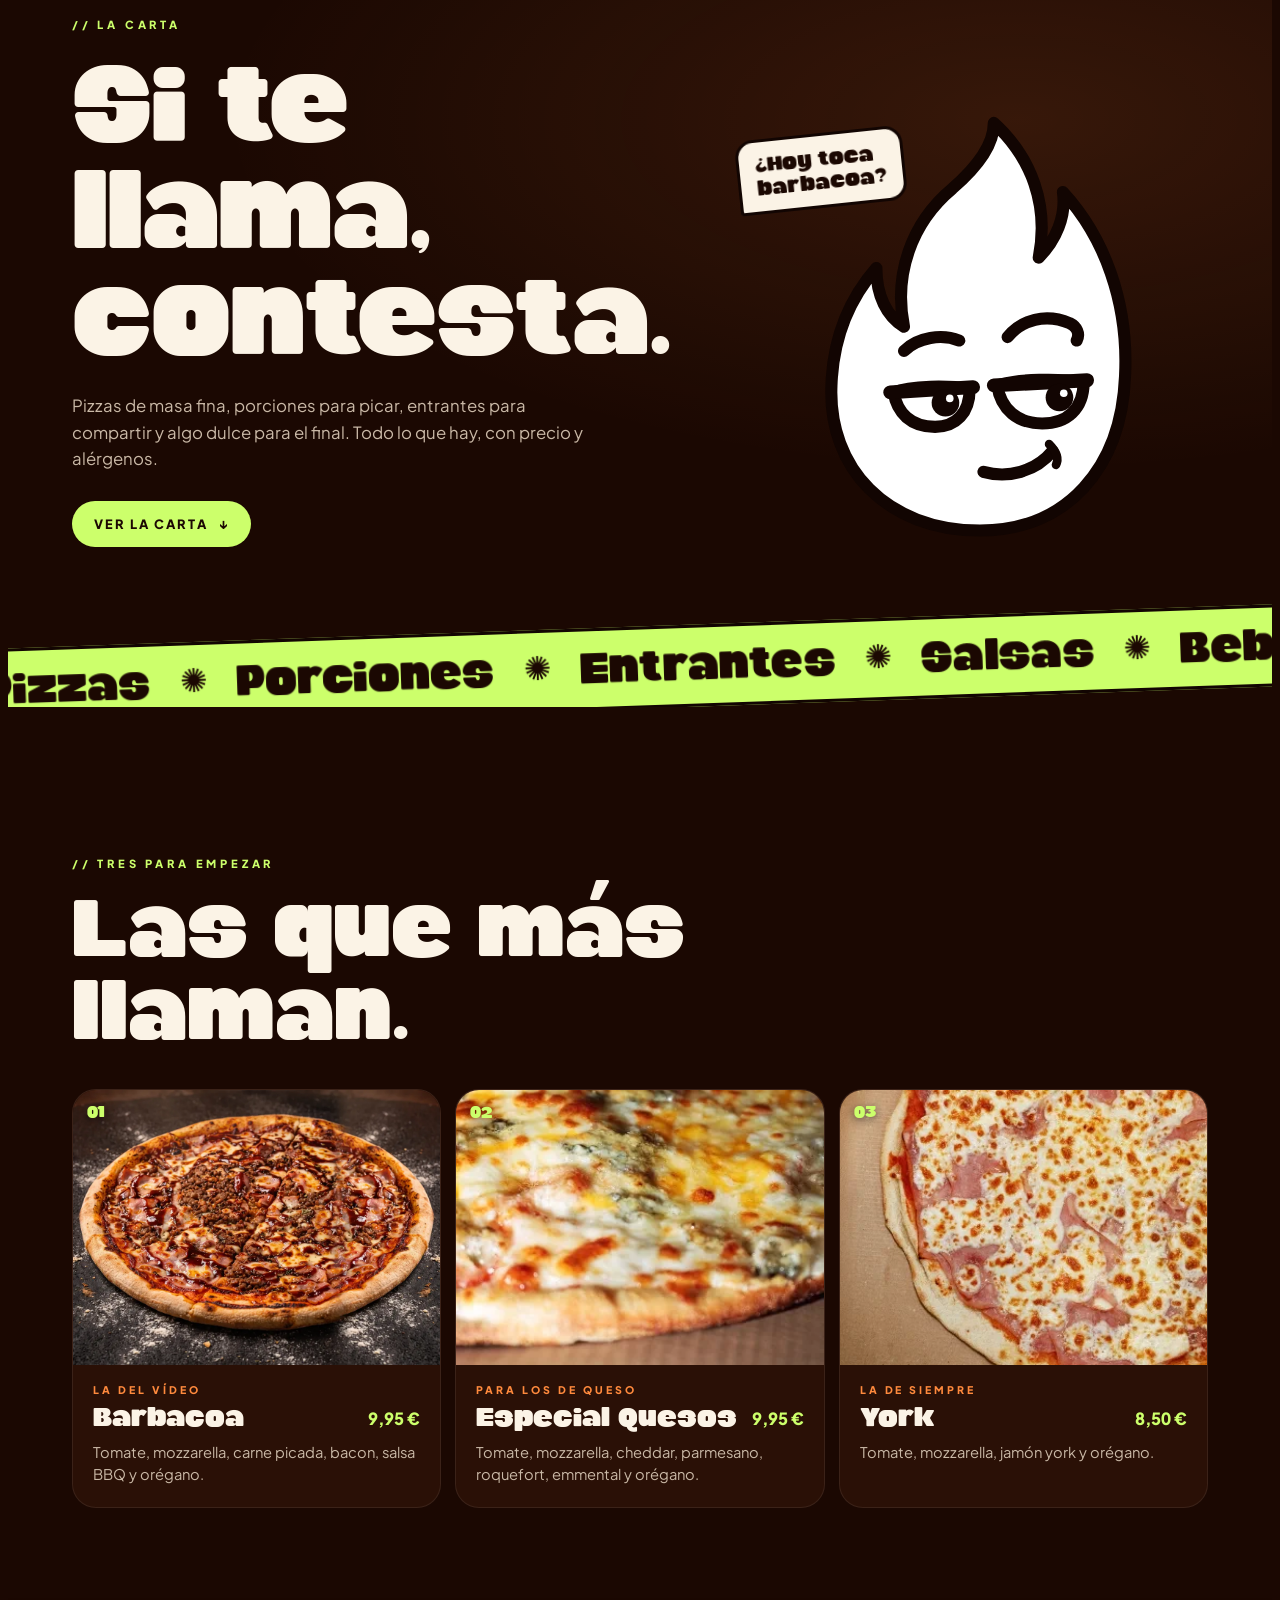
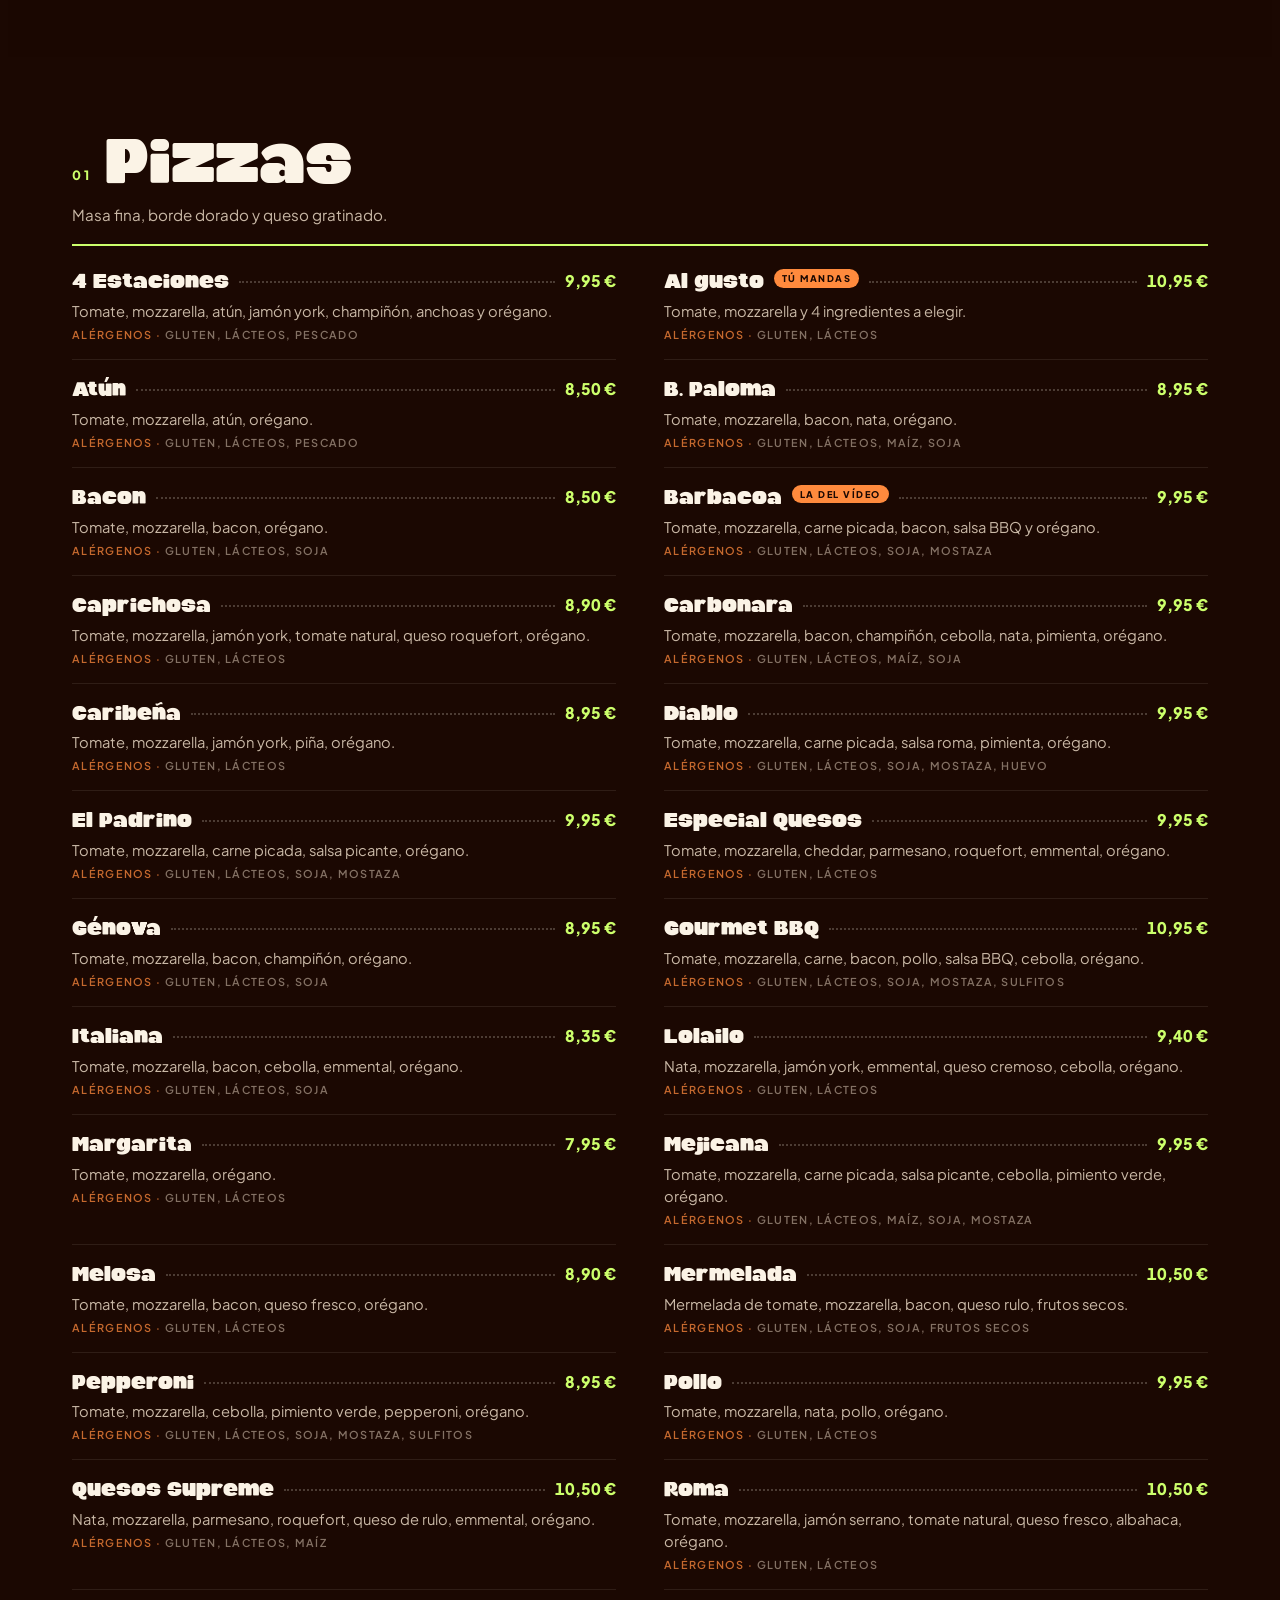
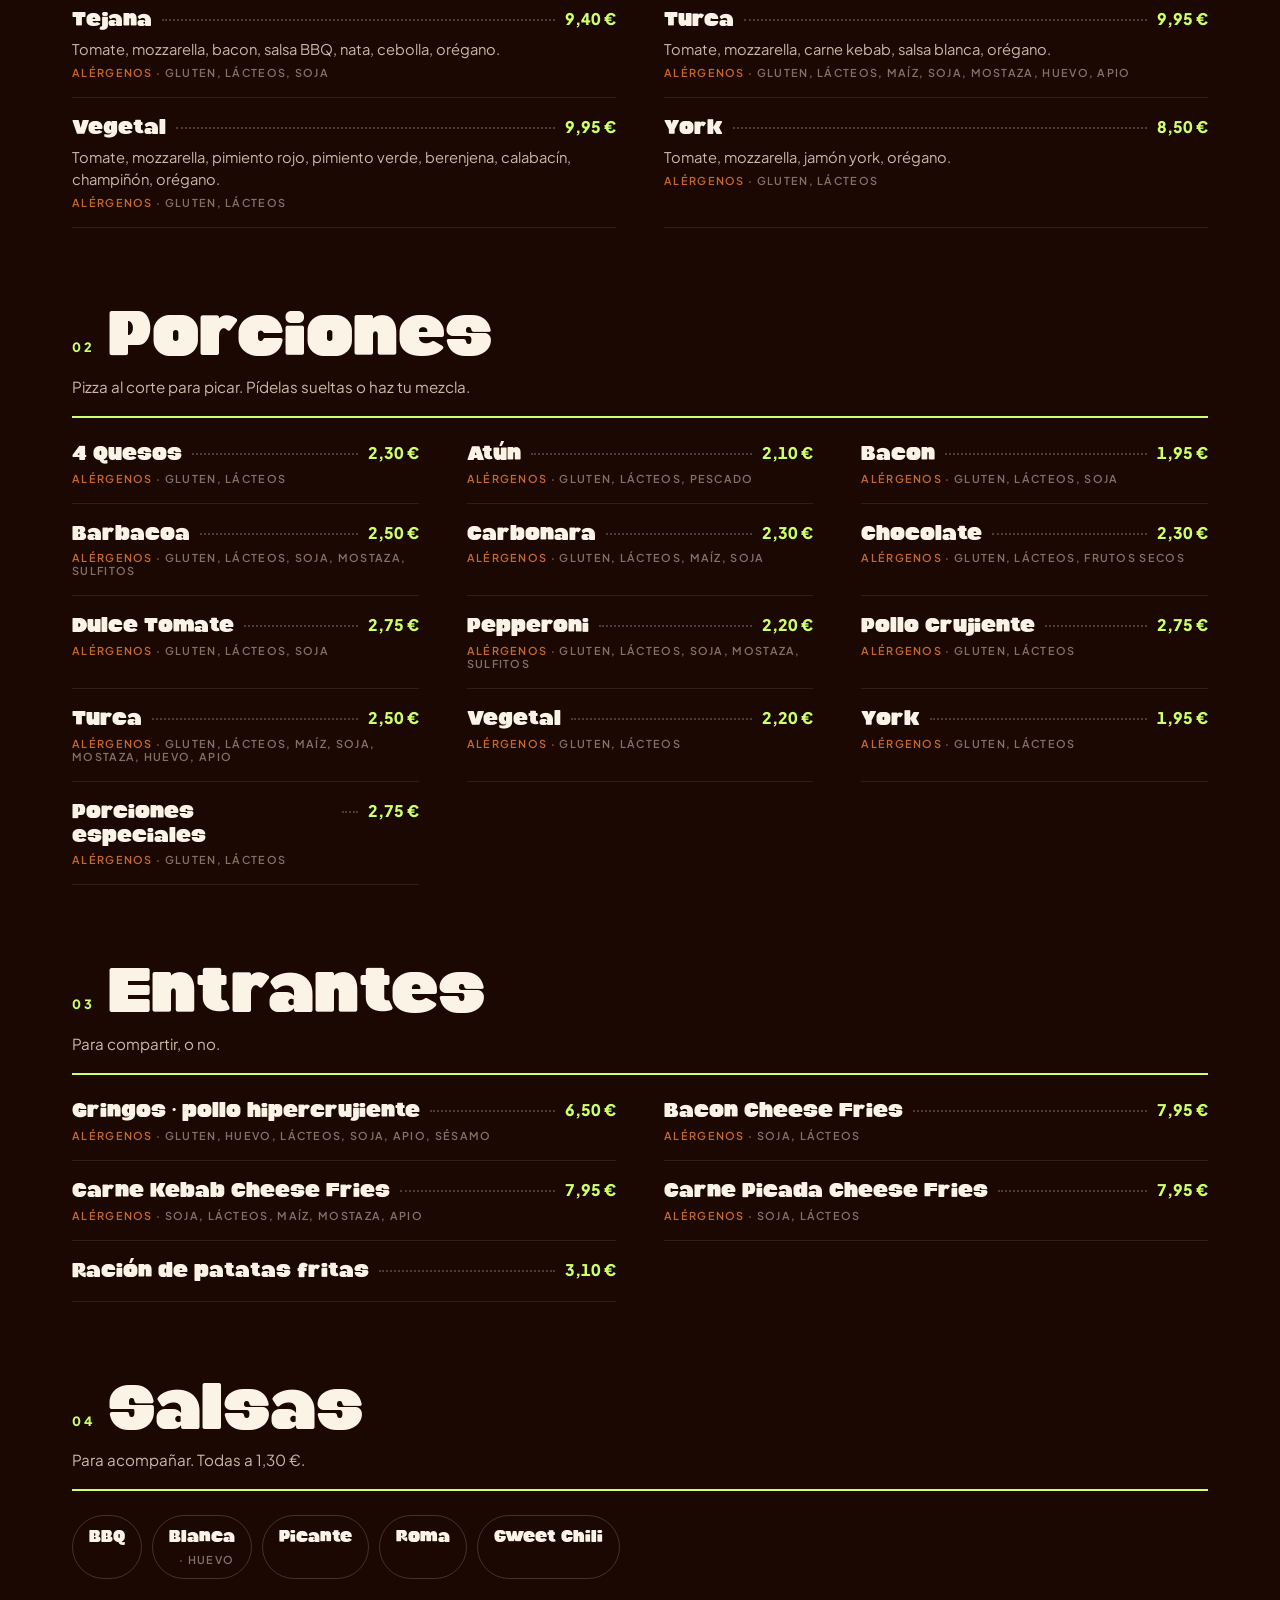
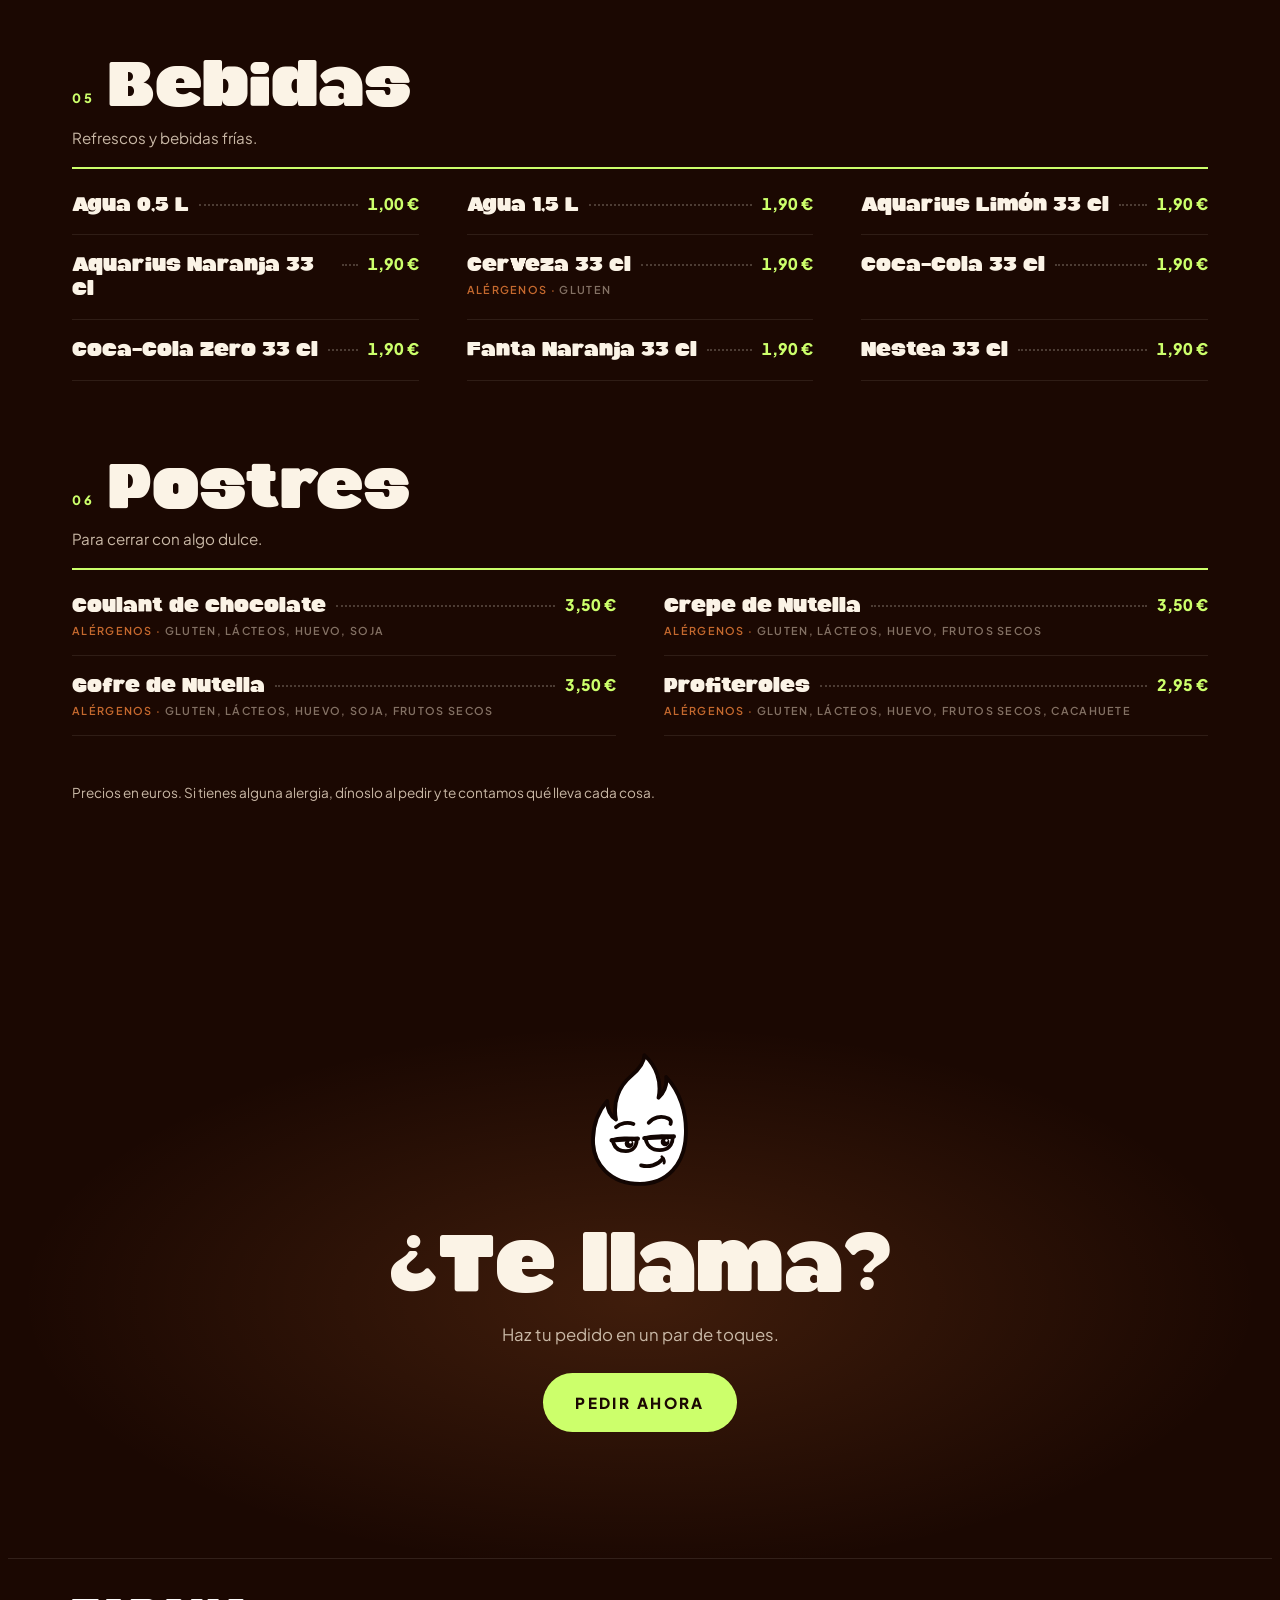
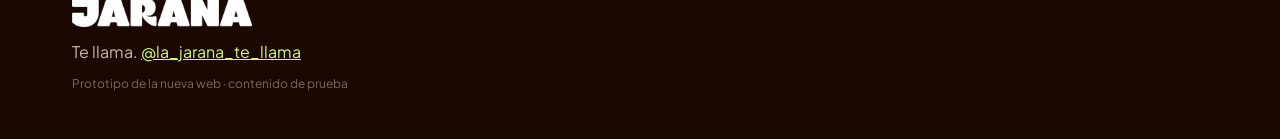
==== commit 0dbaa33b: "Hero: quita la vibración del borde difuminado El fondo difuminado saltaba de golpe en cada cambio de" ====
--- a/index.html
+++ b/index.html
@@ -412,6 +412,19 @@
   const mctx = mid.getContext('2d');
   const tiny = document.createElement('canvas'); tiny.width = 30; tiny.height = 41;
   const tctx = tiny.getContext('2d');
+  // ambient is eased over time towards the current frame instead of jumping, so the soft edge of the clip doesn't flicker
+  const acc = document.createElement('canvas'); acc.width = 30; acc.height = 41;
+  const accx = acc.getContext('2d', { alpha: false });
+  let ambLeft = 0, ambSnap = true;
+  function paintAmb() {
+    accx.globalAlpha = ambSnap ? 1 : 0.12; ambSnap = false;
+    accx.imageSmoothingEnabled = true; accx.drawImage(tiny, 0, 0); accx.globalAlpha = 1;
+    const cs = Math.max(W / acc.width, H / acc.height) * 1.08;
+    actx.imageSmoothingEnabled = true; actx.imageSmoothingQuality = 'low';
+    actx.drawImage(acc, (W - acc.width * cs) / 2, (H - acc.height * cs) / 2, acc.width * cs, acc.height * cs);
+    actx.fillStyle = 'rgba(27,8,2,0.58)'; actx.fillRect(0, 0, W, H);
+    if (sideFade) { actx.fillStyle = sideFade; actx.fillRect(0, 0, W, H); }
+  }
 
   const frames = new Array(N).fill(null);
   let blendOn = true, ema = 1 / 60; // the cross-fade switches itself off on devices that can't hold ~50 fps
@@ -448,7 +461,7 @@
     cv.width = Math.round(W * DPR); cv.height = Math.round(H * DPR);
     ev.width = Math.round(W * DPR); ev.height = Math.round(H * DPR);
     ctx.setTransform(DPR, 0, 0, DPR, 0, 0); ectx.setTransform(DPR, 0, 0, DPR, 0, 0);
-    av.width = Math.ceil(W / AS); av.height = Math.ceil(H / AS); actx.setTransform(1 / AS, 0, 0, 1 / AS, 0, 0); ambI = -1;
+    av.width = Math.ceil(W / AS); av.height = Math.ceil(H / AS); actx.setTransform(1 / AS, 0, 0, 1 / AS, 0, 0); ambI = -1; ambSnap = true;
     const portrait = W / H < 0.9;
     // visible region of the clip we want to guarantee
     const vx = portrait ? 0.84 : 1.0, vy = portrait ? 0.80 : 0.86;
@@ -480,11 +493,7 @@
       ambI = frames[i] ? i : -1;
       mctx.imageSmoothingQuality = 'high'; mctx.clearRect(0, 0, mid.width, mid.height); mctx.drawImage(f, 0, 0, mid.width, mid.height);
       tctx.imageSmoothingQuality = 'high'; tctx.clearRect(0, 0, tiny.width, tiny.height); tctx.drawImage(mid, 0, 0, tiny.width, tiny.height);
-      const cs = Math.max(W / tiny.width, H / tiny.height) * 1.08;
-      actx.imageSmoothingEnabled = true; actx.imageSmoothingQuality = 'low';
-      actx.drawImage(tiny, (W - tiny.width * cs) / 2, (H - tiny.height * cs) / 2, tiny.width * cs, tiny.height * cs);
-      actx.fillStyle = 'rgba(27,8,2,0.58)'; actx.fillRect(0, 0, W, H);
-      if (sideFade) { actx.fillStyle = sideFade; actx.fillRect(0, 0, W, H); }
+      ambLeft = 40;
     }
     ctx.clearRect(0, 0, W, H);
     ctx.imageSmoothingQuality = 'high';
@@ -543,6 +552,7 @@
       eater.style.transform = `translate3d(0,${(-shown * 12).toFixed(2)}vh,0)`;
       hint.style.opacity = shown > 0.04 ? 0 : 1;
       bar.style.transform = `scaleX(${shown.toFixed(4)})`;
+      if (ambLeft > 0) { ambLeft--; paintAmb(); }
       if (embers.length) drawEmbers(dt, now / 1000, shown);
     }
     requestAnimationFrame(tick);
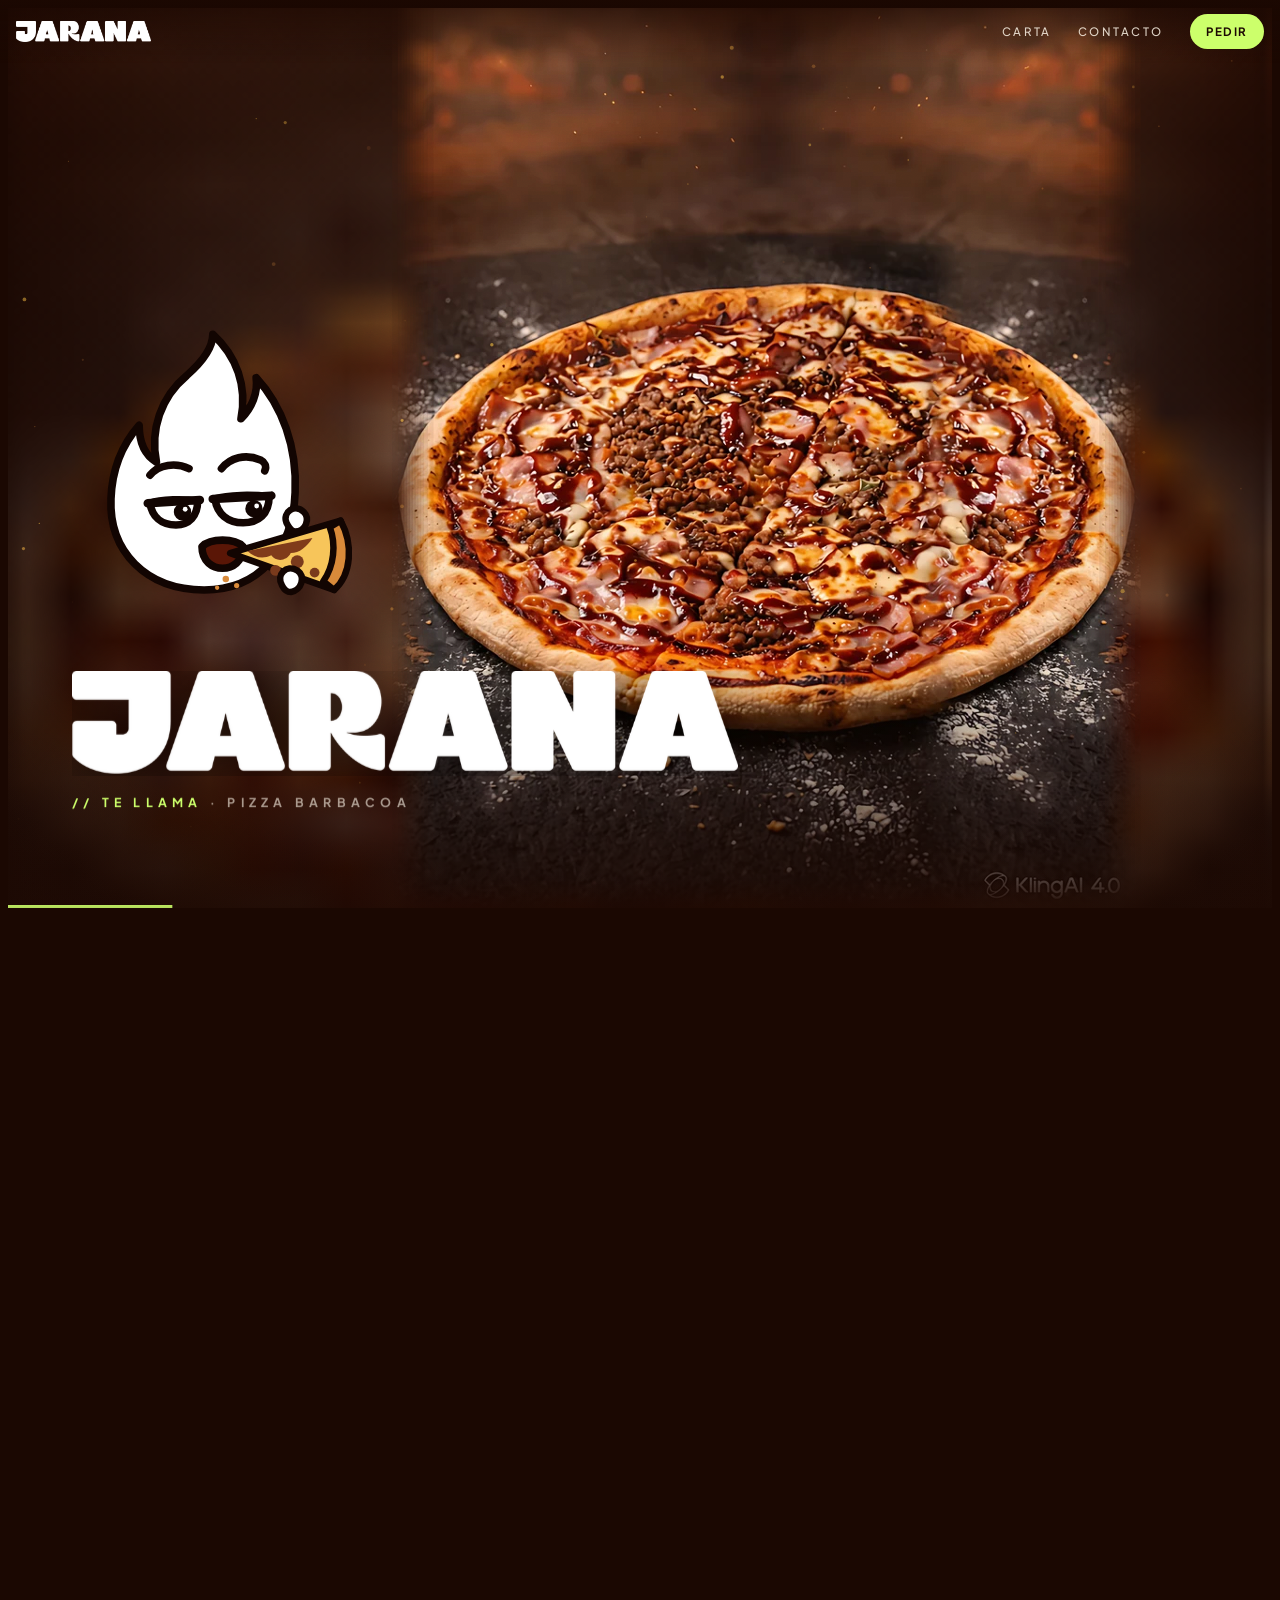
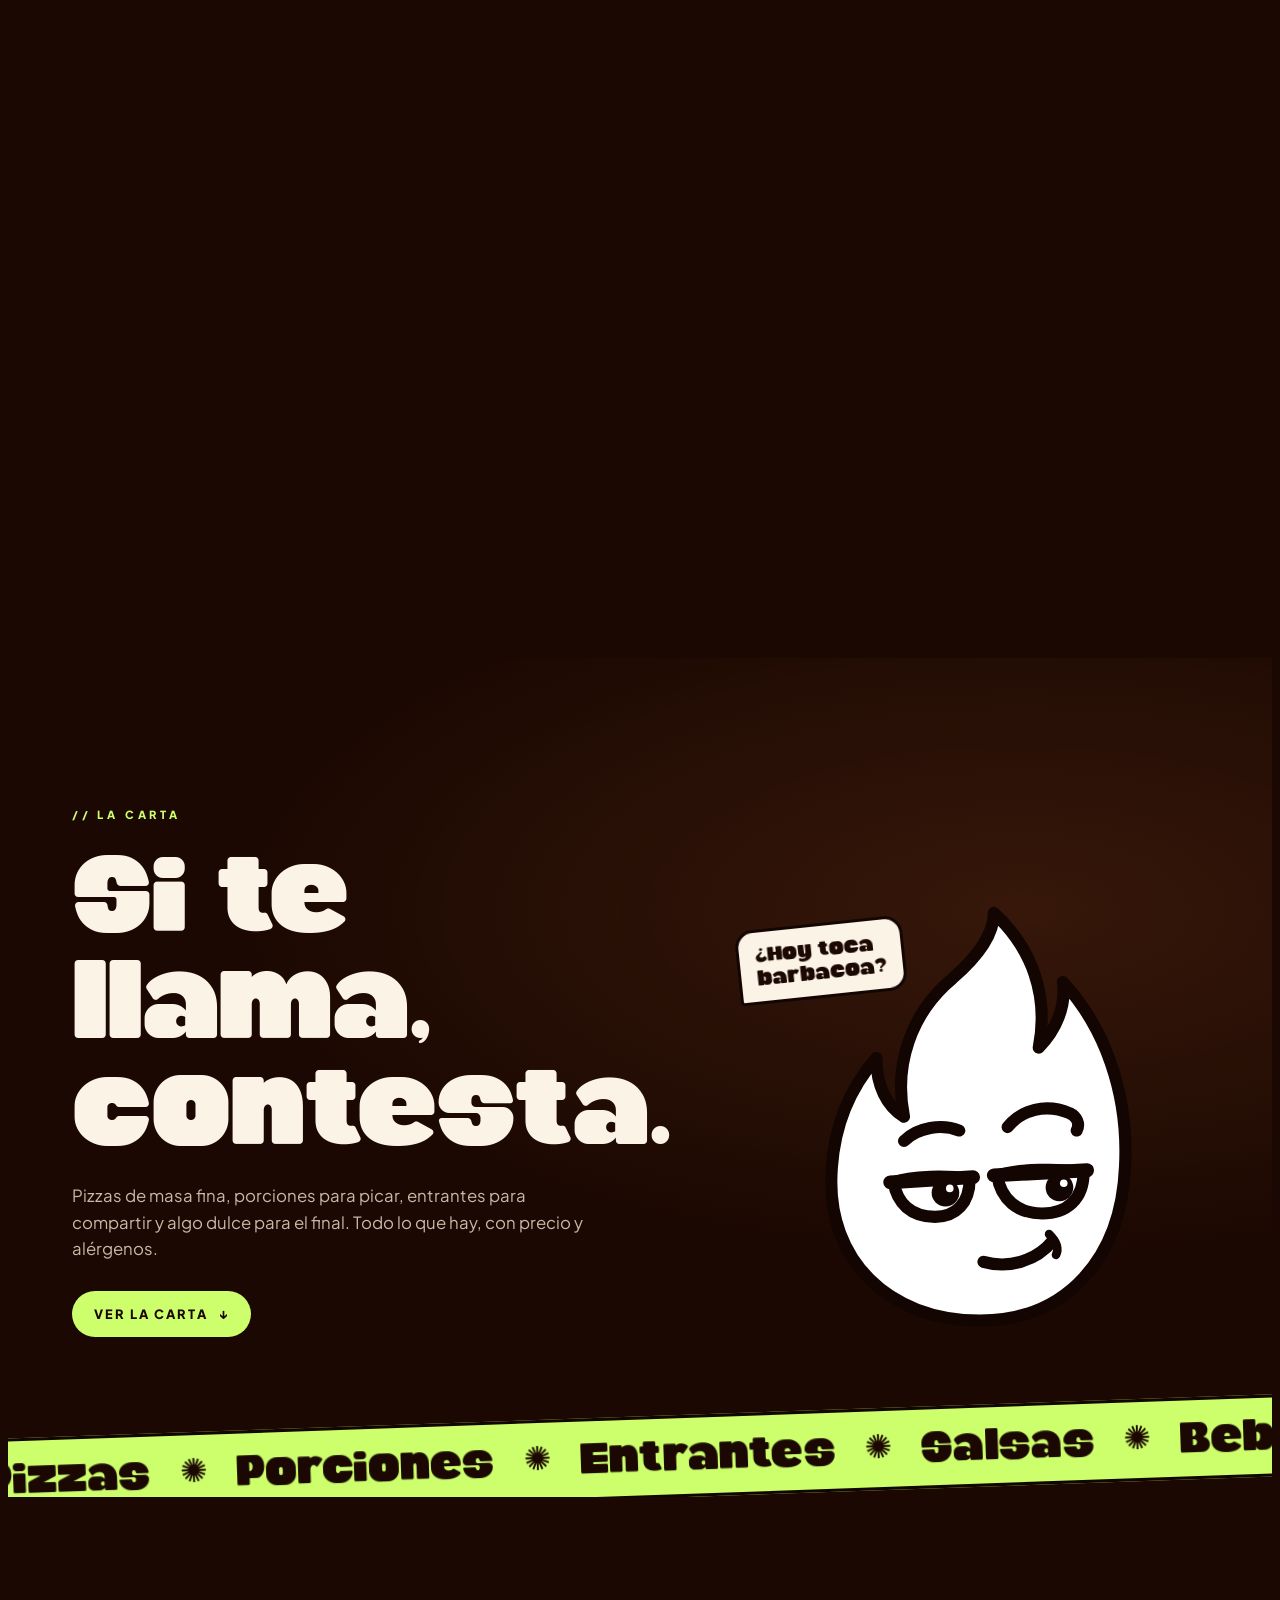
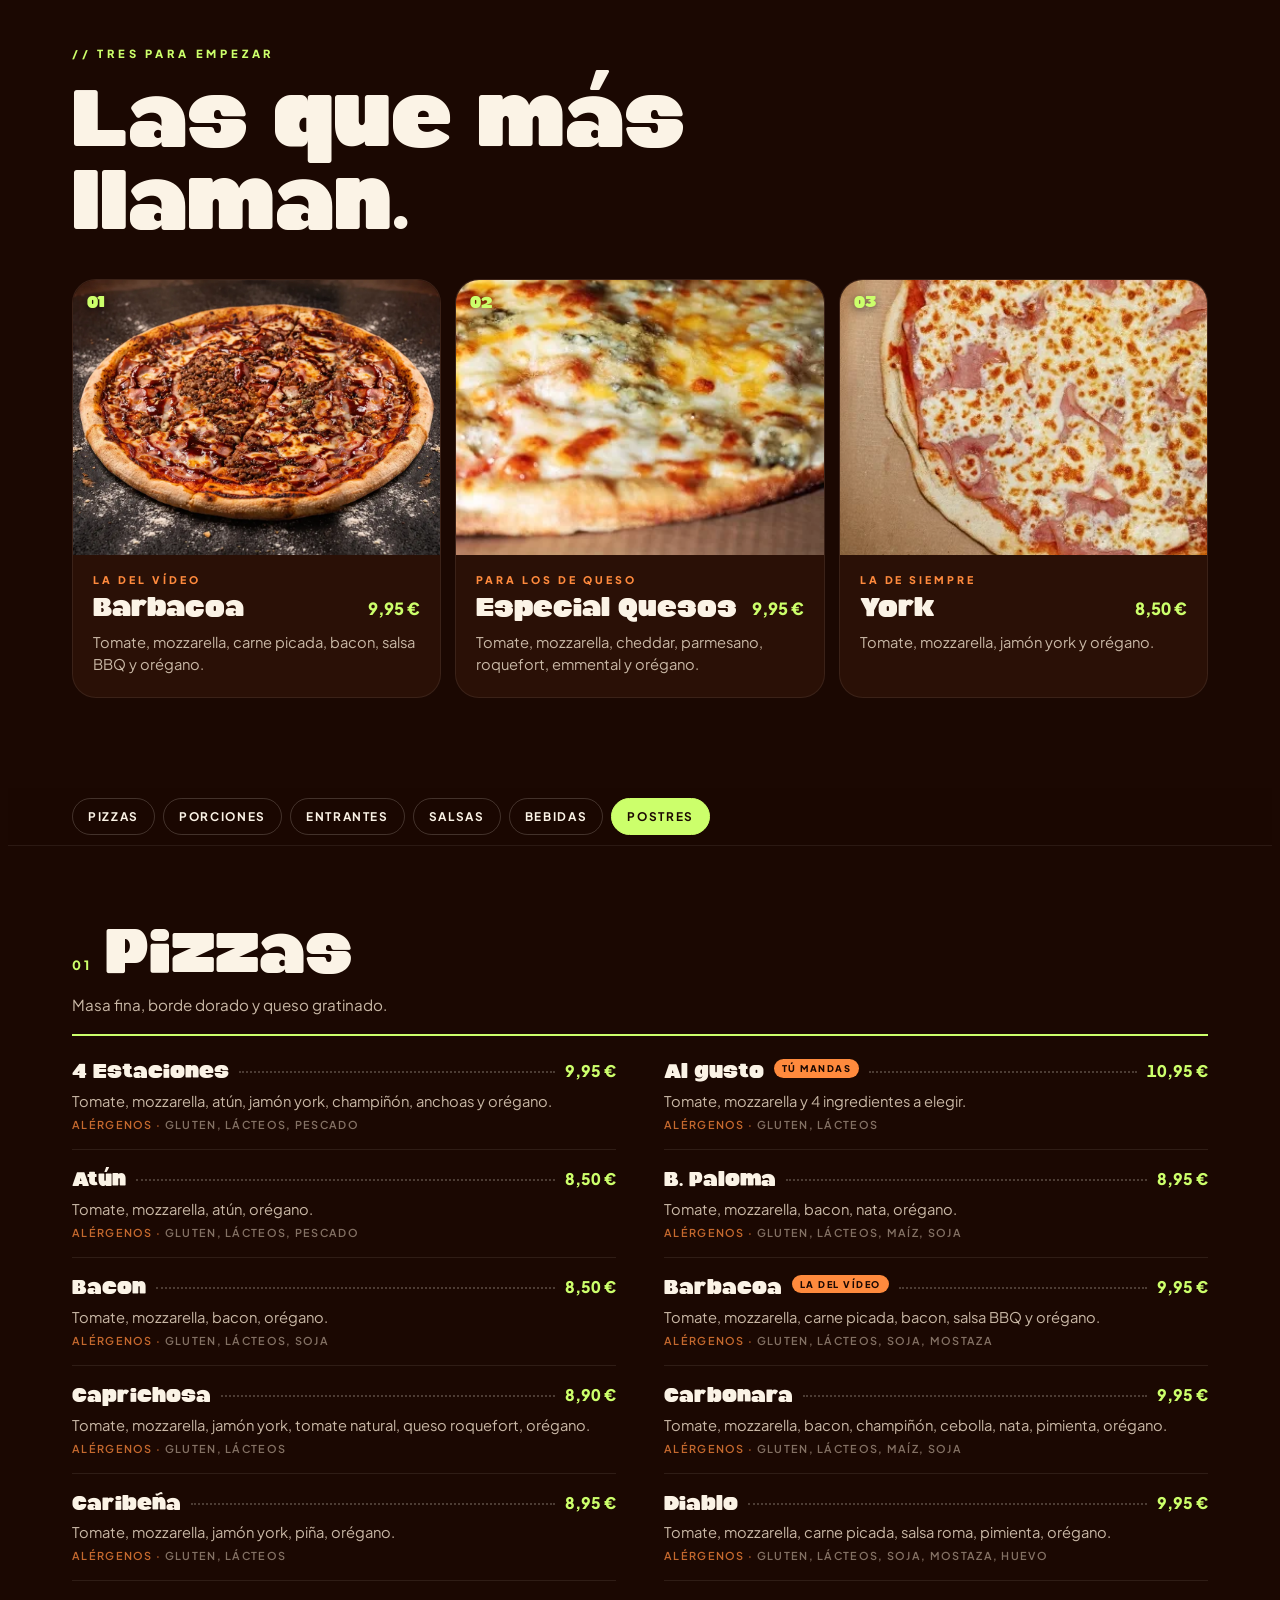
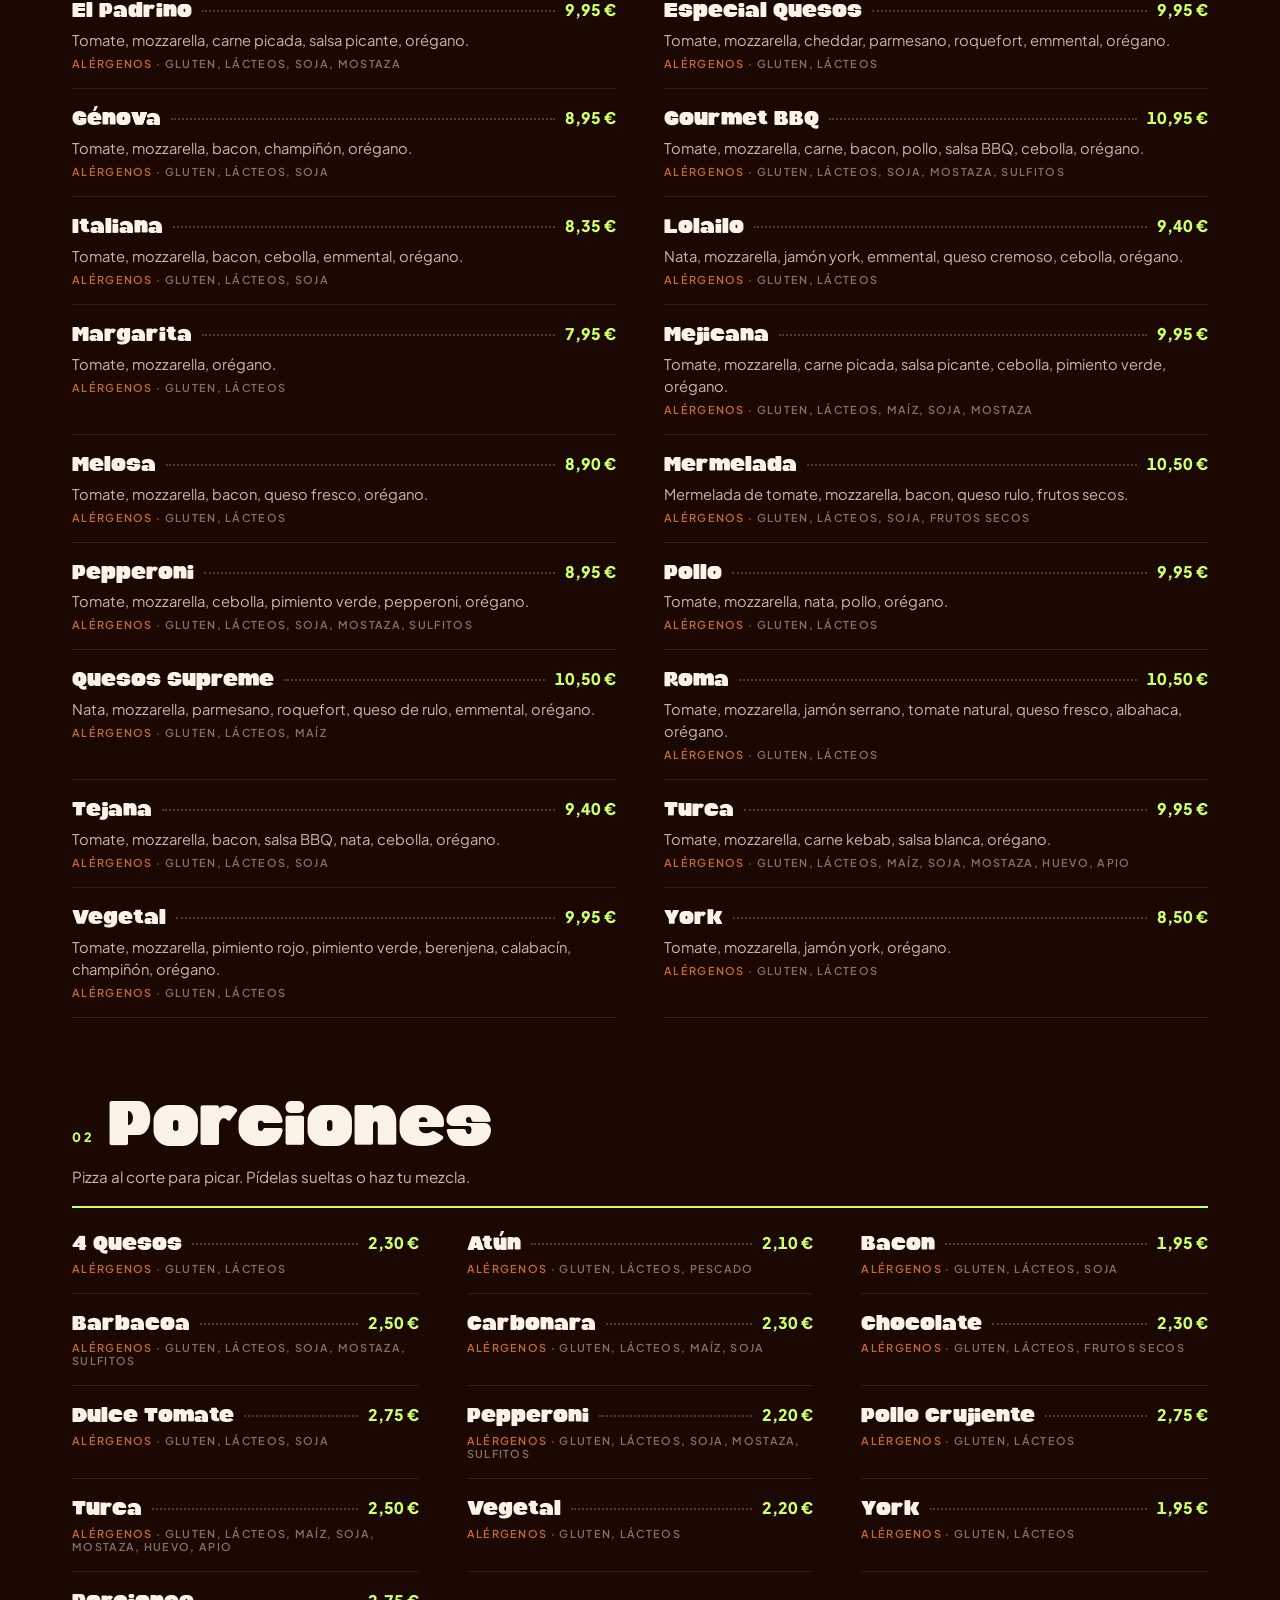
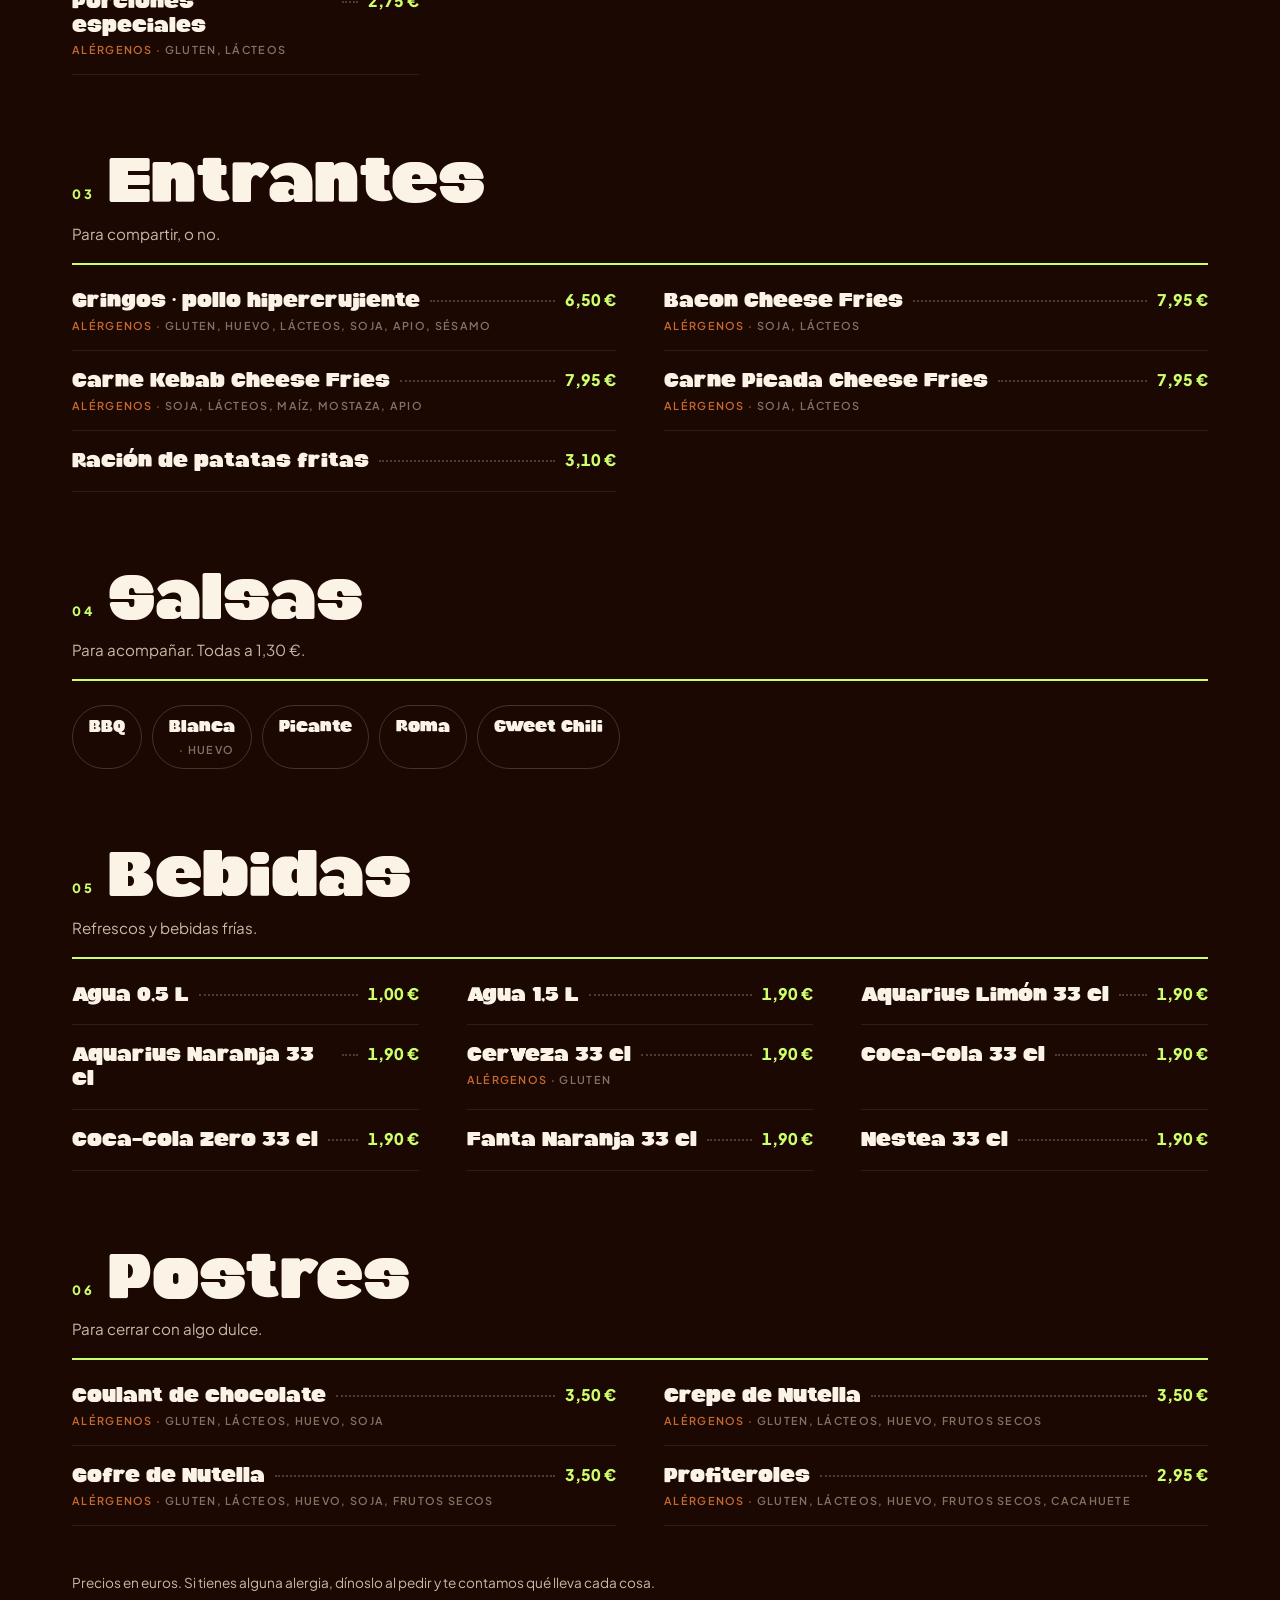
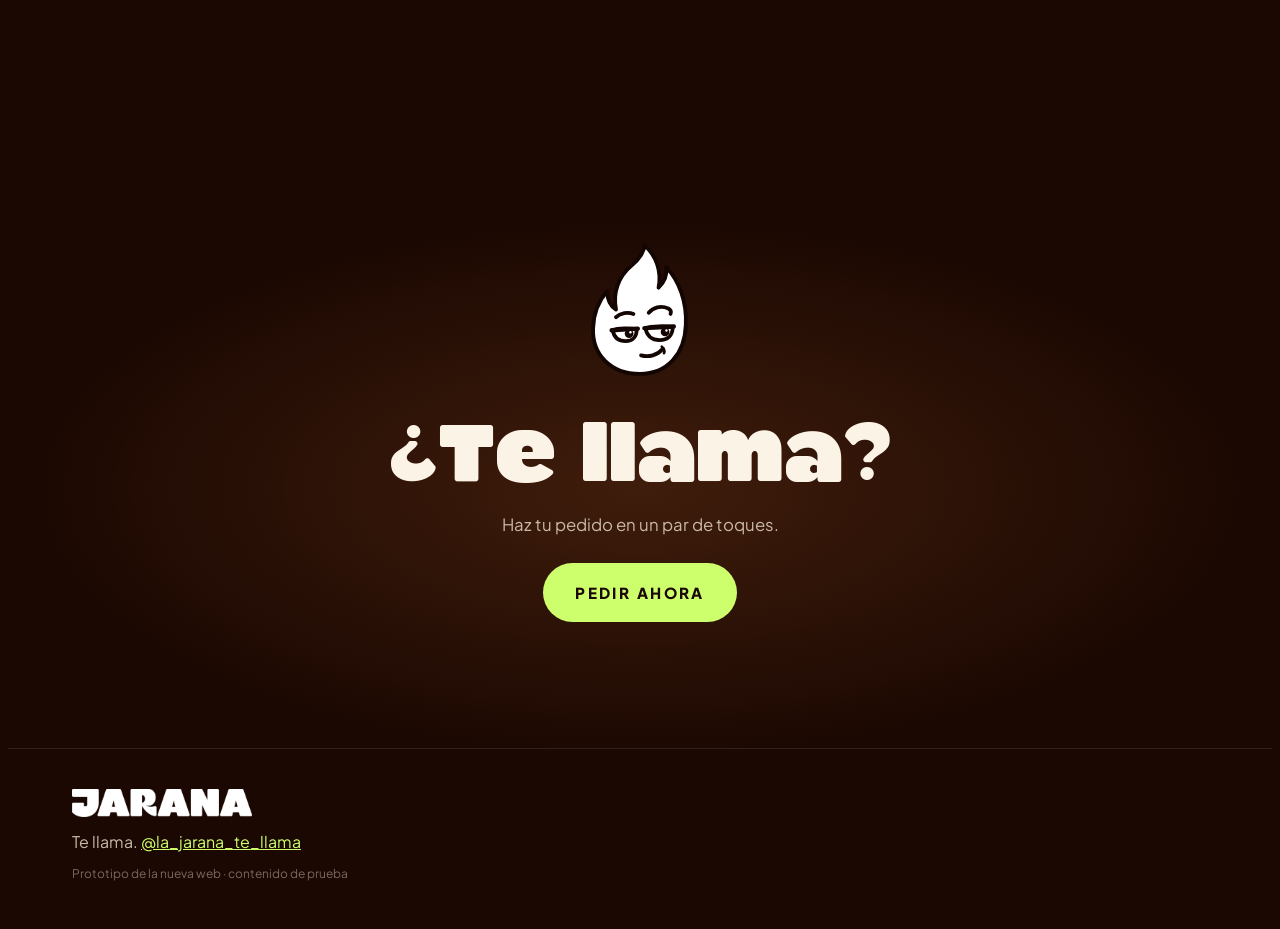
==== commit 7f9d63e9: "Móvil: arregla el scroll del hero y acorta el recorrido hasta la carta - La página guardaba los 145 " ====
--- a/index.html
+++ b/index.html
@@ -49,7 +49,7 @@
 a:focus-visible{outline:2px solid var(--lime);outline-offset:3px}
 
 /* Hero */
-.hero{position:relative;height:340vh}
+.hero{position:relative;height:250vh}
 .stage{position:sticky;top:0;height:100vh;height:100lvh;overflow:hidden;background:var(--brown)}
 .stage canvas{position:absolute;inset:0;width:100%;height:100%;display:block}
 #embers{pointer-events:none}
@@ -396,7 +396,9 @@
   const slow = conn.saveData || /(^|-)2g|3g/.test(conn.effectiveType || '');
   const portrait0 = innerWidth / innerHeight < 0.9;
   const needPx = Math.min(innerWidth * 1116 / ((portrait0 ? 0.84 : 1) * 812), innerHeight / (portrait0 ? 0.80 : 0.86)) * Math.min(devicePixelRatio || 1, 2);
-  const SET = slow ? ['f/', 720, 990] : (needPx > 1250 && (navigator.deviceMemory || 8) >= 8) ? ['x/', 1218, 1674] : ['h/', 812, 1116];
+  // phones/tablets never get x/: decoded frames are big and mobile browsers reload the tab when memory runs out
+  const touch = matchMedia('(pointer: coarse)').matches;
+  const SET = slow ? ['f/', 720, 990] : (!touch && needPx > 1250 && (navigator.deviceMemory || 8) >= 8) ? ['x/', 1218, 1674] : ['h/', 812, 1116];
   const DIR = SET[0];
   const N = 145, SRC = i => DIR + String(i).padStart(3, '0') + '.webp';
   const FW = SET[1], FH = SET[2];
@@ -427,23 +429,54 @@
   }
 
   const frames = new Array(N).fill(null);
+  let lastPump = -1;
   let blendOn = true, ema = 1 / 60; // the cross-fade switches itself off on devices that can't hold ~50 fps
   let W = 0, H = 0, DPR = 1, rect = null, dirty = true, lastPos = -1, ambI = -1, sideFade = null;
 
-  // ---- Loading: frame 0 first, then coarse-to-fine so scrubbing works early
+  // ---- Loading. Every frame is downloaded once (compressed, a few MB in total), but only a window of frames
+  // around the scroll position is kept decoded. Holding all 145 decoded frames needs 0.4-1.2 GB, which makes
+  // mobile browsers reload the page mid-scroll. Desktops with plenty of memory keep everything decoded.
+  const CAP = touch ? 28 : ((navigator.deviceMemory || 8) >= 8 ? N : 60);
+  const blobs = new Array(N).fill(null), pending = new Set();
+  const canBmp = 'createImageBitmap' in window;
   const order = [], seen = new Set();
   [0, N - 1].concat([16, 8, 4, 2, 1].flatMap(s => Array.from({ length: Math.ceil(N / s) }, (_, k) => k * s)))
     .forEach(i => { if (i < N && !seen.has(i)) { seen.add(i); order.push(i); } });
-  let cursor = 0;
-  function loadNext() {
+  let cursor = 0, decoded = 0;
+  function fetchNext() {
     if (cursor >= order.length) return;
     const i = order[cursor++];
-    const img = new Image(); img.decoding = 'async'; img.src = SRC(i);
-    const done = bmp => { frames[i] = bmp; if (i === 0 || Math.abs(i - target()) < 3) { dirty = true; ambI = -1; } loadNext(); };
-    img.decode().then(() => ('createImageBitmap' in window ? createImageBitmap(img) : img))
-      .then(done, () => done(img.complete ? img : null));
-  }
-  for (let k = 0; k < 6; k++) loadNext();
+    fetch(SRC(i)).then(r => r.ok ? r.blob() : null).catch(() => null)
+      .then(b => { blobs[i] = b; pump(); fetchNext(); });
+  }
+  function decode(i) {
+    pending.add(i);
+    const fin = bmp => { pending.delete(i); if (bmp) { frames[i] = bmp; decoded++; trim(); }
+      if (Math.abs(i - target()) < 3 || i === 0) { dirty = true; ambI = -1; } pump(); };
+    if (canBmp) createImageBitmap(blobs[i]).then(fin, () => fin(null));
+    else { const img = new Image(); img.onload = () => fin(img); img.onerror = () => fin(null); img.src = URL.createObjectURL(blobs[i]); }
+  }
+  // free the decoded frames farthest from where the viewer is
+  function trim() {
+    if (decoded <= CAP) return;
+    const t = target();
+    const far = frames.map((f, i) => f && i !== 0 ? i : -1).filter(i => i >= 0).sort((a, b) => Math.abs(b - t) - Math.abs(a - t));
+    while (decoded > CAP && far.length) { const i = far.shift(); if (Math.abs(i - t) < 6) break;
+      if (frames[i].close) frames[i].close(); frames[i] = null; decoded--; }
+  }
+  // decode what is closest to the current position first (ahead a little more than behind)
+  function pump() {
+    if (pending.size >= 2) return;
+    const t = target();
+    for (let d = 0; d < N && pending.size < 2; d++) {
+      for (const i of [t + d, t - d]) {
+        if (i < 0 || i >= N || frames[i] || pending.has(i) || !blobs[i]) continue;
+        if (d > CAP / 2 - 2 && CAP < N) return;
+        decode(i); if (pending.size >= 2) return;
+      }
+    }
+  }
+  for (let k = 0; k < 6; k++) fetchNext();
 
   function nearest(i) {
     if (frames[i]) return frames[i];
@@ -456,7 +489,11 @@
 
   // ---- Layout: keep the pizza + explosion in view on any screen; the rest is ambient light
   function resize() {
-    DPR = Math.min(window.devicePixelRatio || 1, 2);
+    // mobile browsers fire resize when the address bar shows/hides; the stage (100lvh) doesn't change then,
+    // so skip reallocating the canvases, which would blank them and stutter the scroll
+    const nd = Math.min(window.devicePixelRatio || 1, 2);
+    if (rect && cv.clientWidth === W && cv.clientHeight === H && nd === DPR) return;
+    DPR = nd;
     W = cv.clientWidth; H = cv.clientHeight;
     cv.width = Math.round(W * DPR); cv.height = Math.round(H * DPR);
     ev.width = Math.round(W * DPR); ev.height = Math.round(H * DPR);
@@ -542,6 +579,7 @@
       shown += (p - shown) * k;
       if (Math.abs(p - shown) < 0.0005) shown = p;
       const pos = shown * (N - 1);
+      if (Math.round(pos) !== lastPump) { lastPump = Math.round(pos); pump(); }
       if (dirty || Math.abs(pos - lastPos) > 0.01) {
         if (!dirty) { ema += (dt - ema) * 0.05; if (ema > 1 / 45) blendOn = false; else if (ema < 1 / 55) blendOn = true; }
         drawFrame(pos); lastPos = pos;
